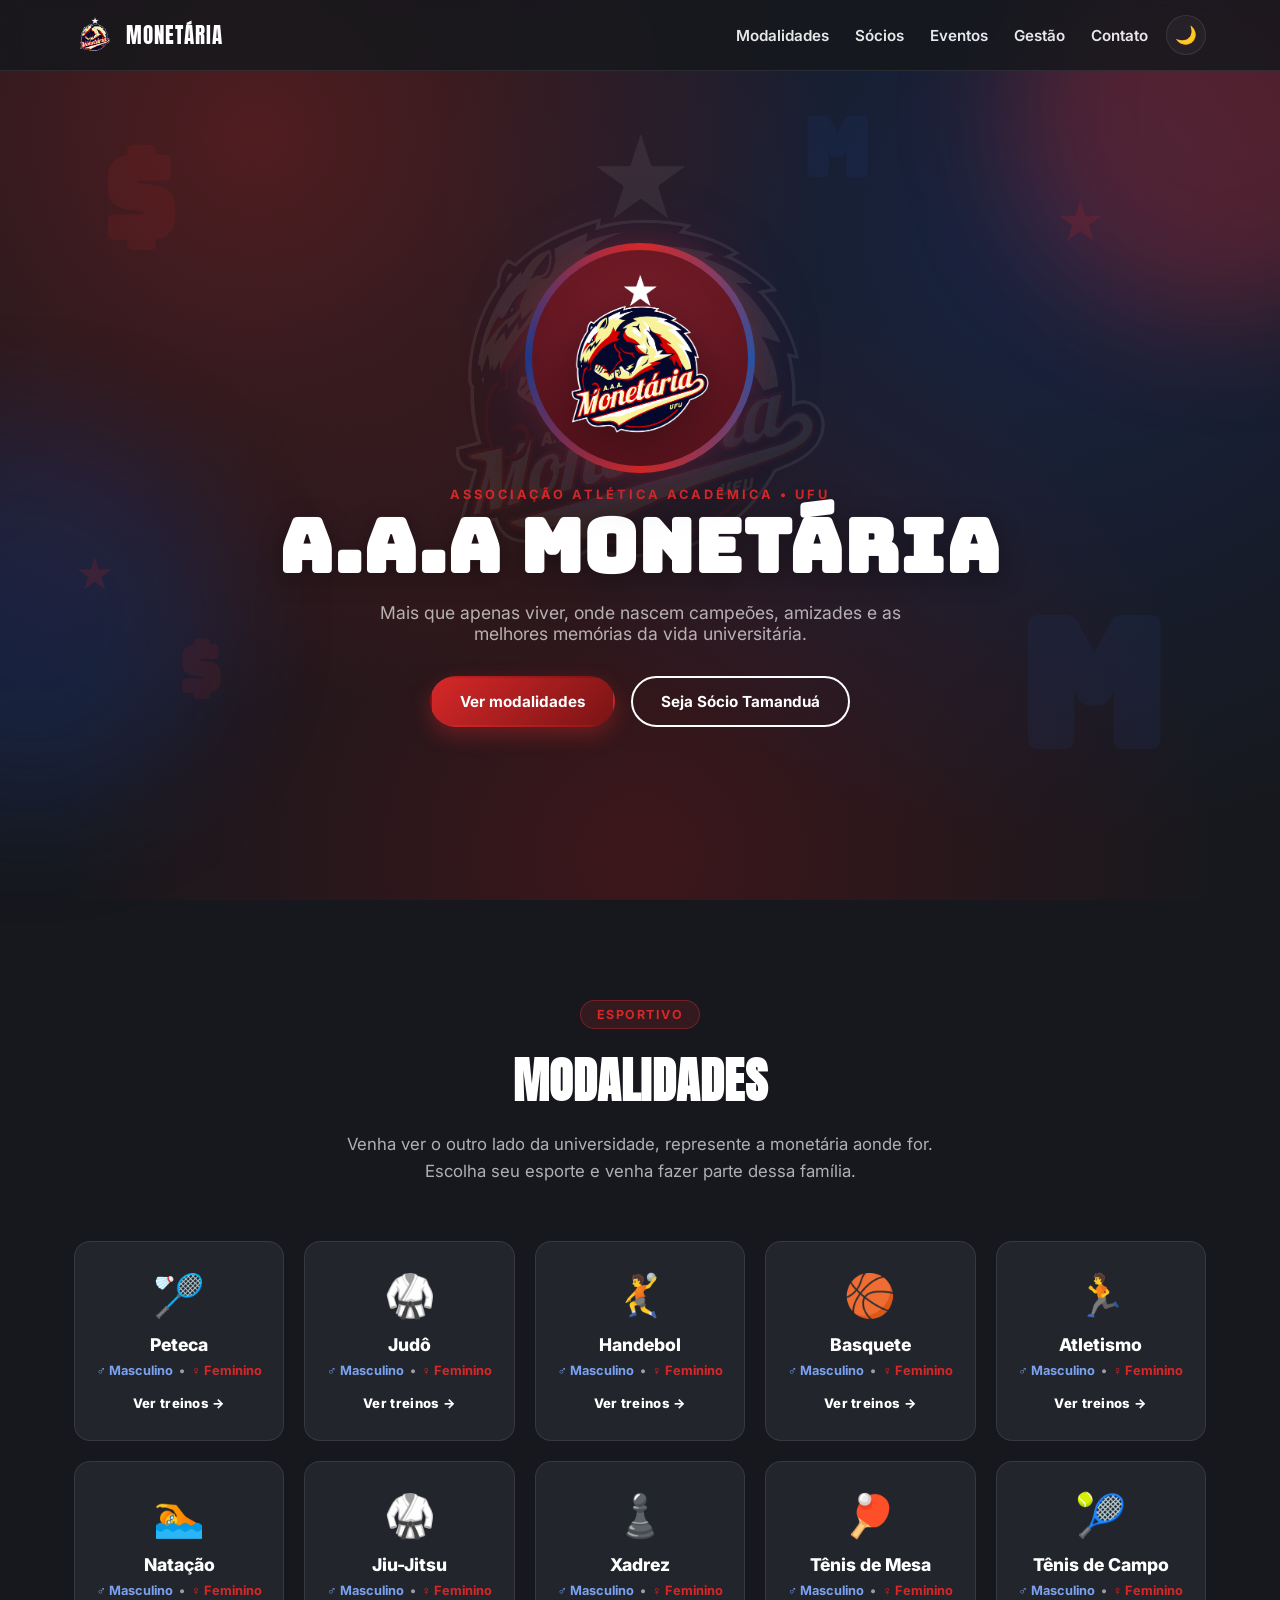
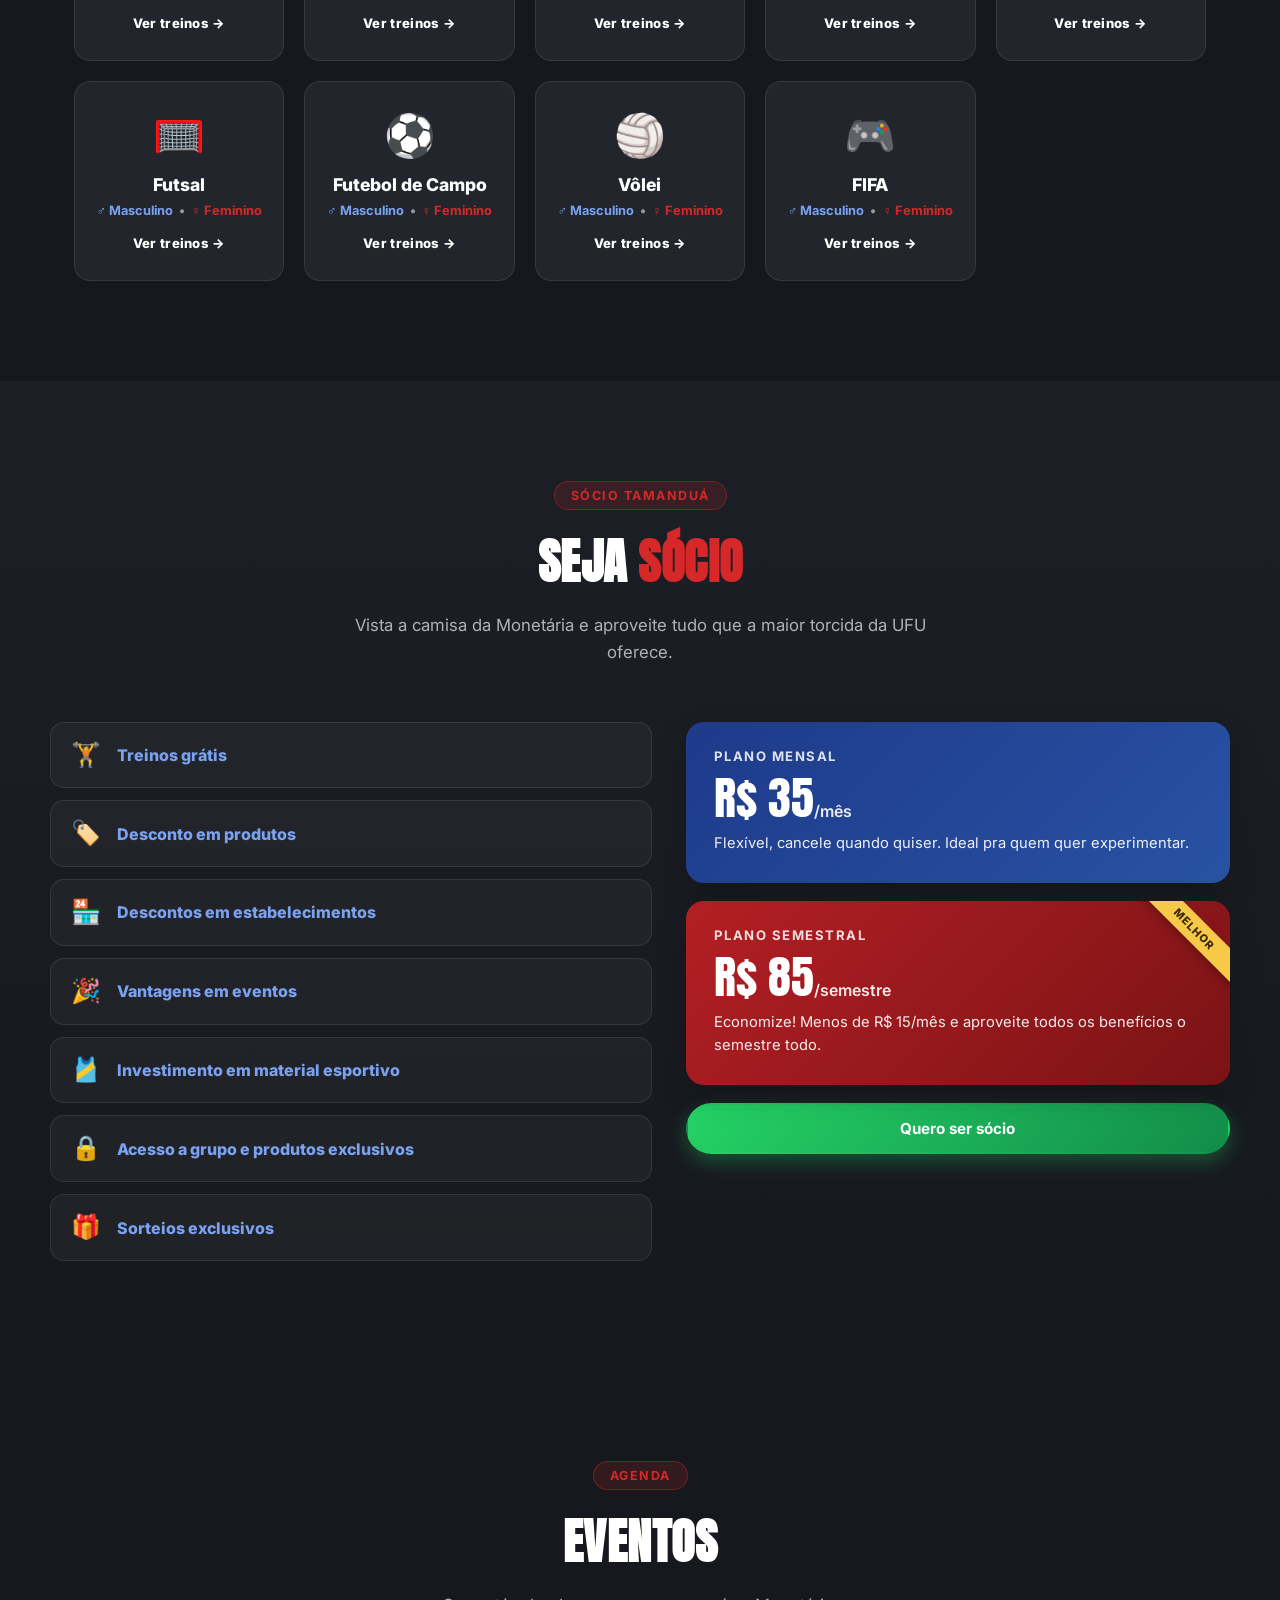
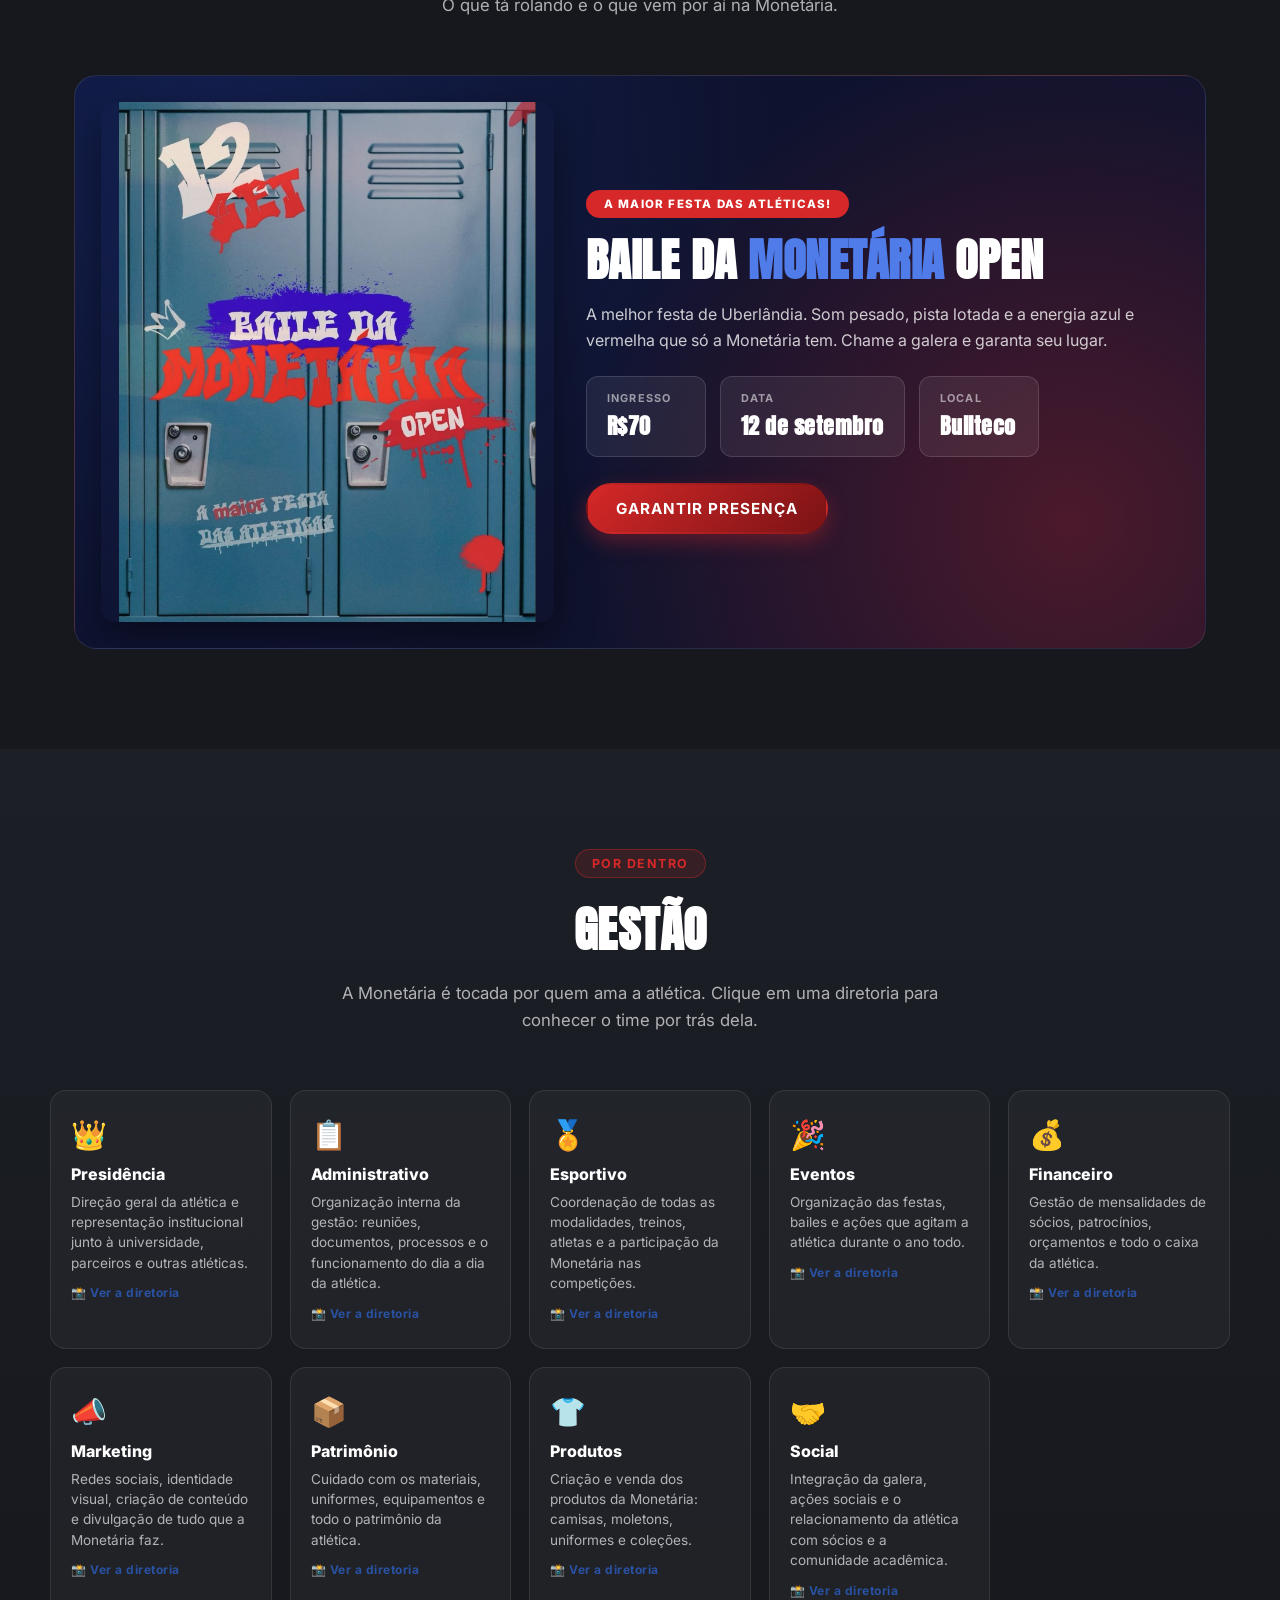
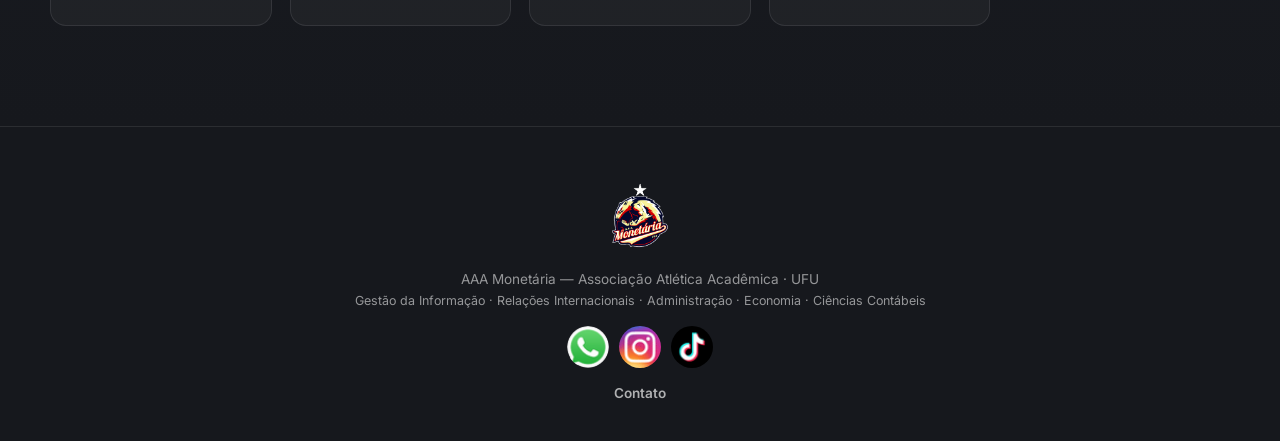
==== index.html @ 7983e1f5 "Baile atualizado, formulário por e-mail, novas modalidades e analytics - Baile: ingresso R$70, local" ====
<!DOCTYPE html>
<html lang="pt-BR">
<head>
<meta charset="UTF-8">
<meta name="viewport" content="width=device-width, initial-scale=1.0">
<title>AAA Monetária UFU</title>
<meta name="description" content="Site oficial da AAA Monetária - Atlética Acadêmica da UFU. Modalidades, sócios, eventos e gestão.">
<link rel="icon" type="image/png" href="imagens/favicon.png">
<link rel="preconnect" href="https://fonts.googleapis.com">
<link rel="preconnect" href="https://fonts.gstatic.com" crossorigin>
<link href="https://fonts.googleapis.com/css2?family=Anton&family=Bebas+Neue&family=Bungee&family=Inter:wght@400;500;600;700;800&display=swap" rel="stylesheet">
<link rel="stylesheet" href="css/style.css">
</head>
<body>

<div class="paint-drip drip-1"></div>
<div class="paint-drip drip-2"></div>

<!-- NAV -->
<header class="navbar" id="navbar">
  <div class="nav-container">
    <a href="#topo" class="nav-brand">
      <img src="imagens/logo.png" alt="Logo AAA Monetária" class="nav-logo">
      <span>MONETÁRIA</span>
    </a>
    <div class="nav-right">
      <nav class="nav-links" id="navLinks">
        <a href="#modalidades">Modalidades</a>
        <a href="#socios">Sócios</a>
        <a href="#eventos">Eventos</a>
        <a href="#gestao">Gestão</a>
        <a href="contato.html">Contato</a>
      </nav>
      <button class="theme-toggle" id="themeToggle" aria-label="Alternar tema claro/escuro" title="Alternar tema">🌙</button>
      <button class="nav-toggle" id="navToggle" aria-label="Abrir menu">
        <span></span><span></span><span></span>
      </button>
    </div>
  </div>
</header>

<!-- HERO -->
<section class="hero" id="topo">
  <div class="hero-bg"></div>
  <div class="hero-marks" aria-hidden="true">
    <span class="mark mark-cifrao mark-1">$</span>
    <span class="mark mark-m mark-2">M</span>
    <span class="mark mark-star mark-3">★</span>
    <span class="mark mark-cifrao mark-4">$</span>
    <span class="mark mark-star mark-5">★</span>
    <span class="mark mark-m mark-6">M</span>
  </div>

  <div class="hero-content">
    <div class="hero-emblem">
      <img src="imagens/logo.png" alt="" aria-hidden="true" class="hero-watermark">
      <div class="emblem-ring">
        <div class="emblem-inner">
          <img src="imagens/logo.png" alt="Logo AAA Monetária" class="hero-logo">
        </div>
      </div>
    </div>

    <span class="hero-kicker">Associação Atlética Acadêmica &bull; UFU</span>
    <h1 class="hero-title">A.A.A <span>MONETÁRIA</span></h1>
    <p class="hero-subtitle">Mais que apenas viver, onde nascem campeões, amizades e as melhores memórias da vida universitária.</p>
    <div class="hero-buttons">
      <a href="#modalidades" class="btn btn-primary">Ver modalidades</a>
      <a href="#socios" class="btn btn-outline">Seja Sócio Tamanduá</a>
    </div>
  </div>

</section>

<!-- MODALIDADES -->
<section class="section" id="modalidades">
  <div class="section-header">
    <span class="section-tag">Esportivo</span>
    <h2>Modalidades</h2>
    <p>Venha ver o outro lado da universidade, represente a monetária aonde for. Escolha seu esporte e venha fazer parte dessa família.</p>
  </div>
  <div class="modalidades-grid" id="modalidadesGrid"></div>
</section>

<!-- MODAL MODALIDADE -->
<div class="modal-overlay" id="modalOverlay">
  <div class="modal-box modal-modalidade">
    <div class="modal-hero">
      <button class="modal-close" data-close aria-label="Fechar">&times;</button>
      <div class="modal-icon" id="modalIcon"></div>
      <h3 id="modalTitle"></h3>
    </div>
    <div class="modal-body">
      <h4>Sobre a modalidade</h4>
      <p id="modalResumo"></p>

      <div id="modalConquistasBloco" hidden>
        <h4>Conquistas</h4>
        <ul class="conquistas" id="modalConquistas"></ul>
      </div>

      <div id="modalEquipeBloco" hidden>
        <h4>Equipe</h4>
        <div class="equipe" id="modalEquipe"></div>
      </div>

      <h4>Horários de treino</h4>
      <div class="horarios" id="modalHorarios"></div>

      <a href="#" target="_blank" rel="noopener" class="btn btn-whatsapp" id="modalWhatsapp">
        Falar com a organização no WhatsApp
      </a>
    </div>
  </div>
</div>

<!-- SOCIOS -->
<section class="section section-dark" id="socios">
  <div class="section-header">
    <span class="section-tag">Sócio Tamanduá</span>
    <h2>Seja <span class="txt-red">Sócio</span></h2>
    <p>Vista a camisa da Monetária e aproveite tudo que a maior torcida da UFU oferece.</p>
  </div>

  <div class="socios-layout">
    <div class="beneficios-list">
      <div class="beneficio-row">
        <span class="beneficio-emoji">🏋️</span>
        <div><h4>Treinos grátis</h4></div>
      </div>
      <div class="beneficio-row">
        <span class="beneficio-emoji">🏷️</span>
        <div><h4>Desconto em produtos</h4></div>
      </div>
      <div class="beneficio-row">
        <span class="beneficio-emoji">🏪</span>
        <div><h4>Descontos em estabelecimentos</h4></div>
      </div>
      <div class="beneficio-row">
        <span class="beneficio-emoji">🎉</span>
        <div><h4>Vantagens em eventos</h4></div>
      </div>
      <div class="beneficio-row">
        <span class="beneficio-emoji">🎽</span>
        <div><h4>Investimento em material esportivo</h4></div>
      </div>
      <div class="beneficio-row">
        <span class="beneficio-emoji">🔒</span>
        <div><h4>Acesso a grupo e produtos exclusivos</h4></div>
      </div>
      <div class="beneficio-row">
        <span class="beneficio-emoji">🎁</span>
        <div><h4>Sorteios exclusivos</h4></div>
      </div>
    </div>

    <div class="planos-col">
      <div class="plano-box plano-mensal">
        <span class="plano-nome">Plano Mensal</span>
        <div class="plano-valor">R$ 35<span>/mês</span></div>
        <p>Flexível, cancele quando quiser. Ideal pra quem quer experimentar.</p>
      </div>

      <div class="plano-box plano-semestral">
        <span class="plano-ribbon">Melhor</span>
        <span class="plano-nome">Plano Semestral</span>
        <div class="plano-valor">R$ 85<span>/semestre</span></div>
        <p>Economize! Menos de R$ 15/mês e aproveite todos os benefícios o semestre todo.</p>
      </div>

      <a href="https://wa.me/5534996980050?text=Ol%C3%A1!%20Quero%20ser%20S%C3%B3cio%20Tamandu%C3%A1%20da%20Monet%C3%A1ria%2C%20pode%20me%20passar%20mais%20informa%C3%A7%C3%B5es%3F" target="_blank" rel="noopener" class="btn btn-whatsapp">Quero ser sócio</a>
    </div>
  </div>
</section>

<!-- EVENTOS -->
<section class="section" id="eventos">
  <div class="section-header">
    <span class="section-tag">Agenda</span>
    <h2>Eventos</h2>
    <p>O que tá rolando e o que vem por aí na Monetária.</p>
  </div>

  <div class="eventos-list">
    <div class="evento-card evento-baile">
      <div class="evento-img-wrap">
        <img src="imagens/baile.png" alt="Baile da Monetária Open - 12 de Setembro" class="evento-img">
      </div>
      <div class="evento-info">
        <span class="evento-pill">A maior festa das atléticas!</span>
        <h3>Baile da <span class="txt-blue">Monetária</span> Open</h3>
        <p>A melhor festa de Uberlândia. Som pesado, pista lotada e a energia azul e vermelha que só a Monetária tem. Chame a galera e garanta seu lugar.</p>
        <div class="evento-boxes">
          <div class="evento-box">
            <span>Ingresso</span>
            <strong>R$70</strong>
          </div>
          <div class="evento-box">
            <span>Data</span>
            <strong>12 de setembro</strong>
          </div>
          <div class="evento-box">
            <span>Local</span>
            <strong>Bullteco</strong>
          </div>
        </div>
        <button type="button" class="btn btn-primary" id="btnComissarios">Garantir presença</button>
      </div>
    </div>
  </div>
</section>

<!-- MODAL COMISSÁRIOS -->
<div class="modal-overlay" id="comissariosOverlay">
  <div class="modal-box comissarios-box">
    <button class="modal-close" data-close aria-label="Fechar">&times;</button>
    <div class="modal-icon">🎟️</div>
    <h3>Comissários</h3>
    <p class="comissarios-sub">Escolha com qual comissário você quer garantir seu ingresso do Baile da Monetária:</p>
    <div class="comissarios-list">
      <a href="https://wa.me/5534996980050?text=Ol%C3%A1!%20Quero%20garantir%20meu%20ingresso%20do%20Baile%20da%20Monet%C3%A1ria!" target="_blank" rel="noopener" class="btn btn-whatsapp comissario-item">
        <img src="imagens/redes%20sociais/whatsapp.png" alt="" class="comissario-icon"> Comissário 1
      </a>
      <a href="https://wa.me/5534996980050?text=Ol%C3%A1!%20Quero%20garantir%20meu%20ingresso%20do%20Baile%20da%20Monet%C3%A1ria!" target="_blank" rel="noopener" class="btn btn-whatsapp comissario-item">
        <img src="imagens/redes%20sociais/whatsapp.png" alt="" class="comissario-icon"> Comissário 2
      </a>
    </div>
  </div>
</div>

<!-- GESTAO -->
<section class="section section-dark" id="gestao">
  <div class="section-header">
    <span class="section-tag">Por dentro</span>
    <h2>Gestão</h2>
    <p>A Monetária é tocada por quem ama a atlética. Clique em uma diretoria para conhecer o time por trás dela.</p>
  </div>
  <div class="diretorias-grid" id="diretoriasGrid"></div>
</section>

<!-- MODAL GESTAO -->
<div class="modal-overlay" id="gestaoOverlay">
  <div class="modal-box">
    <button class="modal-close" data-close aria-label="Fechar">&times;</button>
    <img src="imagens/logo.png" alt="Foto da diretoria" class="modal-photo" id="gestaoFoto">
    <p class="modal-photo-note" id="gestaoFotoNote"></p>
    <h3 id="gestaoTitle"></h3>
  </div>
</div>

<footer class="footer">
  <img src="imagens/logo.png" alt="Logo AAA Monetária" class="footer-logo">
  <p>AAA Monetária — Associação Atlética Acadêmica &middot; UFU</p>
  <p class="footer-cursos">Gestão da Informação &middot; Relações Internacionais &middot; Administração &middot; Economia &middot; Ciências Contábeis</p>

  <div class="social-links footer-social">
    <a href="https://wa.me/5534996980050" target="_blank" rel="noopener" class="social-icon" aria-label="WhatsApp" title="WhatsApp">
      <img src="imagens/redes%20sociais/whatsapp.png" alt="WhatsApp">
    </a>
    <a href="https://www.instagram.com/atleticamonetaria/" target="_blank" rel="noopener" class="social-icon" aria-label="Instagram" title="@atleticamonetaria">
      <img src="imagens/redes%20sociais/instagram.png" alt="Instagram">
    </a>
    <a href="https://www.tiktok.com/@atletica.monetaria" target="_blank" rel="noopener" class="social-icon" aria-label="TikTok" title="@atletica.monetaria">
      <img src="imagens/redes%20sociais/tiktok.png" alt="TikTok">
    </a>
  </div>

  <div class="footer-links">
    <a href="contato.html">Contato</a>
  </div>
</footer>

<script src="js/script.js"></script>

<!-- Cloudflare Web Analytics -->
<script defer src='https://static.cloudflareinsights.com/beacon.min.js' data-cf-beacon='{"token": "5ba59026dac9465b9e5ebf1932fff203"}'></script>
<!-- End Cloudflare Web Analytics -->
</body>
</html>
---- css/style.css ----
:root{
  /* Brand (constante nos dois temas) */
  --red: #d62828;
  --red-dark: #7a1315;
  --blue: #1e3a8a;
  --blue-light: #2952a3;

  /* Tema ESCURO (padrão) */
  --bg: #16181d;
  --bg-soft: #22252c;
  --surface: rgba(255,255,255,0.04);
  --surface-solid: #22252c;
  --text: #ffffff;
  --text-muted: rgba(255,255,255,0.66);
  --text-soft: rgba(255,255,255,0.55);
  --border: rgba(255,255,255,0.09);
  --nav-bg: rgba(22,24,29,0.85);
  --section-grad: linear-gradient(180deg, #1c1f26, #16181d);
  --shadow: 0 20px 50px rgba(0,0,0,0.5);

  --font-display: 'Anton', 'Bebas Neue', sans-serif;
  --font-hero: 'Bungee', 'Anton', sans-serif;
  --font-body: 'Inter', sans-serif;
  --radius: 16px;
  --max-w: 1180px;
}

[data-theme="light"]{
  --bg: #f5f5f7;
  --bg-soft: #ffffff;
  --surface: #ffffff;
  --surface-solid: #ffffff;
  --text: #16181d;
  --text-muted: rgba(20,22,28,0.72);
  --text-soft: rgba(20,22,28,0.55);
  --border: rgba(20,22,28,0.12);
  --nav-bg: rgba(255,255,255,0.88);
  --section-grad: linear-gradient(180deg, #ececf1, #f5f5f7);
  --shadow: 0 20px 50px rgba(0,0,0,0.15);
}

*{margin:0;padding:0;box-sizing:border-box;}

html{scroll-behavior:smooth;}

body{
  font-family: var(--font-body);
  background: var(--bg);
  color: var(--text);
  overflow-x: hidden;
  transition: background 0.3s ease, color 0.3s ease;
}

img{max-width:100%;display:block;}
a{color:inherit;text-decoration:none;}
ul{list-style:none;}

h1,h2,h3,h4{font-family: var(--font-display); letter-spacing: 0.5px; text-transform: uppercase;}

/* ---------- Botões ---------- */
.btn{
  display:inline-flex;
  align-items:center;
  justify-content:center;
  gap:8px;
  padding: 14px 28px;
  border-radius: 999px;
  font-weight: 700;
  font-size: 0.95rem;
  font-family: var(--font-body);
  border: 2px solid transparent;
  cursor: pointer;
  transition: transform 0.2s ease, box-shadow 0.2s ease, background 0.2s ease;
  text-align:center;
}
.btn:hover{transform: translateY(-3px);}

.btn-primary{
  background: linear-gradient(135deg, var(--red) 0%, var(--red-dark) 100%);
  color: #fff;
  box-shadow: 0 8px 20px rgba(214,40,40,0.35);
}
.btn-primary:hover{box-shadow: 0 12px 26px rgba(214,40,40,0.5);}

.btn-outline{
  border-color: currentColor;
  color: var(--text);
  background: transparent;
}
.btn-outline:hover{background: var(--text); color: var(--bg);}

.btn-outline-dark{
  border-color: var(--blue);
  color: var(--text);
  background: rgba(30,58,138,0.18);
}
.btn-outline-dark:hover{background: var(--blue); color:#fff;}

.btn-whatsapp{
  background: linear-gradient(135deg, #25D366 0%, #128C4A 100%);
  color: #fff;
  box-shadow: 0 8px 20px rgba(37,211,102,0.3);
  width: 100%;
}
.btn-whatsapp:hover{box-shadow: 0 12px 26px rgba(37,211,102,0.45);}

/* ---------- Respingos decorativos ---------- */
.paint-drip{
  position: fixed;
  border-radius: 50%;
  filter: blur(60px);
  opacity: 0.30;
  z-index: 0;
  pointer-events: none;
}
.drip-1{ width: 420px; height: 420px; background: var(--red); top: -100px; right: -150px; }
.drip-2{ width: 380px; height: 380px; background: var(--blue); bottom: 10%; left: -160px; }

/* ---------- Navbar ---------- */
.navbar{
  position: fixed;
  top:0; left:0; right:0;
  z-index: 100;
  background: var(--nav-bg);
  backdrop-filter: blur(10px);
  border-bottom: 1px solid var(--border);
  transition: background 0.3s ease;
}
.nav-container{
  max-width: var(--max-w);
  margin: 0 auto;
  padding: 14px 24px;
  display: flex;
  align-items: center;
  justify-content: space-between;
}
.nav-brand{
  display:flex;
  align-items:center;
  gap:10px;
  font-family: var(--font-display);
  font-size: 1.3rem;
  letter-spacing: 1px;
}
.nav-logo{width:42px;height:42px;object-fit:contain;}

.nav-right{display:flex; align-items:center; gap:18px;}

.nav-links{
  display:flex;
  align-items:center;
  gap:26px;
  font-weight:600;
  font-size:0.95rem;
}
.nav-links a{
  position:relative;
  opacity:0.9;
  transition: opacity 0.2s ease, color 0.2s ease;
}
.nav-links a:not(.nav-cta):hover{opacity:1; color: var(--red);}
.nav-cta{
  background: linear-gradient(135deg, #25D366, #128C4A);
  padding: 8px 18px;
  border-radius: 999px;
  color: #fff !important;
}

/* ---------- Ícones de redes sociais ---------- */
.social-links{
  display:inline-flex;
  align-items:center;
  gap:10px;
}
.social-icon{
  display:inline-flex;
  width: 34px;
  height: 34px;
  border-radius: 50%;
  overflow:hidden;
  transition: transform 0.2s ease, box-shadow 0.2s ease;
  opacity:1 !important;
}
.social-icon img{
  width:100%;
  height:100%;
  object-fit: cover;
  display:block;
}
.social-icon:hover{
  transform: translateY(-3px) scale(1.06);
  box-shadow: 0 8px 18px rgba(0,0,0,0.3);
}
.footer-social{
  justify-content:center;
  margin-top: 18px;
}
.footer-social .social-icon{width: 42px; height: 42px; border-radius: 50%;}
.footer-cursos{
  color: var(--text-soft);
  font-size: 0.78rem;
  margin-top: 6px;
}

.theme-toggle{
  width: 40px; height: 40px;
  border-radius: 50%;
  border: 1px solid var(--border);
  background: var(--surface);
  color: var(--text);
  cursor: pointer;
  font-size: 1.1rem;
  display:flex;
  align-items:center;
  justify-content:center;
  transition: transform 0.2s ease, border-color 0.2s ease;
  flex-shrink:0;
}
.theme-toggle:hover{transform: rotate(20deg) scale(1.05); border-color: var(--red);}

.nav-toggle{
  display:none;
  flex-direction:column;
  gap:5px;
  background:none;
  border:none;
  cursor:pointer;
  padding: 6px;
}
.nav-toggle span{
  width:26px; height:3px; background: var(--text); border-radius:2px; transition: 0.3s;
}

/* ---------- Hero ---------- */
.hero{
  position: relative;
  min-height: 100vh;
  display:flex;
  flex-direction:column;
  align-items:center;
  justify-content:center;
  text-align:center;
  padding: 130px 24px 60px;
  overflow:hidden;
}
.hero-bg{
  position:absolute;
  inset:0;
  background:
    radial-gradient(circle at 20% 15%, rgba(214,40,40,0.30), transparent 45%),
    radial-gradient(circle at 82% 25%, rgba(30,58,138,0.34), transparent 50%),
    radial-gradient(circle at 50% 95%, rgba(122,19,21,0.38), transparent 55%),
    var(--bg);
  z-index:-2;
}
.hero-content{position:relative; z-index:2;}

/* Marca d'água: fica DENTRO do emblema, sempre concêntrica com o anel */
.hero-watermark{
  position:absolute;
  top:50%; left:50%;
  width: 185%;
  max-width:none;
  /* centralização separada da rotação: continua concêntrica mesmo sem animação */
  translate: -50% -50%;
  opacity: 0.07;
  filter: grayscale(0.2);
  z-index:-1;
  pointer-events:none;
  animation: wmspin 60s linear infinite;
}
@keyframes wmspin{
  from{ rotate: 0deg; }
  to  { rotate: 360deg; }
}

/* Elementos de grafite flutuando */
.hero-marks{position:absolute; inset:0; z-index:0; pointer-events:none; overflow:hidden;}
.mark{
  position:absolute;
  font-family: var(--font-hero);
  font-weight:700;
  line-height:1;
  opacity:0.10;
  user-select:none;
  animation: floaty 7s ease-in-out infinite;
}
.mark-cifrao{color: var(--red);}
.mark-m{color: var(--blue-light);}
.mark-star{color: var(--red); opacity:0.16;}
.mark-1{top:16%; left:8%; font-size: clamp(3rem,9vw,7rem); animation-delay:0s;}
.mark-2{bottom:14%; right:9%; font-size: clamp(4rem,14vw,11rem); animation-delay:1.2s;}
.mark-3{top:22%; right:14%; font-size: clamp(1.6rem,4vw,3rem); animation-delay:.6s;}
.mark-4{bottom:22%; left:14%; font-size: clamp(2rem,5vw,4rem); animation-delay:2s;}
.mark-5{bottom:34%; left:6%; font-size: clamp(1.4rem,3vw,2.4rem); animation-delay:1.6s;}
.mark-6{top:12%; right:32%; font-size: clamp(2.5rem,7vw,5rem); animation-delay:.9s;}

/* Emblema central (logo circular + anel giratório) */
.hero-emblem{
  position:relative;
  width: 230px;
  max-width: 58vw;
  aspect-ratio: 1 / 1;   /* garante o círculo mesmo com logo retrato */
  margin: 0 auto 10px;
}
.emblem-ring{
  position:absolute;
  inset:0;
  border-radius:50%;
  display:grid;
  place-items:center;
  padding: 7px;
  background: conic-gradient(from 0deg, var(--red), var(--blue-light), var(--red), var(--blue), var(--red));
  animation: spin 9s linear infinite;
  box-shadow: 0 0 40px rgba(214,40,40,0.30), 0 0 70px rgba(30,58,138,0.22);
}
@keyframes spin{ to{ transform: rotate(360deg);} }
.emblem-inner{
  position:absolute;
  inset: 7px;            /* dimensão definida: mantém a logo dentro do círculo */
  border-radius:50%;
  /* vermelho vinho nos dois temas */
  background: radial-gradient(circle at 50% 32%, #7d1f2c 0%, #4e1019 100%);
  animation: spin 9s linear infinite reverse;
}
/* Medidas explícitas: a logo (retrato) nunca vaza do círculo */
.hero-logo{
  position:absolute;
  inset: 9px;
  width: calc(100% - 18px);
  height: calc(100% - 18px);
  object-fit: contain;
  filter: drop-shadow(0 10px 24px rgba(0,0,0,0.4));
  animation: pulse 4s ease-in-out infinite;
}
@keyframes floaty{
  0%,100%{transform: translateY(0);}
  50%{transform: translateY(-12px);}
}
@keyframes pulse{
  0%,100%{transform: scale(1);}
  50%{transform: scale(1.05);}
}
.hero-kicker{
  display:inline-block;
  font-family: var(--font-body);
  font-weight:700;
  font-size:0.8rem;
  letter-spacing:3px;
  text-transform:uppercase;
  color: var(--red);
  margin-bottom:6px;
}
.hero-title{
  font-family: var(--font-hero);
  font-size: clamp(2.1rem, 7vw, 4.6rem);
  line-height: 1.05;
  letter-spacing: 1px;
  color: var(--text);
  text-shadow: 0 6px 24px rgba(0,0,0,0.35);
}
.hero-title span{color: var(--text);}
.hero-subtitle{
  max-width: 560px;
  margin: 16px auto 32px;
  font-size: 1.1rem;
  color: var(--text-muted);
}

@media (prefers-reduced-motion: reduce){
  .hero-watermark, .emblem-ring, .emblem-inner, .hero-logo, .mark{animation:none;}
}
.hero-buttons{
  display:flex;
  gap:16px;
  flex-wrap:wrap;
  justify-content:center;
}

/* ---------- Seções ---------- */
.section{
  position:relative;
  z-index:1;
  max-width: var(--max-w);
  margin: 0 auto;
  padding: 100px 24px;
}
.section-dark{
  max-width:none;
  background: var(--section-grad);
}
.section-dark > *{max-width: var(--max-w); margin-left:auto; margin-right:auto;}

.section-header{
  text-align:center;
  max-width: 640px;
  margin: 0 auto 56px;
}
.section-tag{
  display:inline-block;
  padding: 6px 16px;
  border-radius: 999px;
  background: rgba(214,40,40,0.15);
  border: 1px solid rgba(214,40,40,0.4);
  color: var(--red);
  font-weight:700;
  font-size:0.78rem;
  letter-spacing: 1.5px;
  text-transform:uppercase;
  margin-bottom:16px;
}
.section-header h2{
  font-size: clamp(2rem, 5vw, 3rem);
  margin-bottom:14px;
  color: var(--text);
}
.section-header p{
  color: var(--text-muted);
  font-size: 1.05rem;
  line-height:1.6;
}

/* ---------- Modalidades ---------- */
.modalidades-grid{
  display:grid;
  grid-template-columns: repeat(auto-fill, minmax(200px, 1fr));
  gap:20px;
}
.modalidade-card{
  background: var(--surface-solid);
  border: 1px solid var(--border);
  border-radius: var(--radius);
  padding: 28px 20px;
  text-align:center;
  cursor:pointer;
  transition: transform 0.25s ease, border-color 0.25s ease, background 0.25s ease;
}
.modalidade-card:hover{
  transform: translateY(-6px);
  border-color: var(--red);
  background: linear-gradient(160deg, rgba(214,40,40,0.10), rgba(30,58,138,0.10));
}
.modalidade-icon{font-size: 2.6rem; margin-bottom:14px;}
.modalidade-card h3{
  font-size:1.1rem;
  margin-bottom:8px;
  font-family:var(--font-body);
  font-weight:800;
  text-transform:none;
  letter-spacing:0;
  color: var(--text);
}
.modalidade-genero{
  display:flex;
  gap:6px;
  justify-content:center;
  align-items:center;
  flex-wrap:wrap;
  font-size:0.8rem;
  font-weight:700;
  margin-bottom:14px;
}
.g-m{color: #7aa2f0;}
[data-theme="light"] .g-m{color: var(--blue);}
.g-f{color: var(--red);}
.g-sep{color: var(--text-soft);}
.ver-treinos{
  display:inline-block;
  color: var(--text);
  font-size:0.82rem;
  font-weight:800;
  letter-spacing:0.3px;
}

/* ---------- Modal de modalidade (cabeçalho colorido) ---------- */
.modal-modalidade{
  padding: 0;
  text-align: left;
  overflow: hidden;
  max-width: 470px;
}

/* Modal de comissários (baile) */
.comissarios-box{max-width: 420px;}
.comissarios-box .modal-icon{font-size:2.6rem; margin-bottom:6px;}
.comissarios-box h3{font-size:1.6rem; margin-bottom:8px; color:var(--text);}
.comissarios-sub{color: var(--text-muted); font-size:0.95rem; line-height:1.5; margin-bottom:22px;}
.comissarios-list{display:flex; flex-direction:column; gap:12px;}
.comissario-item{
  display:flex;
  align-items:center;
  justify-content:center;
  gap:10px;
}
.comissario-icon{
  width:22px;
  height:22px;
  border-radius:50%;
  object-fit:cover;
  flex-shrink:0;
}
.modal-hero{
  position:relative;
  background: linear-gradient(120deg, var(--blue) 0%, #5b2a6b 55%, var(--red) 100%);
  padding: 34px 32px 26px;
  color:#fff;
}
.modal-hero .modal-icon{font-size:2.6rem; margin-bottom:10px;}
.modal-hero h3{
  font-size: 1.7rem;
  color:#fff;
  margin:0;
  letter-spacing:1px;
}
.modal-hero .modal-close{
  top: 16px; right: 16px;
  width: 34px; height:34px;
  border-radius:50%;
  background: rgba(255,255,255,0.18);
  color:#fff;
  font-size:1.3rem;
  display:flex;
  align-items:center;
  justify-content:center;
}
.modal-hero .modal-close:hover{background: rgba(255,255,255,0.32); color:#fff;}
.modal-body{padding: 26px 32px 30px;}
.modal-body h4{
  font-family: var(--font-body);
  font-size:0.8rem;
  text-transform:uppercase;
  letter-spacing:1.2px;
  color: #7aa2f0;
  margin-bottom:8px;
}
[data-theme="light"] .modal-body h4{color: var(--blue);}
.modal-body > p{
  color: var(--text-muted);
  font-size:0.95rem;
  line-height:1.6;
  margin-bottom:22px;
}
/* Conquistas */
.conquistas{
  display:flex;
  flex-direction:column;
  gap:8px;
  margin-bottom:22px;
}
.conquistas li{
  display:flex;
  align-items:flex-start;
  gap:10px;
  background: var(--surface);
  border: 1px solid var(--border);
  border-left: 4px solid #f7c948;
  border-radius: 10px;
  padding: 10px 14px;
  font-size:0.88rem;
  font-weight:600;
  color: var(--text);
  line-height:1.45;
}
.conquistas .medalha{font-size:1.1rem; line-height:1.2; flex-shrink:0;}

/* Equipe (treinador / coordenador) */
.equipe{
  display:flex;
  flex-wrap:wrap;
  gap:10px;
  margin-bottom:22px;
}
.equipe-item{
  flex:1 1 auto;
  min-width:130px;
  background: var(--surface);
  border: 1px solid var(--border);
  border-radius: 10px;
  padding: 10px 14px;
}
.equipe-item span{
  display:block;
  font-size:0.7rem;
  font-weight:800;
  text-transform:uppercase;
  letter-spacing:1px;
  color: var(--text-soft);
  margin-bottom:3px;
}
.equipe-item strong{
  font-size:0.95rem;
  font-weight:700;
  color: var(--text);
}

/* Horários */
.horarios{
  display:flex;
  flex-wrap:wrap;
  gap:8px;
  margin-bottom:24px;
}
.horario-chip{
  background: var(--surface);
  border: 1px solid var(--border);
  color: var(--text);
  border-radius: 999px;
  padding: 8px 16px;
  font-size:0.85rem;
  font-weight:700;
}
/* Horários coloridos por gênero */
.horario-chip.horario-m{
  background: rgba(30,58,138,0.16);
  border-color: rgba(30,58,138,0.45);
  color: #7aa2f0;
}
[data-theme="light"] .horario-chip.horario-m{color: var(--blue);}
.horario-chip.horario-f{
  background: rgba(214,40,40,0.16);
  border-color: rgba(214,40,40,0.45);
  color: #f0a0a0;
}
[data-theme="light"] .horario-chip.horario-f{color: var(--red);}
.horario-obs{
  flex-basis:100%;
  font-size:0.8rem;
  color: var(--text-soft);
  font-style: italic;
  margin-top:2px;
}

/* ---------- Modal genérico ---------- */
.modal-overlay{
  position: fixed;
  inset:0;
  background: rgba(0,0,0,0.75);
  backdrop-filter: blur(4px);
  display:flex;
  align-items:center;
  justify-content:center;
  z-index: 1000;
  opacity:0;
  pointer-events:none;
  transition: opacity 0.25s ease;
  padding: 20px;
}
.modal-overlay.active{opacity:1; pointer-events:auto;}
.modal-box{
  background: var(--surface-solid);
  border: 1px solid var(--border);
  border-radius: var(--radius);
  max-width: 440px;
  width:100%;
  padding: 40px 32px 32px;
  position:relative;
  text-align:center;
  transform: scale(0.9) translateY(20px);
  transition: transform 0.25s ease;
  max-height: 88vh;
  overflow-y:auto;
  box-shadow: var(--shadow);
}
.modal-overlay.active .modal-box{transform: scale(1) translateY(0);}
.modal-close{
  position:absolute;
  top:14px; right:18px;
  background:none;
  border:none;
  color: var(--text-soft);
  font-size: 1.8rem;
  cursor:pointer;
  line-height:1;
  z-index:2;
}
.modal-close:hover{color: var(--text);}
.modal-icon{font-size:3rem; margin-bottom:10px;}
.modal-box h3{font-size:1.5rem; margin-bottom:12px; color: var(--text);}
.modal-badges{display:flex; gap:8px; justify-content:center; margin-bottom:24px;}
.modal-block{text-align:left; margin-bottom:18px;}
.modal-block h4{
  font-family: var(--font-body);
  font-size:0.8rem;
  text-transform:uppercase;
  letter-spacing:1px;
  color: var(--red);
  margin-bottom:6px;
}
.modal-block p{color: var(--text-muted); font-size:0.95rem; line-height:1.55;}

/* Foto dentro do modal de gestão */
.modal-photo{
  width: 100%;
  aspect-ratio: 4/5;
  object-fit: cover;
  border-radius: 12px;
  margin-bottom: 18px;
  background: linear-gradient(135deg, rgba(30,58,138,0.25), rgba(214,40,40,0.25));
  border: 1px solid var(--border);
}
.modal-photo.is-placeholder{
  object-fit: contain;
  padding: 22px;
}
.modal-photo-note{
  font-size: 0.75rem;
  color: var(--text-soft);
  margin: -10px 0 18px;
  font-style: italic;
}
.modal-photo-note:empty{display:none;}
/* Pop-up de diretoria: só a foto e o nome */
#gestaoOverlay h3{margin-bottom:0;}

/* ---------- Helpers de cor ---------- */
.txt-red{color: var(--red);}
.txt-blue{color: #4f7ce8;}

/* ---------- Sócios ---------- */
.socios-layout{
  display:grid;
  grid-template-columns: 1.05fr 0.95fr;
  gap: 34px;
  align-items:start;
}

.beneficios-list{
  display:flex;
  flex-direction:column;
  gap:12px;
}
.beneficio-row{
  display:flex;
  align-items:center;
  gap:16px;
  background: var(--surface);
  border: 1px solid var(--border);
  border-radius: 14px;
  padding: 18px 20px;
  transition: transform 0.2s ease, border-color 0.2s ease;
}
.beneficio-row:hover{transform: translateX(4px); border-color: var(--red);}
.beneficio-emoji{font-size:1.5rem; line-height:1.2; flex-shrink:0;}
.beneficio-row h4{
  font-family:var(--font-body);
  font-weight:800;
  text-transform:none;
  letter-spacing:0;
  font-size:1rem;
  margin-bottom:0;
  color: var(--blue);
}
[data-theme="light"] .beneficio-row h4{color: var(--blue);}
:root:not([data-theme="light"]) .beneficio-row h4{color: #7aa2f0;}
.beneficio-row p{color: var(--text-muted); font-size:0.9rem; line-height:1.5;}

.planos-col{
  display:flex;
  flex-direction:column;
  gap:18px;
}
.plano-box{
  position:relative;
  border-radius: 18px;
  padding: 26px 28px 28px;
  color:#fff;
  overflow:hidden;
  box-shadow: 0 12px 30px rgba(0,0,0,0.18);
}
.plano-mensal{background: linear-gradient(135deg, #1e3a8a 0%, #2952a3 100%);}
.plano-semestral{background: linear-gradient(135deg, #b31f24 0%, #7a1315 100%);}
.plano-nome{
  display:block;
  font-weight:700;
  text-transform:uppercase;
  letter-spacing:1.5px;
  font-size:0.82rem;
  opacity:0.85;
  margin-bottom:10px;
}
.plano-valor{
  font-family: var(--font-display);
  font-size: 2.9rem;
  line-height:1;
  margin-bottom:12px;
  color:#fff;
}
.plano-valor span{
  font-family: var(--font-body);
  font-size: 1rem;
  font-weight:600;
  opacity:0.9;
}
.plano-box p{
  font-size:0.92rem;
  line-height:1.55;
  opacity:0.92;
  margin:0;
}
/* Faixa diagonal "Melhor" */
.plano-ribbon{
  position:absolute;
  top: 16px; right: -34px;
  transform: rotate(45deg);
  background: #f7c948;
  color:#3a2a00;
  font-size:0.68rem;
  font-weight:800;
  text-transform:uppercase;
  letter-spacing:1px;
  padding: 5px 44px;
  box-shadow: 0 3px 10px rgba(0,0,0,0.25);
}

/* ---------- Eventos ---------- */
.eventos-list{
  display:flex;
  flex-direction:column;
  gap:28px;
}
.evento-card{
  border-radius: 22px;
  overflow:hidden;
  display:flex;
  flex-direction:row;
  gap: 8px;
  padding: 26px;
  align-items:center;
}
/* Card do baile: sempre escuro (clima de festa), nos dois temas */
.evento-baile{
  background:
    radial-gradient(circle at 88% 78%, rgba(214,40,40,0.30), transparent 45%),
    radial-gradient(circle at 12% 12%, rgba(30,58,138,0.35), transparent 50%),
    linear-gradient(135deg, #0d1230 0%, #10132c 100%);
  border: 1px solid rgba(255,255,255,0.10);
  color:#fff;
}
.evento-img-wrap{
  flex: 0 0 42%;
  display:flex;
  align-items:center;
  justify-content:center;
}
.evento-img{
  width:100%;
  max-height: 520px;
  object-fit: contain;
  border-radius: 14px;
  box-shadow: 0 14px 40px rgba(0,0,0,0.45);
}
.evento-info{
  padding: 20px 24px;
  display:flex;
  flex-direction:column;
  justify-content:center;
  flex:1;
}
.evento-pill{
  align-self:flex-start;
  background: var(--red);
  color:#fff;
  border-radius:999px;
  padding: 7px 18px;
  font-size:0.72rem;
  font-weight:800;
  text-transform:uppercase;
  letter-spacing:1.2px;
  margin-bottom:18px;
}
.evento-baile h3{
  font-size: clamp(1.8rem, 3.6vw, 3rem);
  line-height:1.05;
  margin-bottom:16px;
  color:#fff;
}
.evento-baile p{color: rgba(255,255,255,0.78); font-size:1rem; line-height:1.65; margin-bottom:22px;}

.evento-boxes{
  display:flex;
  flex-wrap:wrap;
  gap:14px;
  margin-bottom:26px;
}
.evento-box{
  background: rgba(255,255,255,0.07);
  border: 1px solid rgba(255,255,255,0.13);
  border-radius: 12px;
  padding: 14px 20px;
  min-width: 120px;
}
.evento-box span{
  display:block;
  font-size:0.68rem;
  font-weight:700;
  text-transform:uppercase;
  letter-spacing:1.2px;
  color: rgba(255,255,255,0.55);
  margin-bottom:5px;
}
.evento-box strong{
  font-family: var(--font-display);
  font-size:1.35rem;
  color:#fff;
  letter-spacing:0.5px;
}
.evento-info .btn{align-self:flex-start; text-transform:uppercase; letter-spacing:1px;}

.evento-data{
  display:inline-block;
  color: var(--red);
  font-weight:800;
  letter-spacing:1.5px;
  font-size:0.8rem;
  margin-bottom:10px;
}

/* ---------- Gestão ---------- */
.diretorias-grid{
  display:grid;
  grid-template-columns: repeat(auto-fill, minmax(220px,1fr));
  gap:18px;
}
.diretoria-card{
  background: var(--surface);
  border: 1px solid var(--border);
  border-radius: var(--radius);
  padding: 26px 20px;
  cursor:pointer;
  transition: border-color 0.2s ease, transform 0.2s ease, background 0.2s ease;
}
.diretoria-card:hover{border-color: var(--blue-light); transform: translateY(-4px); background: linear-gradient(160deg, rgba(30,58,138,0.10), transparent);}
.diretoria-icon{font-size:1.8rem; margin-bottom:12px;}
.diretoria-card h4{font-family:var(--font-body); font-weight:800; text-transform:none; letter-spacing:0; font-size:1rem; margin-bottom:8px; color:var(--text);}
.diretoria-card p{color: var(--text-muted); font-size:0.85rem; line-height:1.5;}
.diretoria-card .ver-foto{
  display:inline-block;
  margin-top:12px;
  font-size:0.75rem;
  font-weight:700;
  color: var(--blue-light);
  letter-spacing:0.5px;
}

/* ---------- Contato ---------- */
.contato-wrapper{
  display:grid;
  grid-template-columns: 1.4fr 1fr;
  gap: 36px;
  align-items:start;
}
.contato-form{
  background: var(--surface-solid);
  border: 1px solid var(--border);
  border-radius: var(--radius);
  padding: 32px;
  display:flex;
  flex-direction:column;
  gap:6px;
}
.contato-form label{
  font-size:0.85rem;
  font-weight:700;
  color: var(--text-muted);
  margin-top:14px;
  margin-bottom:6px;
}
.contato-form input, .contato-form textarea{
  background: var(--surface);
  border: 1px solid var(--border);
  border-radius: 10px;
  padding: 12px 14px;
  color: var(--text);
  font-family: var(--font-body);
  font-size: 0.95rem;
  resize: vertical;
}
.contato-form input::placeholder, .contato-form textarea::placeholder{color: var(--text-soft);}
.contato-form input:focus, .contato-form textarea:focus{
  outline:none;
  border-color: var(--red);
}
.contato-form .btn{margin-top:22px;}
.form-note{
  text-align:center;
  font-size:0.85rem;
  color: var(--text-muted);
  min-height: 1.2em;
  margin-top:10px;
}
.form-note.form-ok{color:#25D366; font-weight:700;}
.form-note.form-erro{color: var(--red); font-weight:700;}
.contato-form button[disabled]{opacity:0.6; cursor:not-allowed; transform:none;}

.contato-info{
  display:flex;
  flex-direction:column;
  gap:16px;
}
.contato-info-card{
  display:flex;
  align-items:center;
  gap:16px;
  background: var(--surface);
  border: 1px solid var(--border);
  border-radius: var(--radius);
  padding: 20px;
  transition: border-color 0.2s ease, transform 0.2s ease;
}
.contato-info-card:hover{border-color: var(--red); transform: translateY(-3px);}
.contato-info-icon{
  width: 42px;
  height: 42px;
  flex-shrink: 0;
  object-fit: cover;
  border-radius: 50%;
}
.contato-info-logo{
  object-fit: contain;
  border-radius: 0;
}
.contato-info-card strong{display:block; font-size:0.95rem; color:var(--text);}
.contato-info-card span{color: var(--text-muted); font-size:0.85rem;}

/* Cabeçalho de página interna */
.page-header{
  padding: 150px 24px 40px;
  text-align:center;
  position:relative;
  overflow:hidden;
}
.page-header .hero-bg{position:absolute;}

/* ---------- Footer ---------- */
.footer{
  text-align:center;
  padding: 50px 24px 40px;
  border-top: 1px solid var(--border);
  color: var(--text-soft);
  font-size:0.85rem;
}
.footer-logo{width:64px; height:auto; margin: 0 auto 14px; object-fit:contain;}
.footer-links{display:flex; gap:20px; justify-content:center; margin-top:14px;}
.footer-links a{color: var(--text-muted); font-weight:600;}
.footer-links a:hover{color: var(--red);}

/* ---------- Responsivo ---------- */
@media (max-width: 940px){
  .socios-layout{grid-template-columns: 1fr;}
}

@media (max-width: 860px){
  .contato-wrapper{grid-template-columns: 1fr;}
  .equipe-item{flex:1 1 100%;}
  .evento-card{flex-direction:column; padding:18px;}
  .evento-img-wrap{flex:none; width:100%;}
  .evento-img{max-height: 460px;}
  .evento-info{padding: 18px 6px 6px;}
  .evento-info .btn, .evento-info .btn-whatsapp{align-self:stretch; width:100%;}
  .evento-boxes{gap:10px;}
  .evento-box{flex:1 1 100px; min-width:0; padding:12px 14px;}
  .evento-box strong{font-size:1.15rem;}
}

@media (max-width: 720px){
  .nav-toggle{display:flex;}
  .nav-links{
    position: fixed;
    top: 66px; left:0; right:0;
    background: var(--nav-bg);
    flex-direction:column;
    align-items:flex-start;
    padding: 24px;
    gap: 18px;
    transform: translateY(-140%);
    transition: transform 0.3s ease;
    border-bottom: 1px solid var(--border);
  }
  .nav-links.open{transform: translateY(0);}
  .nav-cta{align-self:flex-start;}
  .section{padding: 70px 20px;}
}
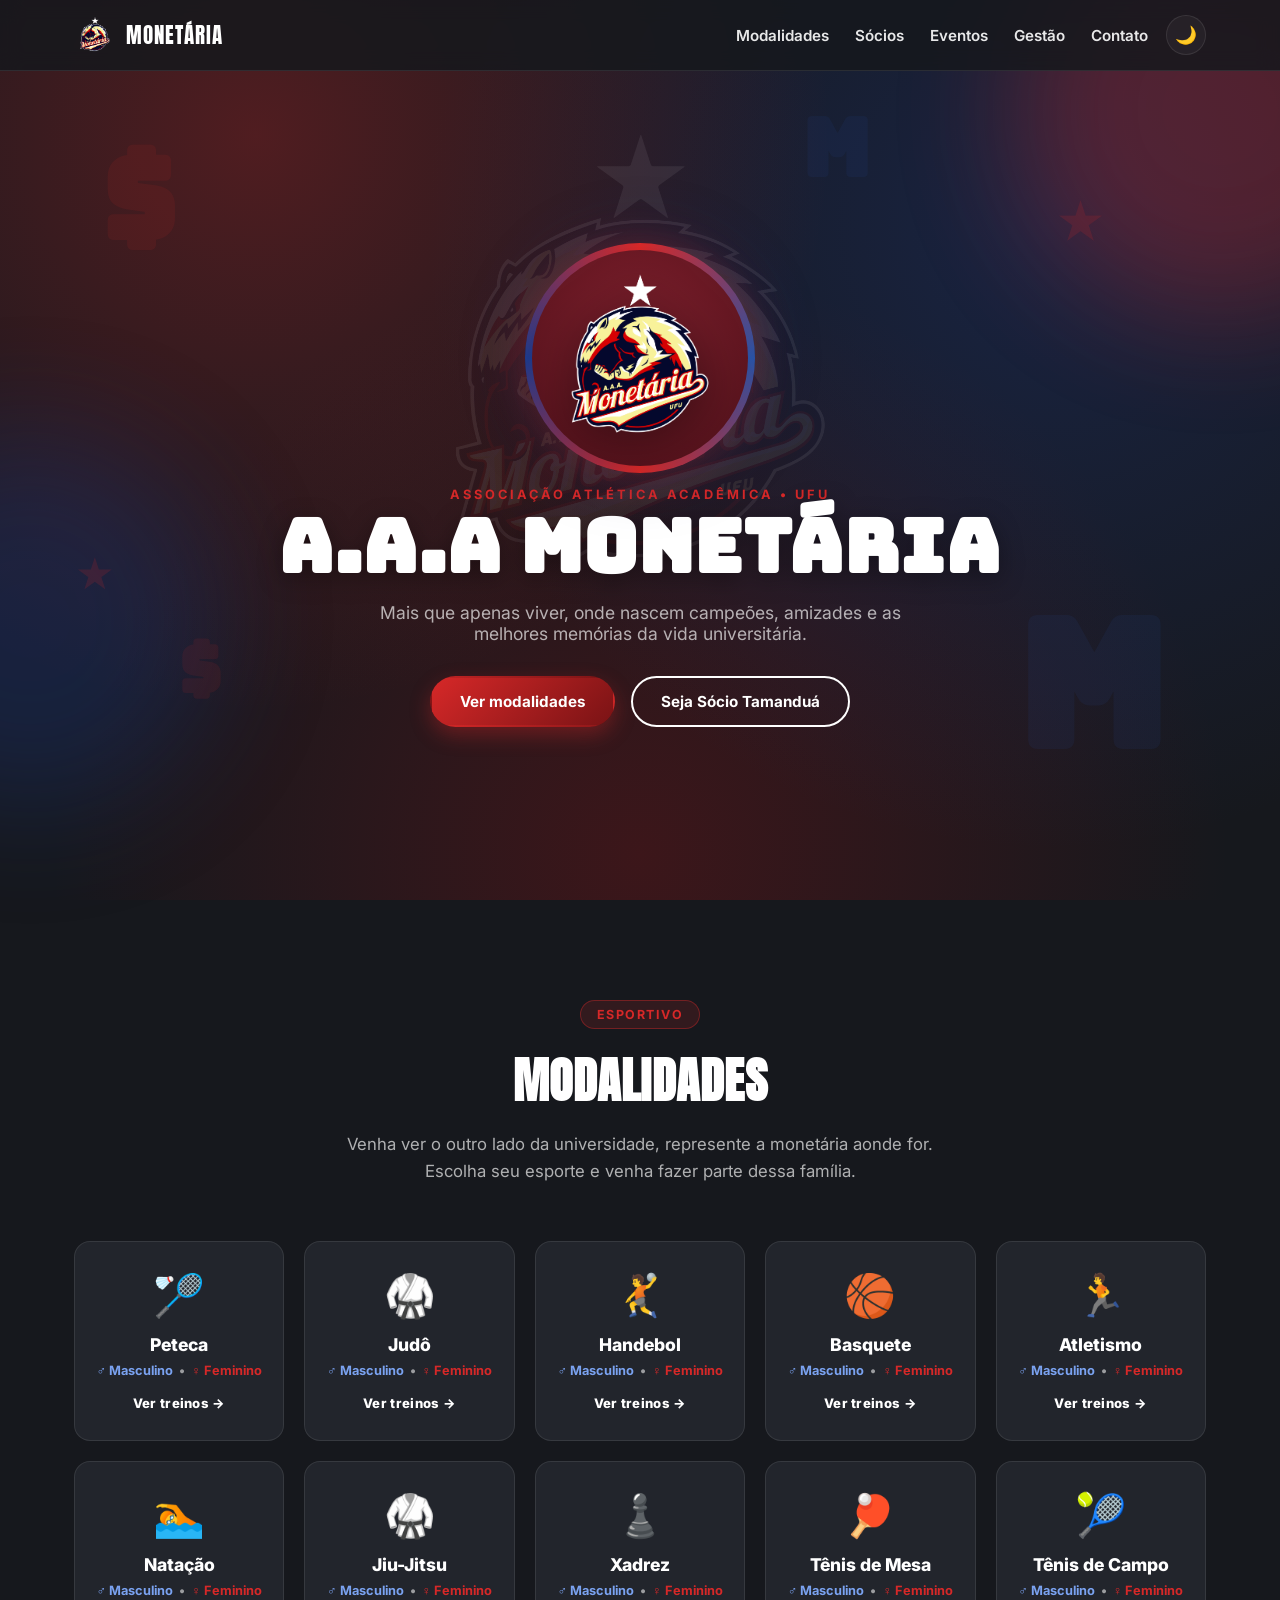
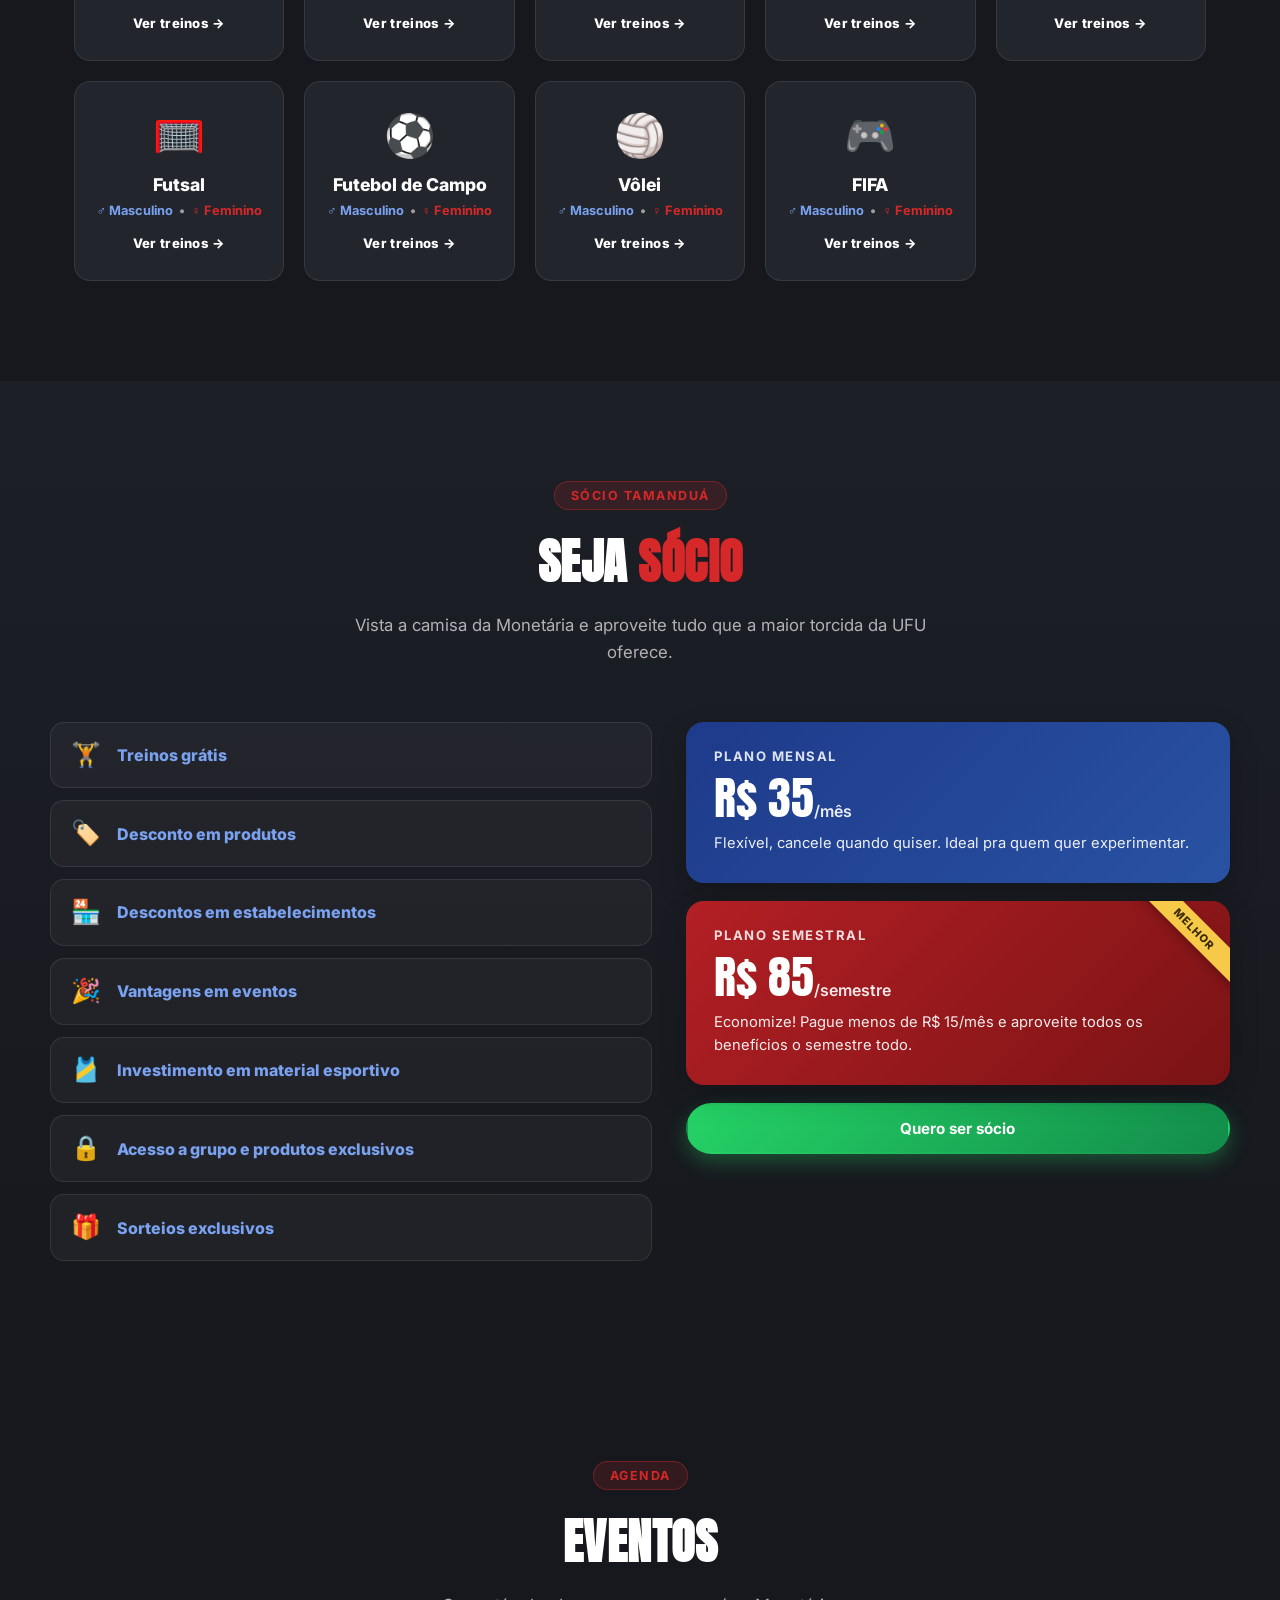
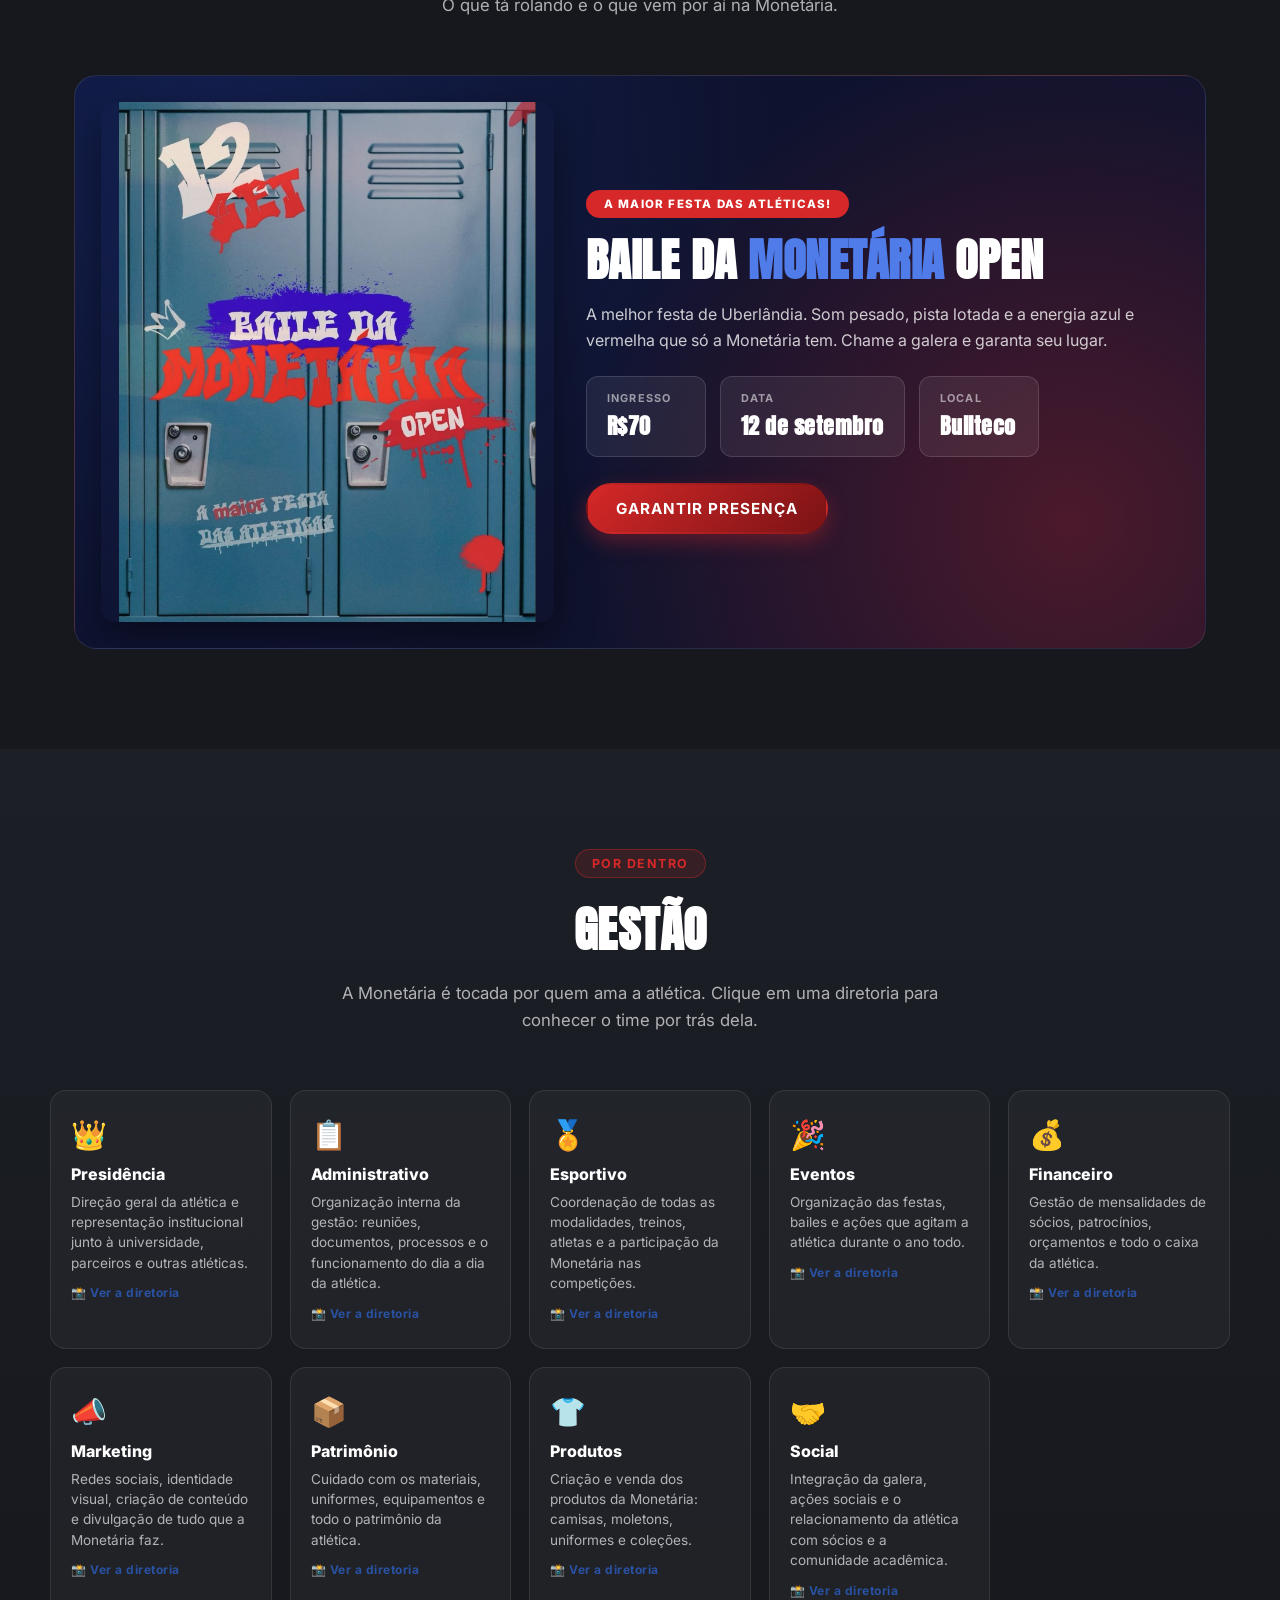
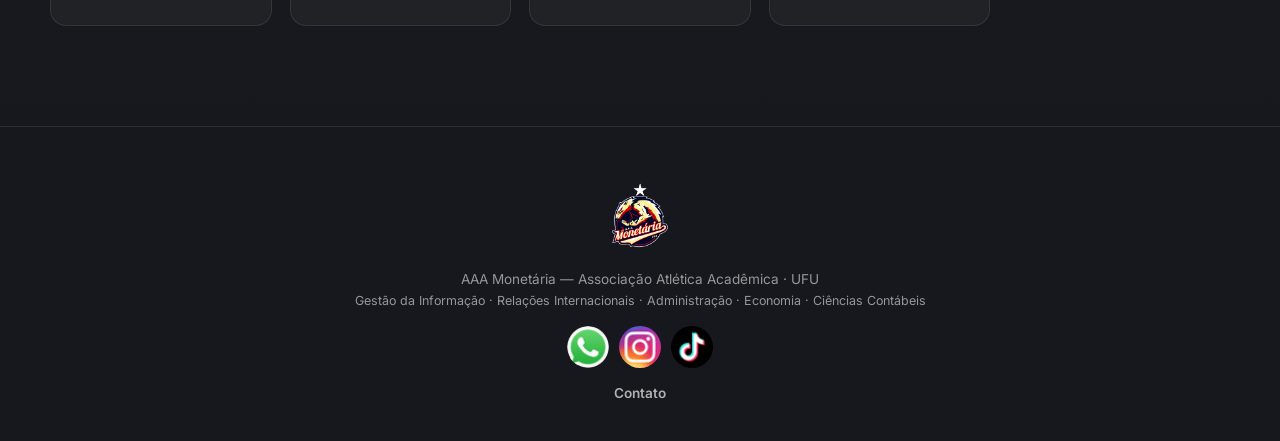
==== commit 281ce0ff: "Ajustes nas conquistas, equipes das modalidades e texto do sócio - Atletismo e Judô: conquistas com " ====
--- a/index.html
+++ b/index.html
@@ -165,7 +165,7 @@
         <span class="plano-ribbon">Melhor</span>
         <span class="plano-nome">Plano Semestral</span>
         <div class="plano-valor">R$ 85<span>/semestre</span></div>
-        <p>Economize! Menos de R$ 15/mês e aproveite todos os benefícios o semestre todo.</p>
+        <p>Economize! Pague menos de R$ 15/mês e aproveite todos os benefícios o semestre todo.</p>
       </div>
 
       <a href="https://wa.me/5534996980050?text=Ol%C3%A1!%20Quero%20ser%20S%C3%B3cio%20Tamandu%C3%A1%20da%20Monet%C3%A1ria%2C%20pode%20me%20passar%20mais%20informa%C3%A7%C3%B5es%3F" target="_blank" rel="noopener" class="btn btn-whatsapp">Quero ser sócio</a>
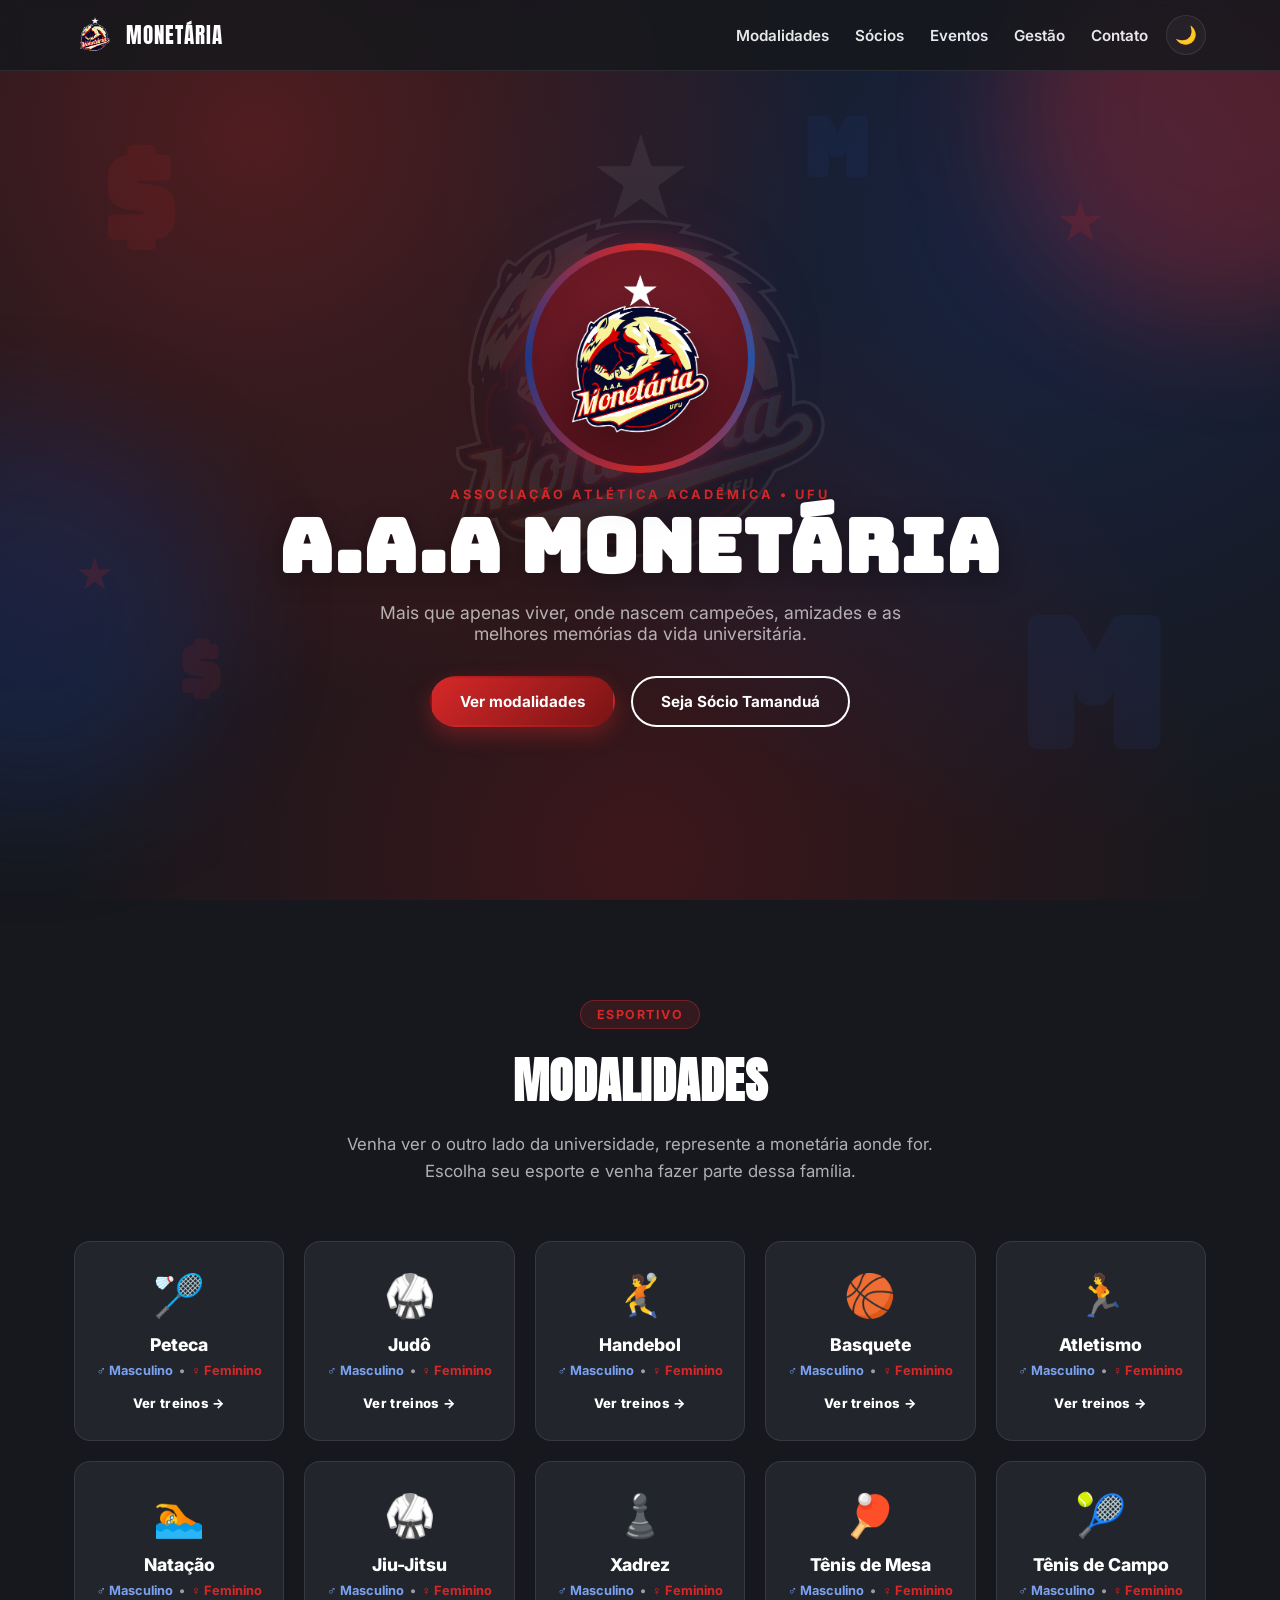
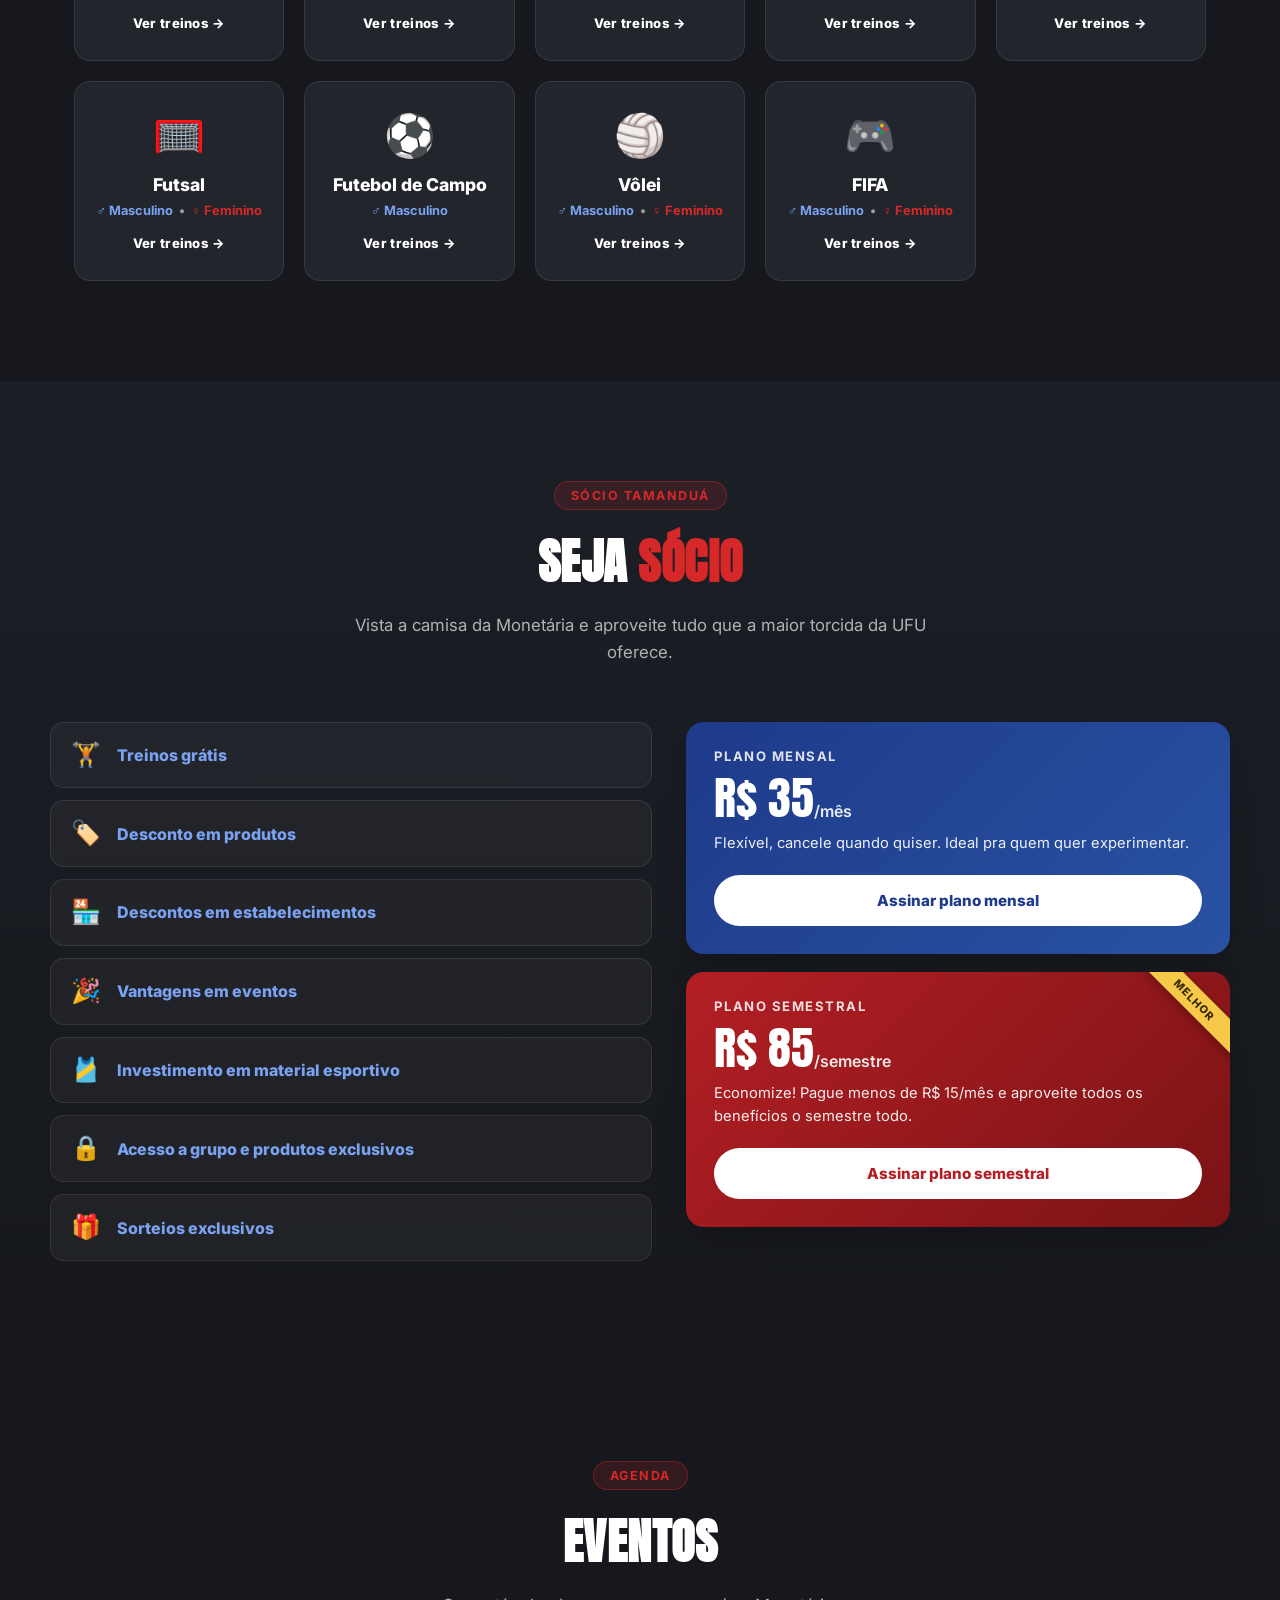
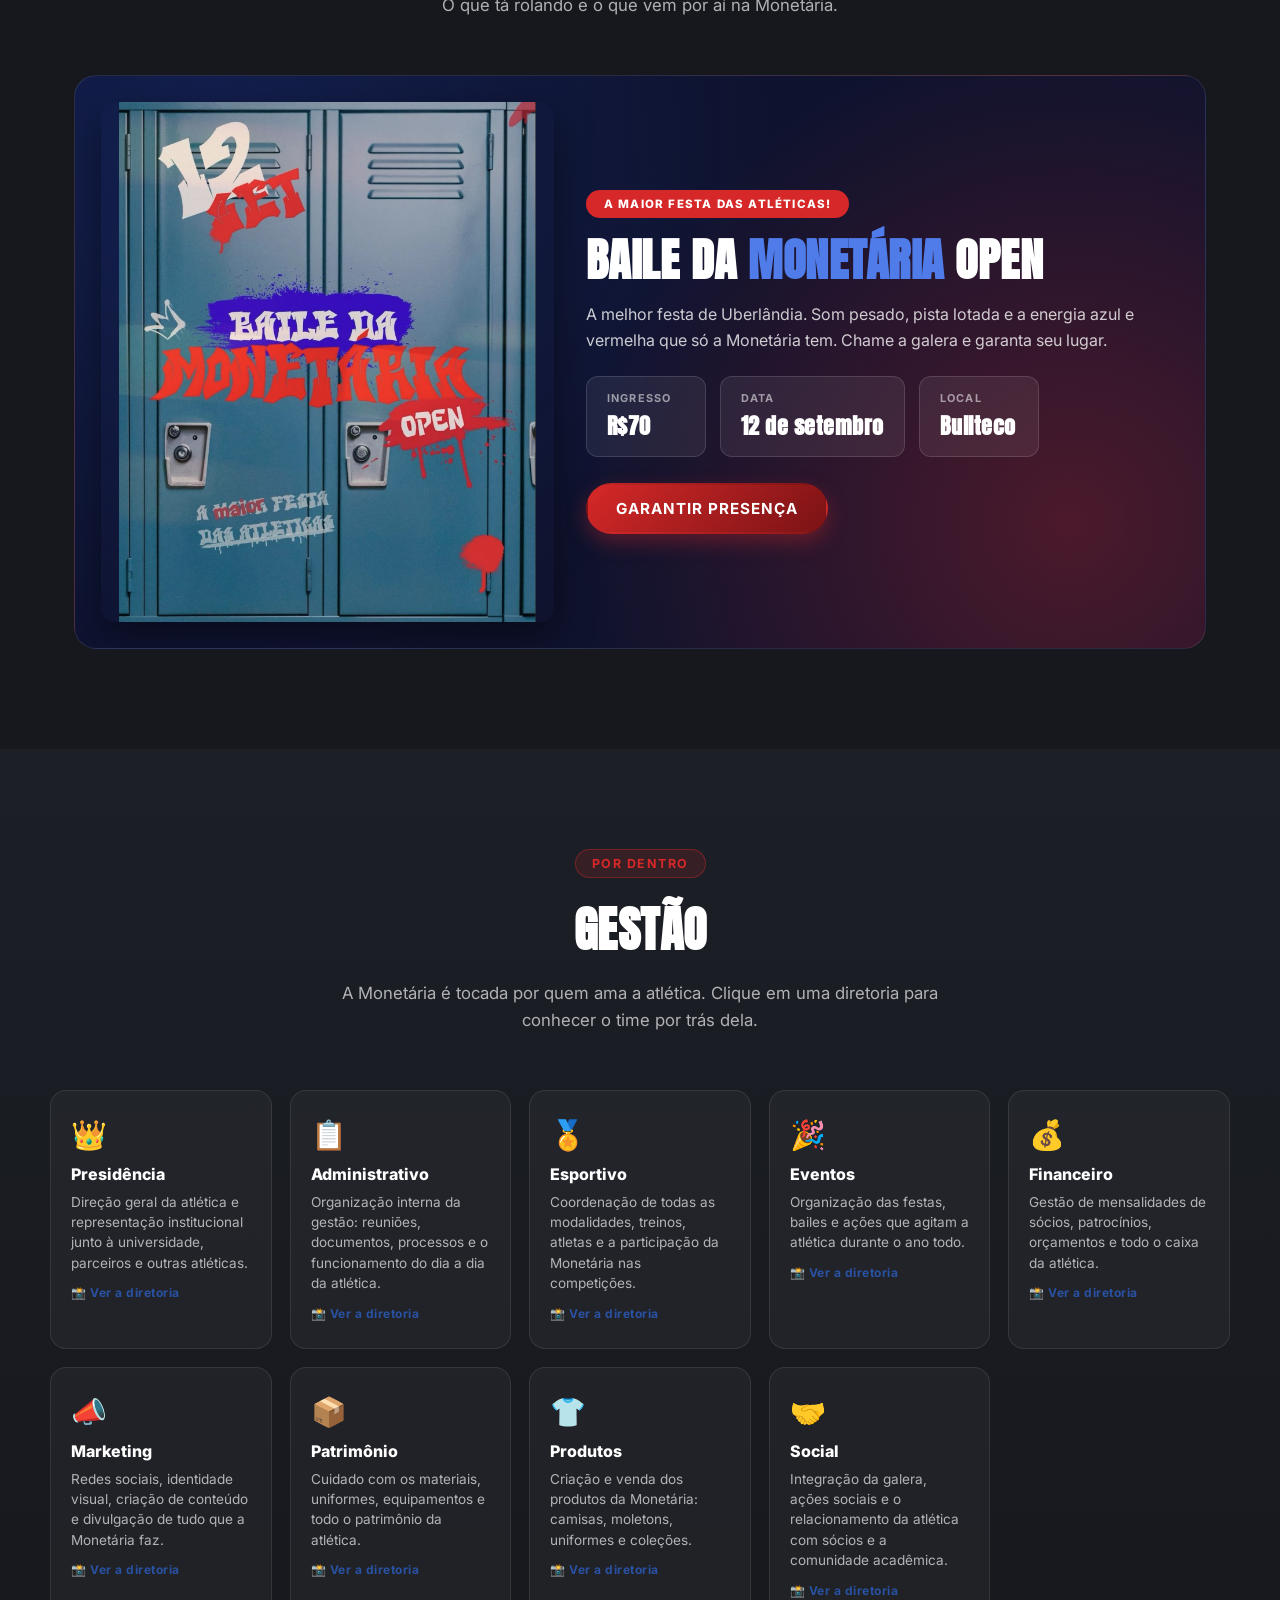
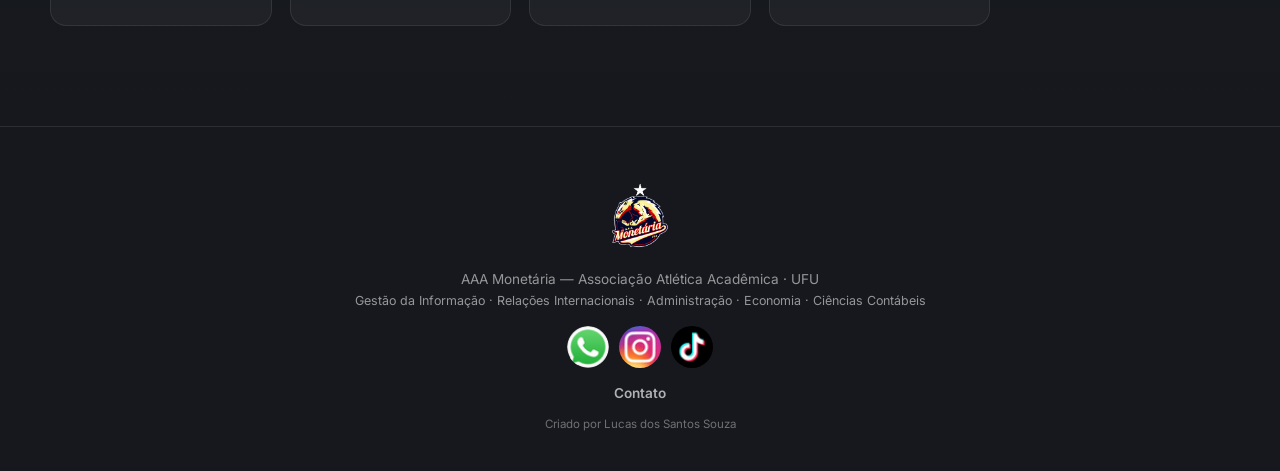
==== commit f660b7d2: "Ingressos e sócios via Cheers, ajuste de modalidade e crédito no rodapé - Baile: botão Garantir pres" ====
--- a/index.html
+++ b/index.html
@@ -159,6 +159,7 @@
         <span class="plano-nome">Plano Mensal</span>
         <div class="plano-valor">R$ 35<span>/mês</span></div>
         <p>Flexível, cancele quando quiser. Ideal pra quem quer experimentar.</p>
+        <a href="https://cheers.com.br/socio/atletica-monetaria-ufu?plano=21722" target="_blank" rel="noopener" class="btn btn-plano">Assinar plano mensal</a>
       </div>
 
       <div class="plano-box plano-semestral">
@@ -166,9 +167,8 @@
         <span class="plano-nome">Plano Semestral</span>
         <div class="plano-valor">R$ 85<span>/semestre</span></div>
         <p>Economize! Pague menos de R$ 15/mês e aproveite todos os benefícios o semestre todo.</p>
-      </div>
-
-      <a href="https://wa.me/5534996980050?text=Ol%C3%A1!%20Quero%20ser%20S%C3%B3cio%20Tamandu%C3%A1%20da%20Monet%C3%A1ria%2C%20pode%20me%20passar%20mais%20informa%C3%A7%C3%B5es%3F" target="_blank" rel="noopener" class="btn btn-whatsapp">Quero ser sócio</a>
+        <a href="https://cheers.com.br/socio/atletica-monetaria-ufu?plano=21723" target="_blank" rel="noopener" class="btn btn-plano">Assinar plano semestral</a>
+      </div>
     </div>
   </div>
 </section>
@@ -204,29 +204,11 @@
             <strong>Bullteco</strong>
           </div>
         </div>
-        <button type="button" class="btn btn-primary" id="btnComissarios">Garantir presença</button>
-      </div>
-    </div>
-  </div>
-</section>
-
-<!-- MODAL COMISSÁRIOS -->
-<div class="modal-overlay" id="comissariosOverlay">
-  <div class="modal-box comissarios-box">
-    <button class="modal-close" data-close aria-label="Fechar">&times;</button>
-    <div class="modal-icon">🎟️</div>
-    <h3>Comissários</h3>
-    <p class="comissarios-sub">Escolha com qual comissário você quer garantir seu ingresso do Baile da Monetária:</p>
-    <div class="comissarios-list">
-      <a href="https://wa.me/5534996980050?text=Ol%C3%A1!%20Quero%20garantir%20meu%20ingresso%20do%20Baile%20da%20Monet%C3%A1ria!" target="_blank" rel="noopener" class="btn btn-whatsapp comissario-item">
-        <img src="imagens/redes%20sociais/whatsapp.png" alt="" class="comissario-icon"> Comissário 1
-      </a>
-      <a href="https://wa.me/5534996980050?text=Ol%C3%A1!%20Quero%20garantir%20meu%20ingresso%20do%20Baile%20da%20Monet%C3%A1ria!" target="_blank" rel="noopener" class="btn btn-whatsapp comissario-item">
-        <img src="imagens/redes%20sociais/whatsapp.png" alt="" class="comissario-icon"> Comissário 2
-      </a>
-    </div>
-  </div>
-</div>
+        <a href="https://cheers.com.br/evento/baile-da-monetaria-32167" target="_blank" rel="noopener" class="btn btn-primary">Garantir presença</a>
+      </div>
+    </div>
+  </div>
+</section>
 
 <!-- GESTAO -->
 <section class="section section-dark" id="gestao">
@@ -268,6 +250,7 @@
   <div class="footer-links">
     <a href="contato.html">Contato</a>
   </div>
+  <p class="footer-credit">Criado por Lucas dos Santos Souza</p>
 </footer>
 
 <script src="js/script.js"></script>
--- a/css/style.css
+++ b/css/style.css
@@ -200,6 +200,12 @@
   color: var(--text-soft);
   font-size: 0.78rem;
   margin-top: 6px;
+}
+.footer-credit{
+  color: var(--text-soft);
+  font-size: 0.72rem;
+  opacity: 0.7;
+  margin-top: 16px;
 }
 
 .theme-toggle{
@@ -480,25 +486,17 @@
   max-width: 470px;
 }
 
-/* Modal de comissários (baile) */
-.comissarios-box{max-width: 420px;}
-.comissarios-box .modal-icon{font-size:2.6rem; margin-bottom:6px;}
-.comissarios-box h3{font-size:1.6rem; margin-bottom:8px; color:var(--text);}
-.comissarios-sub{color: var(--text-muted); font-size:0.95rem; line-height:1.5; margin-bottom:22px;}
-.comissarios-list{display:flex; flex-direction:column; gap:12px;}
-.comissario-item{
-  display:flex;
-  align-items:center;
-  justify-content:center;
-  gap:10px;
-}
-.comissario-icon{
-  width:22px;
-  height:22px;
-  border-radius:50%;
-  object-fit:cover;
-  flex-shrink:0;
-}
+/* Botão de assinatura dentro dos planos de sócio */
+.btn-plano{
+  width:100%;
+  margin-top:20px;
+  background:#fff;
+  color:#16181d;
+  font-weight:800;
+}
+.plano-mensal .btn-plano{color:#1e3a8a;}
+.plano-semestral .btn-plano{color:#b31f24;}
+.btn-plano:hover{box-shadow:0 10px 24px rgba(0,0,0,0.25);}
 .modal-hero{
   position:relative;
   background: linear-gradient(120deg, var(--blue) 0%, #5b2a6b 55%, var(--red) 100%);
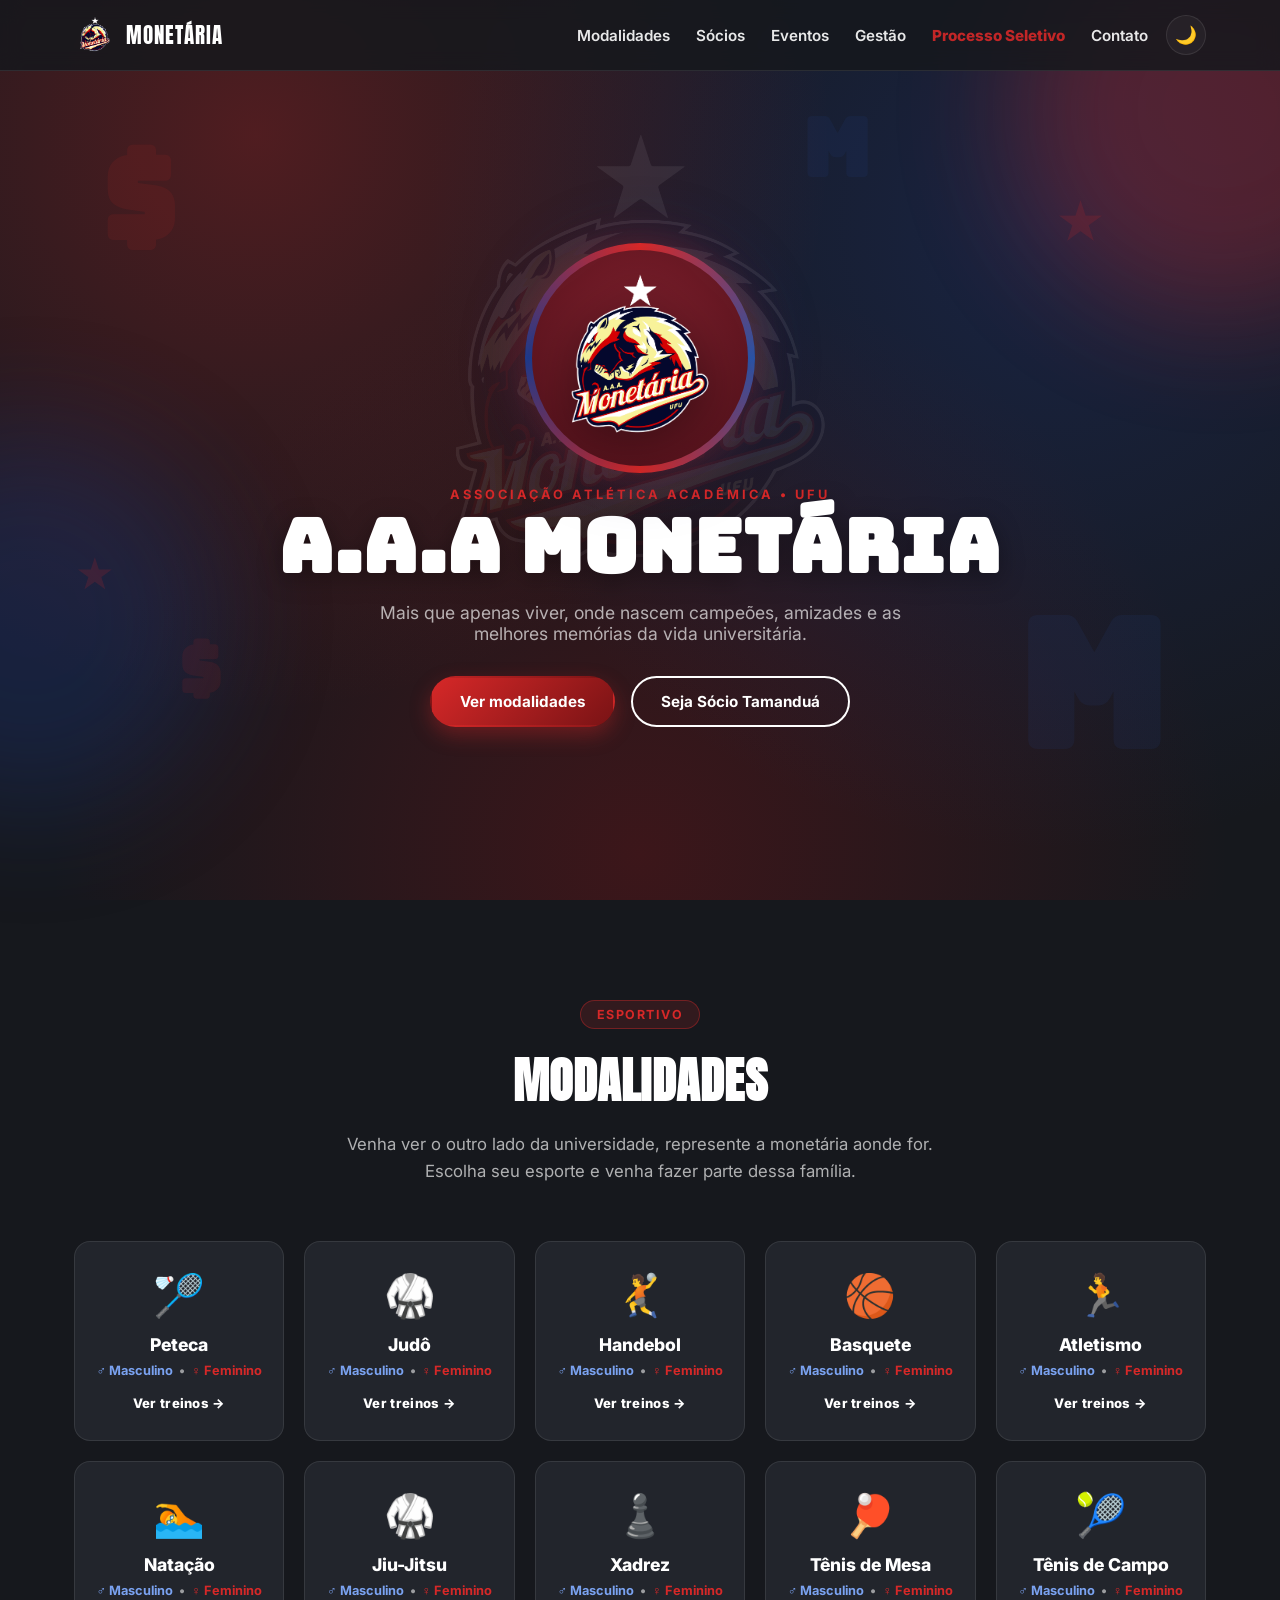
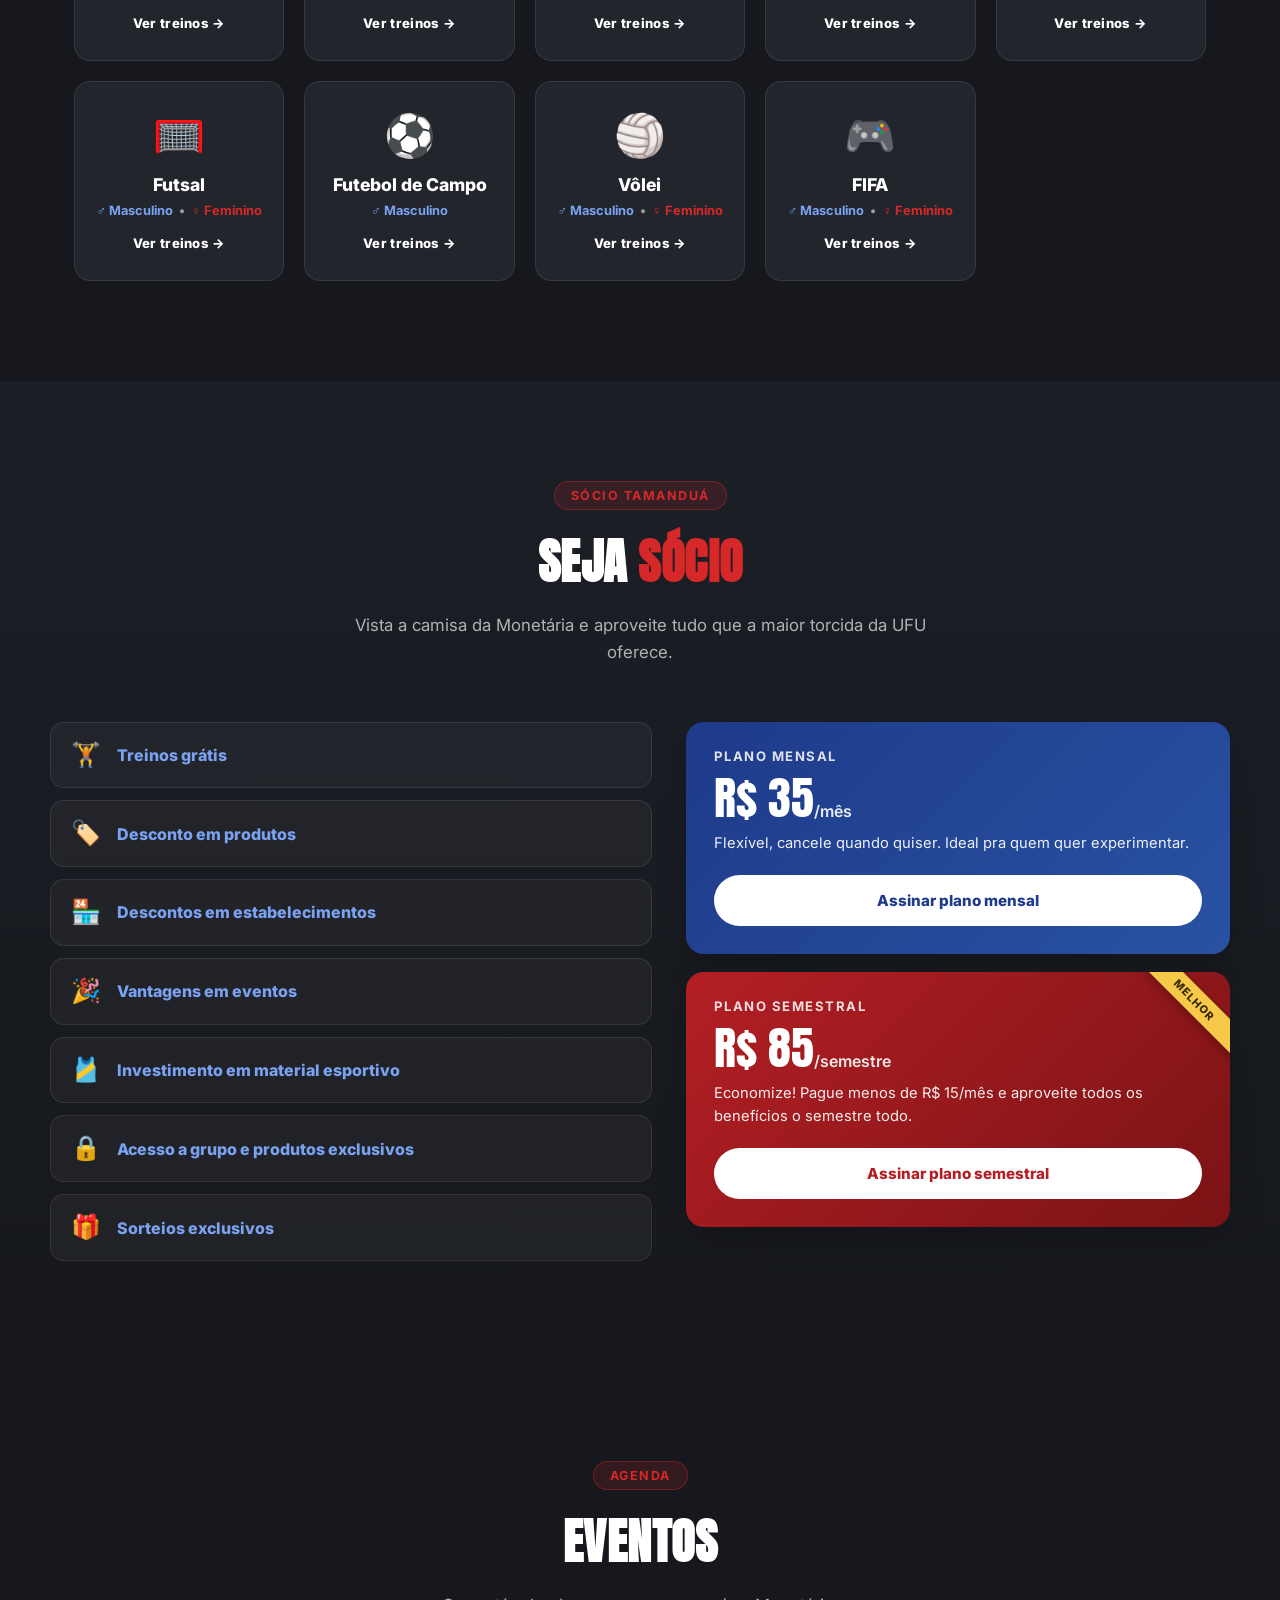
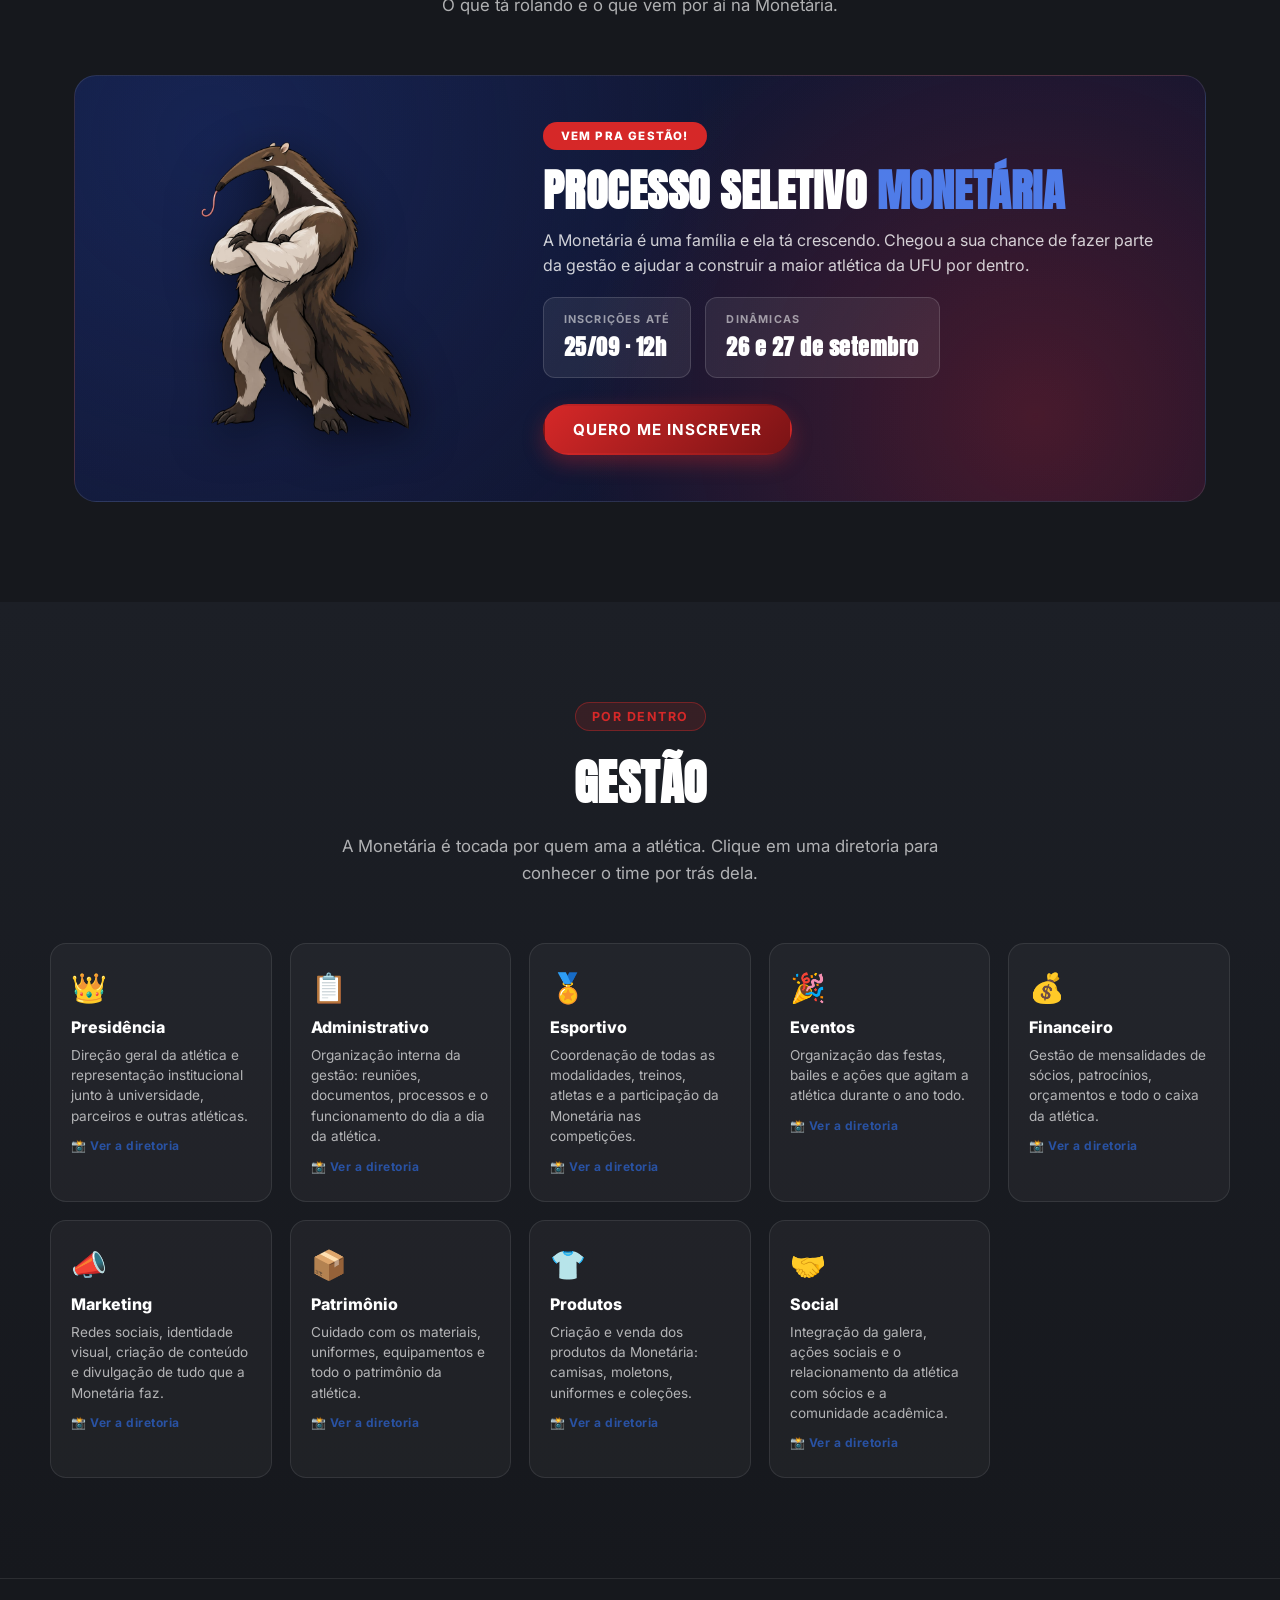
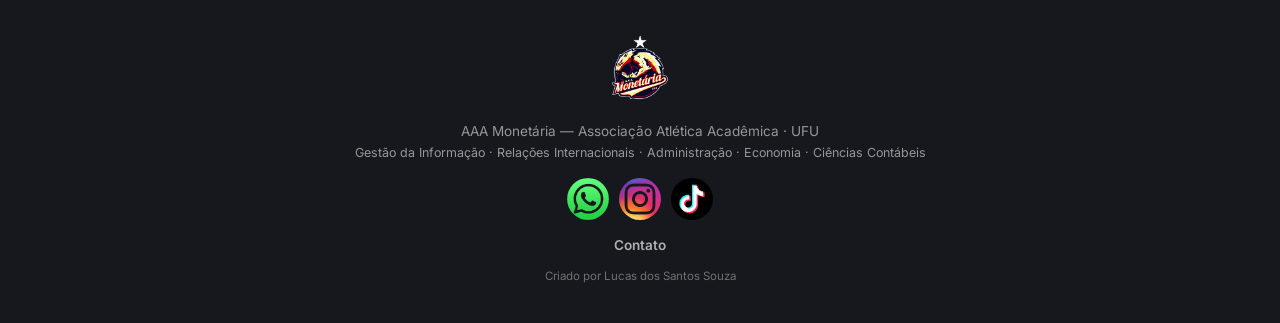
==== commit 501e131d: "Página do Processo Seletivo e mascote tamanduá nas artes - Nova página processo-seletivo.html (datas" ====
--- a/index.html
+++ b/index.html
@@ -29,6 +29,7 @@
         <a href="#socios">Sócios</a>
         <a href="#eventos">Eventos</a>
         <a href="#gestao">Gestão</a>
+        <a href="processo-seletivo.html" class="nav-ps">Processo Seletivo</a>
         <a href="contato.html">Contato</a>
       </nav>
       <button class="theme-toggle" id="themeToggle" aria-label="Alternar tema claro/escuro" title="Alternar tema">🌙</button>
@@ -182,29 +183,25 @@
   </div>
 
   <div class="eventos-list">
-    <div class="evento-card evento-baile">
-      <div class="evento-img-wrap">
-        <img src="imagens/baile.png" alt="Baile da Monetária Open - 12 de Setembro" class="evento-img">
+    <div class="evento-card evento-ps">
+      <div class="evento-ps-icon">
+        <img src="imagens/tamandua.png" alt="Tamanduá da Monetária" class="icone-tamandua">
       </div>
       <div class="evento-info">
-        <span class="evento-pill">A maior festa das atléticas!</span>
-        <h3>Baile da <span class="txt-blue">Monetária</span> Open</h3>
-        <p>A melhor festa de Uberlândia. Som pesado, pista lotada e a energia azul e vermelha que só a Monetária tem. Chame a galera e garanta seu lugar.</p>
+        <span class="evento-pill">Vem pra gestão!</span>
+        <h3>Processo Seletivo <span class="txt-blue">Monetária</span></h3>
+        <p>A Monetária é uma família e ela tá crescendo. Chegou a sua chance de fazer parte da gestão e ajudar a construir a maior atlética da UFU por dentro.</p>
         <div class="evento-boxes">
           <div class="evento-box">
-            <span>Ingresso</span>
-            <strong>R$70</strong>
+            <span>Inscrições até</span>
+            <strong>25/09 · 12h</strong>
           </div>
           <div class="evento-box">
-            <span>Data</span>
-            <strong>12 de setembro</strong>
-          </div>
-          <div class="evento-box">
-            <span>Local</span>
-            <strong>Bullteco</strong>
+            <span>Dinâmicas</span>
+            <strong>26 e 27 de setembro</strong>
           </div>
         </div>
-        <a href="https://cheers.com.br/evento/baile-da-monetaria-32167" target="_blank" rel="noopener" class="btn btn-primary">Garantir presença</a>
+        <a href="processo-seletivo.html" class="btn btn-primary">Quero me inscrever</a>
       </div>
     </div>
   </div>
--- a/css/style.css
+++ b/css/style.css
@@ -1078,3 +1078,270 @@
   .nav-cta{align-self:flex-start;}
   .section{padding: 70px 20px;}
 }
+
+/* ================= PROCESSO SELETIVO ================= */
+/* Link em destaque no menu */
+.nav-ps{color: var(--red) !important; font-weight: 800;}
+.nav-ps:hover{opacity: 0.85;}
+
+/* Card do processo seletivo na aba Eventos */
+.evento-ps{
+  background:
+    radial-gradient(circle at 85% 80%, rgba(214,40,40,0.28), transparent 45%),
+    radial-gradient(circle at 12% 15%, rgba(30,58,138,0.32), transparent 50%),
+    linear-gradient(135deg, #131a3a 0%, #10132c 100%);
+  border: 1px solid rgba(255,255,255,0.10);
+  color:#fff;
+}
+.evento-ps-icon{
+  flex: 0 0 38%;
+  font-size: 5.5rem;
+  display:flex; align-items:center; justify-content:center;
+}
+.evento-ps h3{font-size: clamp(1.7rem, 3.4vw, 2.8rem); line-height:1.05; margin-bottom:14px; color:#fff;}
+.evento-ps p{color: rgba(255,255,255,0.8); font-size:1rem; line-height:1.6; margin-bottom:18px;}
+.evento-ps .evento-box{background: rgba(255,255,255,0.07); border-color: rgba(255,255,255,0.14);}
+.evento-ps .evento-box span{color: rgba(255,255,255,0.55);}
+.evento-ps .evento-box strong{color:#fff;}
+.evento-ps .btn{align-self:flex-start; text-transform:uppercase; letter-spacing:1px;}
+
+/* Hero da página do PS */
+.ps-hero{
+  position:relative;
+  overflow:hidden;
+  padding: 150px 24px 70px;
+  text-align:center;
+}
+.ps-hero-content{position:relative; z-index:2; max-width: 720px; margin:0 auto;}
+.ps-title{
+  font-family: var(--font-hero);
+  font-size: clamp(2.4rem, 8vw, 5rem);
+  line-height:1.02;
+  letter-spacing:1px;
+  color: var(--text);
+  margin: 8px 0 0;
+  text-shadow: 0 6px 24px rgba(0,0,0,0.35);
+}
+.ps-title span{color: var(--red);}
+.ps-sub{
+  max-width: 600px;
+  margin: 18px auto 34px;
+  font-size: 1.12rem;
+  line-height:1.6;
+  color: var(--text-muted);
+}
+
+/* Contagem regressiva */
+.ps-countdown{
+  display:flex;
+  justify-content:center;
+  gap: 14px;
+  flex-wrap:wrap;
+  margin-bottom: 12px;
+}
+.cd-item{
+  background: var(--surface-solid);
+  border: 1px solid var(--border);
+  border-radius: 14px;
+  padding: 16px 10px;
+  min-width: 82px;
+  box-shadow: var(--shadow);
+}
+.cd-item strong{
+  display:block;
+  font-family: var(--font-display);
+  font-size: 2.6rem;
+  line-height:1;
+  color: var(--text);
+}
+.cd-item span{
+  display:block;
+  margin-top:6px;
+  font-size:0.72rem;
+  font-weight:700;
+  text-transform:uppercase;
+  letter-spacing:1.5px;
+  color: var(--text-soft);
+}
+.ps-countdown.encerrado .cd-item strong{color: var(--red);}
+.ps-prazo{
+  font-size:0.9rem;
+  color: var(--text-soft);
+  margin-bottom: 30px;
+}
+.ps-cta{text-transform:uppercase; letter-spacing:1px;}
+
+/* Cards de datas */
+.ps-datas{
+  display:grid;
+  grid-template-columns: repeat(auto-fit, minmax(230px, 1fr));
+  gap:22px;
+  max-width: 720px;
+  margin: 0 auto;
+}
+.ps-data-card{
+  background: var(--surface-solid);
+  border: 1px solid var(--border);
+  border-radius: var(--radius);
+  padding: 30px 26px;
+  text-align:center;
+}
+.ps-data-destaque{
+  border-color: var(--red);
+  background: linear-gradient(160deg, rgba(214,40,40,0.14), rgba(30,58,138,0.10));
+}
+.ps-data-icone{font-size: 2.4rem; display:block; margin-bottom:12px;}
+.ps-data-label{
+  display:block;
+  font-size:0.78rem;
+  font-weight:800;
+  text-transform:uppercase;
+  letter-spacing:1.5px;
+  color: var(--red);
+  margin-bottom:8px;
+}
+.ps-data-valor{
+  display:block;
+  font-family: var(--font-display);
+  font-size: 1.9rem;
+  color: var(--text);
+  letter-spacing:0.5px;
+}
+.ps-data-extra{display:block; margin-top:6px; font-size:0.9rem; color: var(--text-muted);}
+
+/* Tamanduá (imagens/tamandua.png, fundo transparente) — card de eventos e bloco do PS */
+.icone-tamandua{display:block; height:auto;}
+.evento-ps-icon .icone-tamandua{
+  width: min(210px, 60%);
+  filter: drop-shadow(0 10px 22px rgba(0,0,0,0.5));
+}
+/* imagem em pé (retrato): limita pela altura pra caber no círculo de 74px */
+.ps-beneficio-icone .icone-tamandua{width:auto; height: 60px;}
+
+/* Tamanduá deitado (imagens/tamandua2.png) no lugar do emoji 📝 das inscrições */
+.icone-tamandua-deitado{display:block; height:auto; margin: 0 auto;}
+.ps-data-icone .icone-tamandua-deitado{width: 96px;}
+.ps-inscricao-icone .icone-tamandua-deitado{width: 120px;}
+
+/* Blocos "por que fazer parte" (dois, lado a lado) */
+.ps-beneficios{
+  display:grid;
+  grid-template-columns: repeat(auto-fit, minmax(280px, 1fr));
+  gap: 26px;
+  max-width: 860px;
+  margin: 0 auto;
+}
+.ps-beneficio{
+  position:relative;
+  overflow:hidden;
+  background: var(--surface-solid);
+  border: 1px solid var(--border);
+  border-radius: 20px;
+  padding: 38px 30px 34px;
+  text-align:center;
+  transition: transform 0.25s ease, border-color 0.25s ease, box-shadow 0.25s ease;
+}
+.ps-beneficio::before{
+  content:"";
+  position:absolute;
+  top:0; left:0; right:0;
+  height:4px;
+  background: linear-gradient(90deg, var(--blue), var(--red));
+}
+.ps-beneficio:hover{
+  transform: translateY(-6px);
+  border-color: var(--red);
+  box-shadow: 0 18px 40px rgba(0,0,0,0.25);
+}
+.ps-beneficio-icone{
+  display:inline-flex;
+  align-items:center;
+  justify-content:center;
+  width: 74px; height: 74px;
+  border-radius: 50%;
+  font-size: 2.3rem;
+  background: linear-gradient(150deg, rgba(30,58,138,0.20), rgba(214,40,40,0.20));
+  border: 1px solid var(--border);
+  margin-bottom: 20px;
+}
+.ps-beneficio h4{
+  font-family: var(--font-body);
+  font-weight: 800;
+  text-transform:none;
+  letter-spacing:0;
+  font-size: 1.22rem;
+  margin-bottom: 12px;
+  color: var(--text);
+}
+.ps-beneficio p{
+  color: var(--text-muted);
+  font-size: 0.98rem;
+  line-height: 1.6;
+}
+
+/* Chips de diretorias */
+.ps-diretorias{
+  display:flex;
+  flex-wrap:wrap;
+  gap:12px;
+  justify-content:center;
+  max-width: 760px;
+  margin: 0 auto;
+}
+.ps-dir{
+  background: var(--surface);
+  border: 1px solid var(--border);
+  border-radius: 999px;
+  padding: 10px 20px;
+  font-weight:700;
+  font-size:0.92rem;
+  color: var(--text);
+  transition: transform 0.2s ease, border-color 0.2s ease;
+}
+.ps-dir:hover{transform: translateY(-3px); border-color: var(--red);}
+
+/* Card de inscrição (botão do formulário) */
+.ps-inscricao-card{
+  max-width: 560px;
+  margin: 0 auto;
+  text-align:center;
+  padding: 44px 32px 38px;
+  border-radius: 22px;
+  border: 1px solid var(--border);
+  background:
+    radial-gradient(circle at 20% 0%, rgba(30,58,138,0.18), transparent 55%),
+    radial-gradient(circle at 85% 100%, rgba(214,40,40,0.18), transparent 55%),
+    var(--surface-solid);
+  box-shadow: var(--shadow);
+}
+.ps-inscricao-icone{font-size: 2.8rem; display:block; margin-bottom: 14px;}
+.ps-inscricao-card h3{
+  font-size: 1.6rem;
+  margin-bottom: 10px;
+  color: var(--text);
+}
+.ps-inscricao-card p{
+  color: var(--text-muted);
+  font-size: 1rem;
+  line-height:1.6;
+  margin-bottom: 26px;
+}
+.ps-inscricao-btn{
+  font-size: 1.05rem;
+  padding: 17px 42px;
+  text-transform:uppercase;
+  letter-spacing:1px;
+}
+.ps-inscricao-aviso{
+  display:block;
+  margin-top: 18px;
+  font-size: 0.85rem;
+  font-weight:700;
+  color: var(--text-soft);
+}
+
+@media (max-width: 720px){
+  .evento-ps-icon{flex:none; font-size:4rem; padding: 20px 0 0;}
+  .cd-item{min-width: 68px; padding: 12px 8px;}
+  .cd-item strong{font-size: 2rem;}
+}
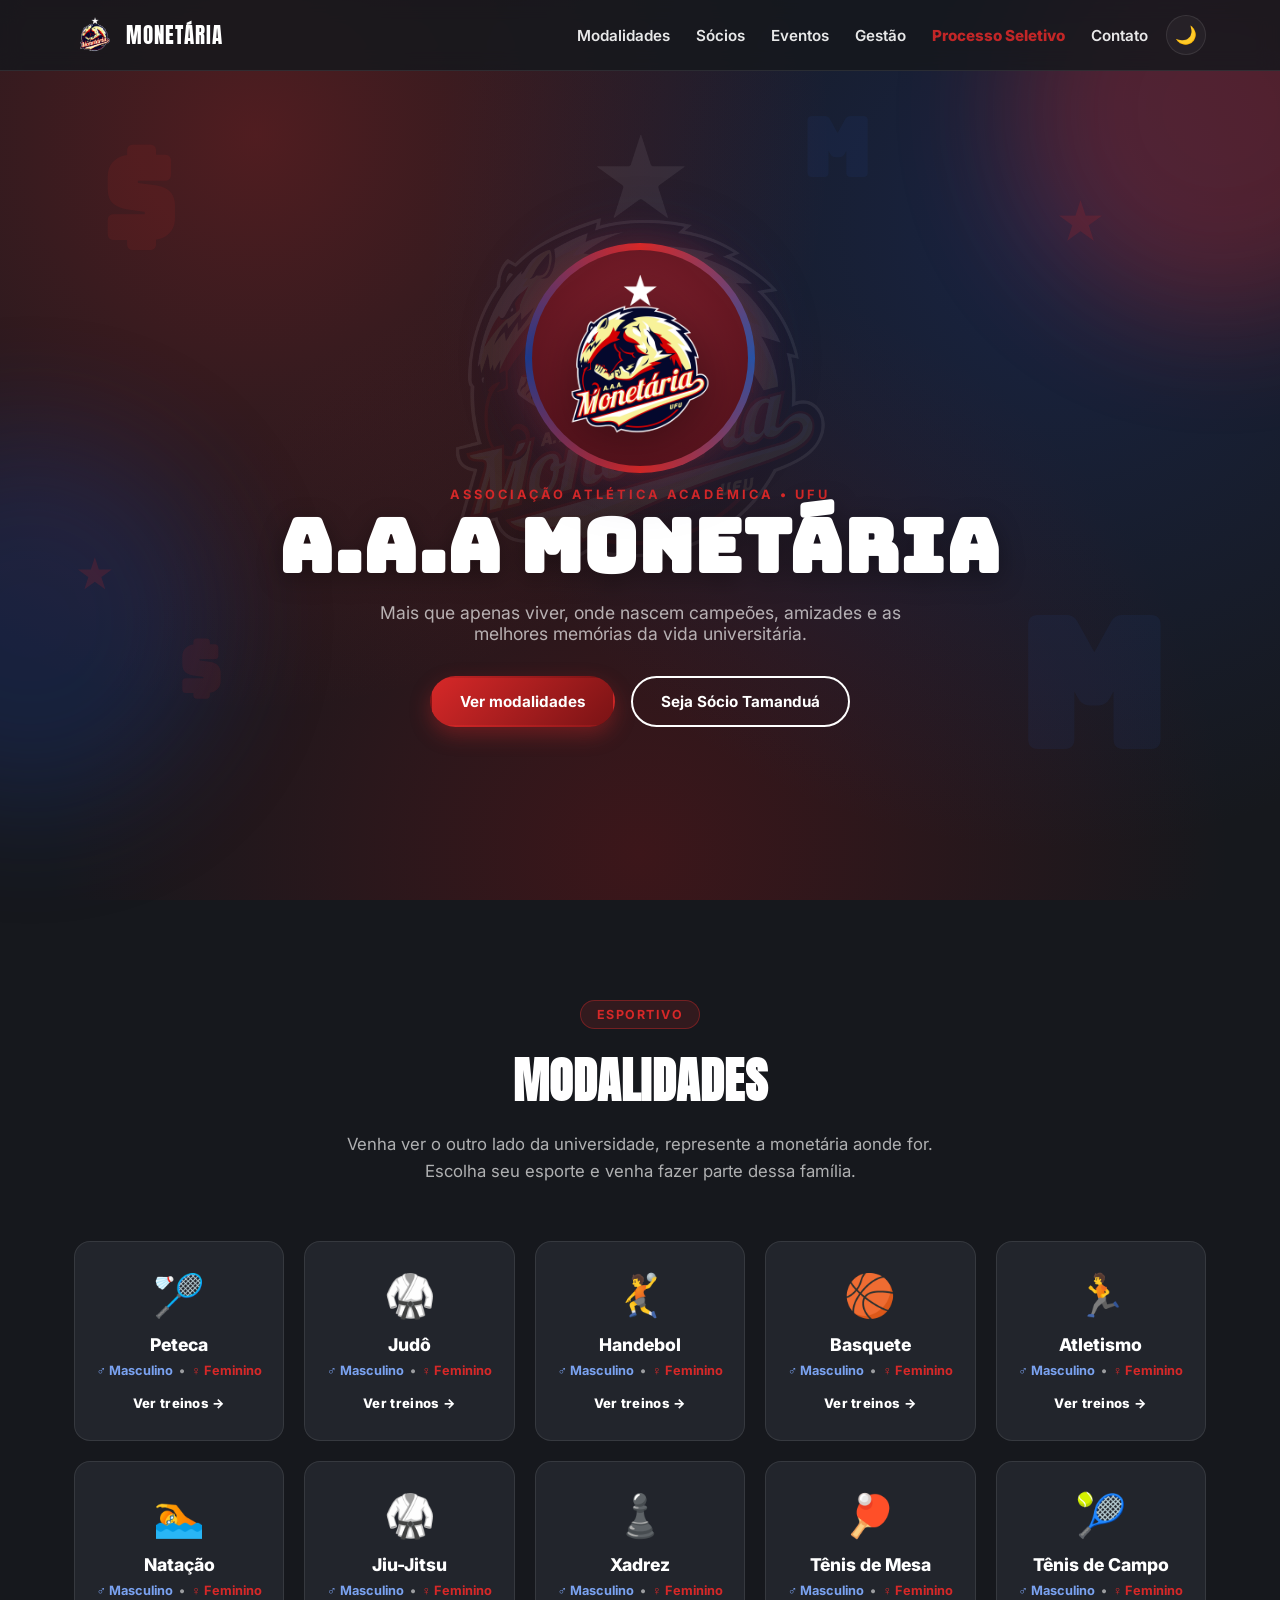
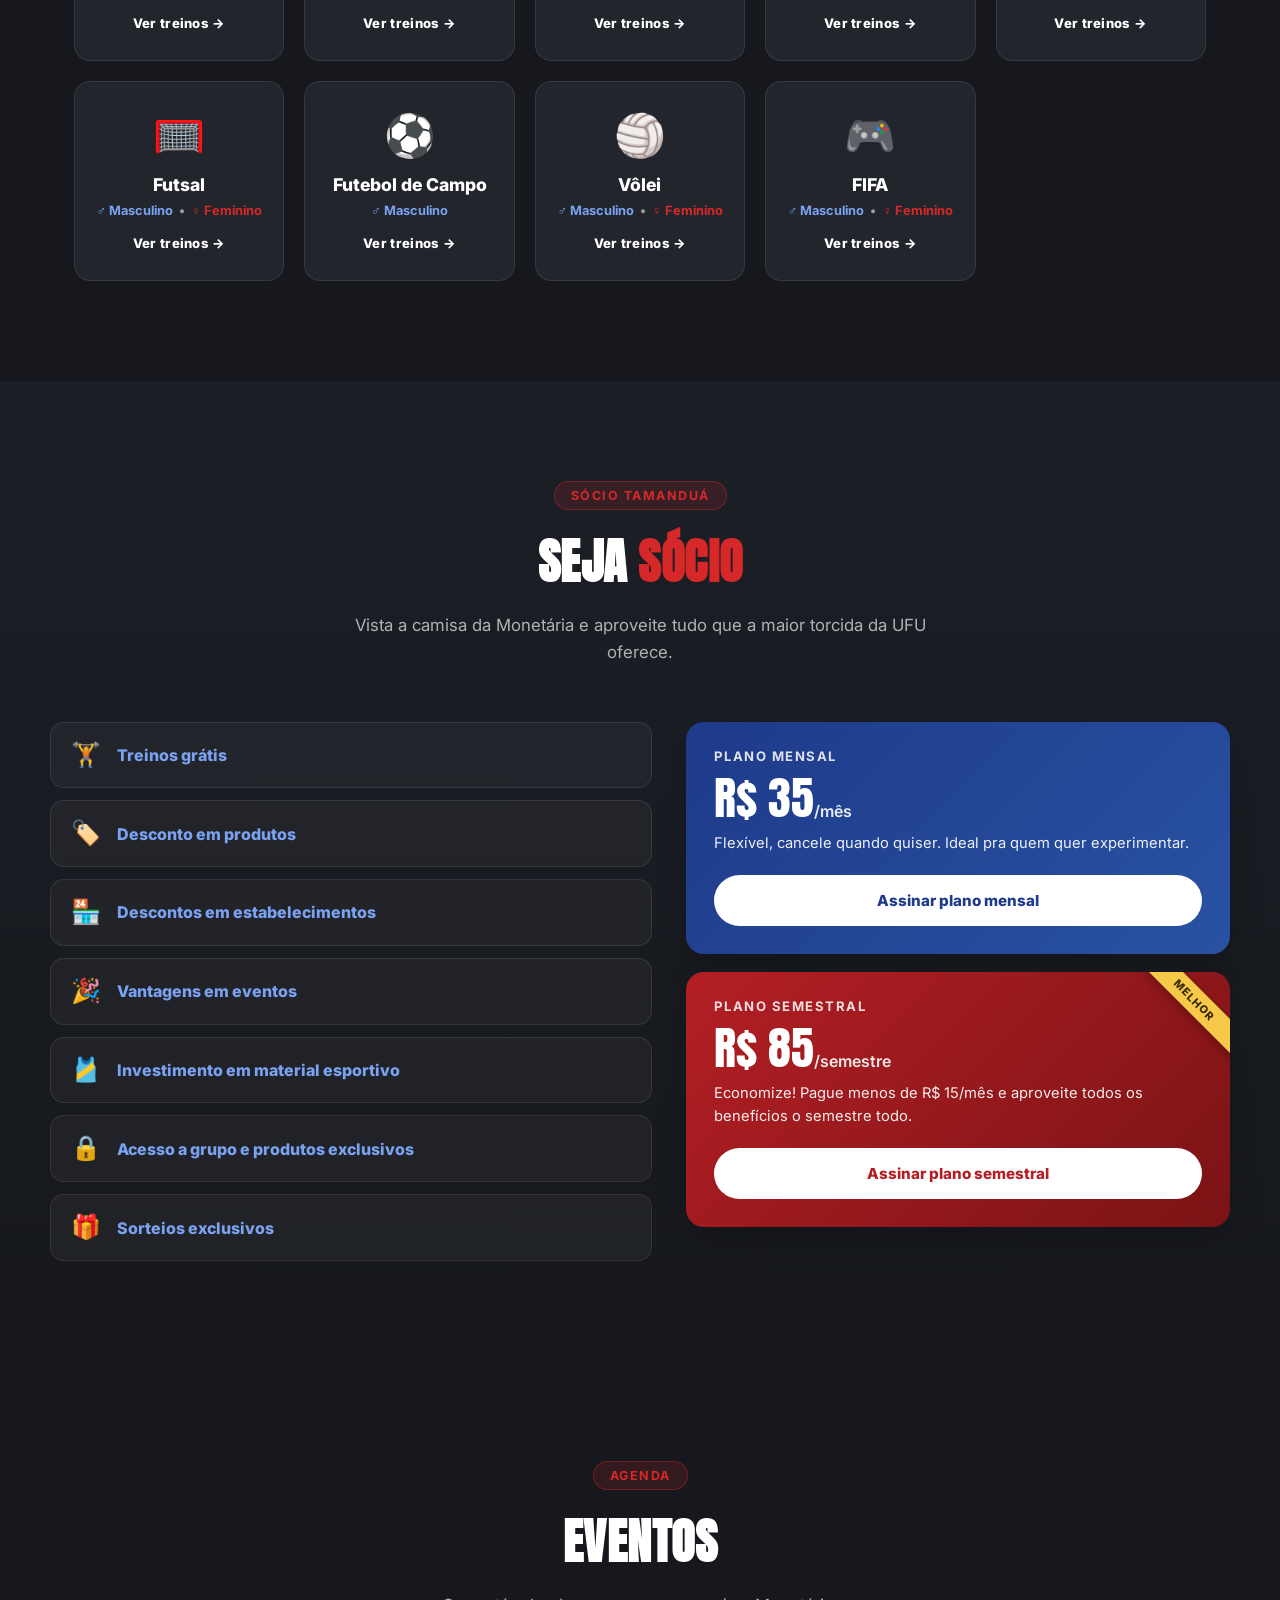
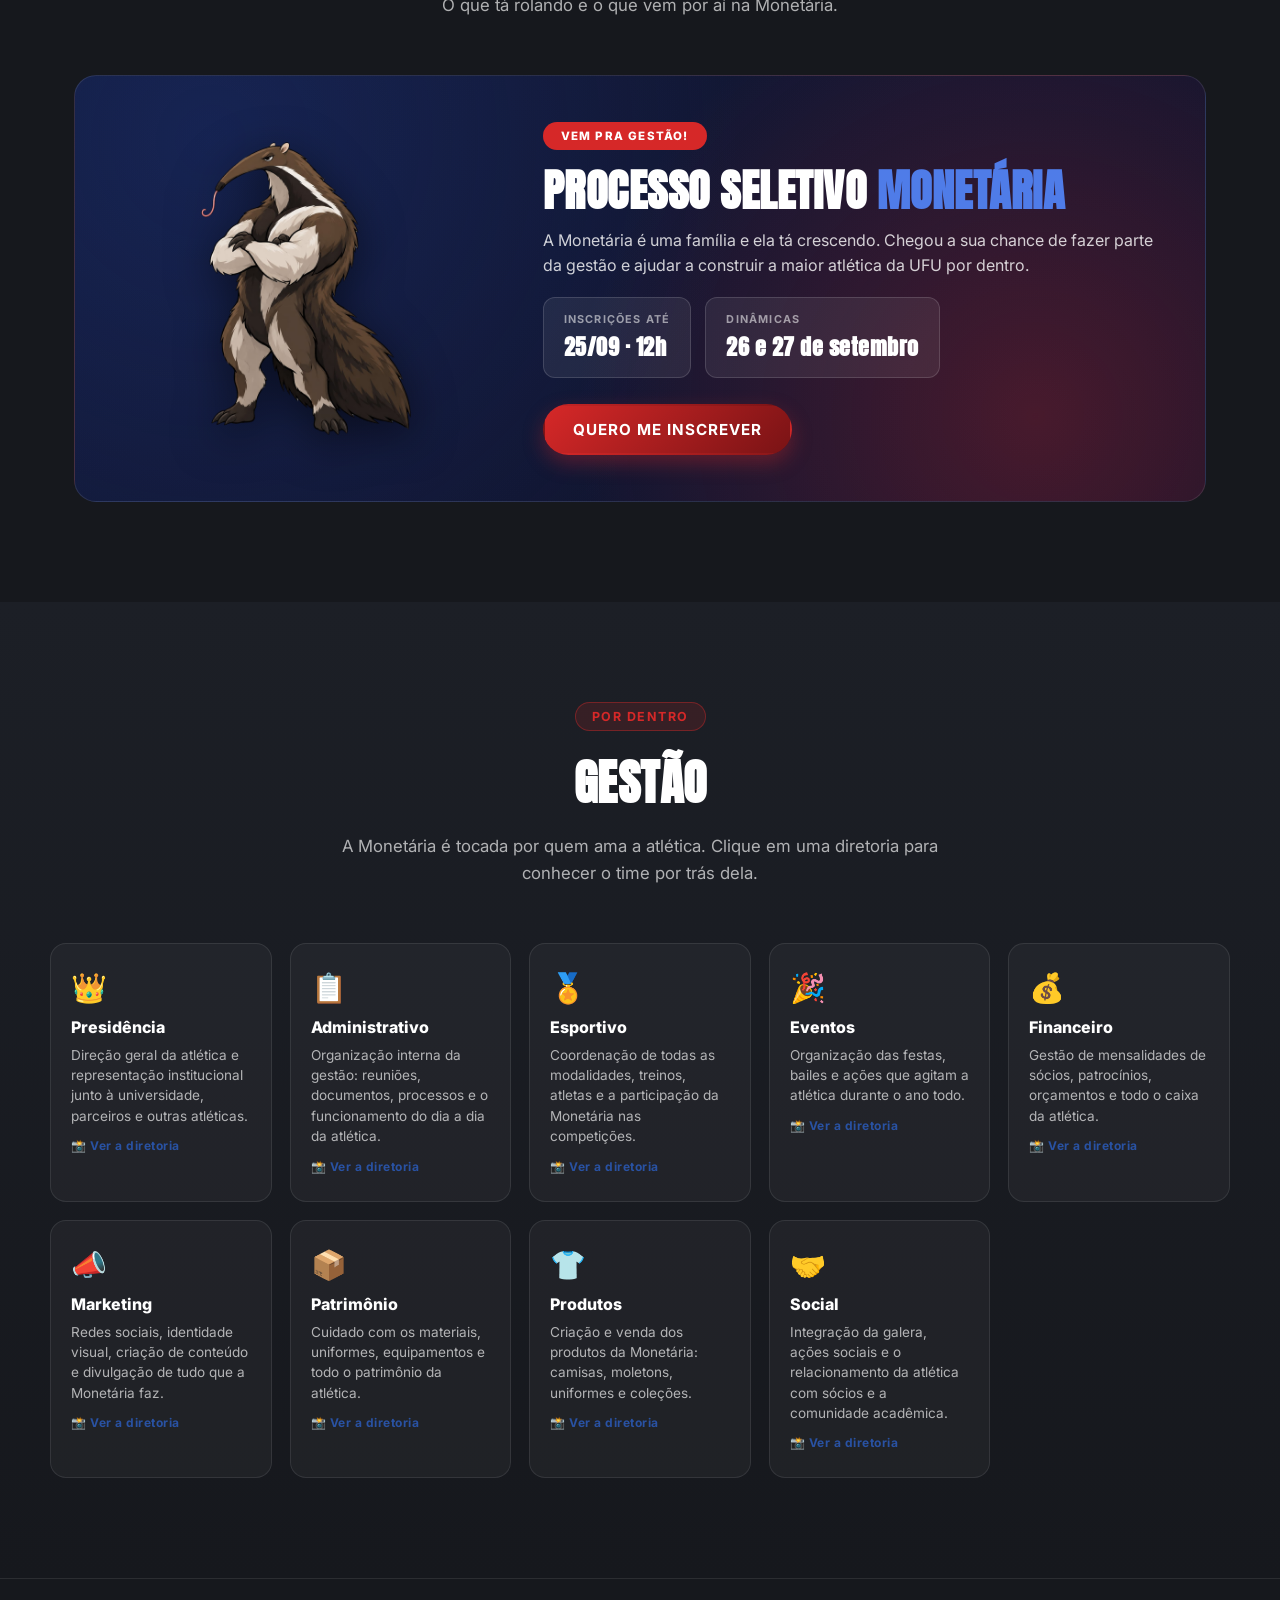
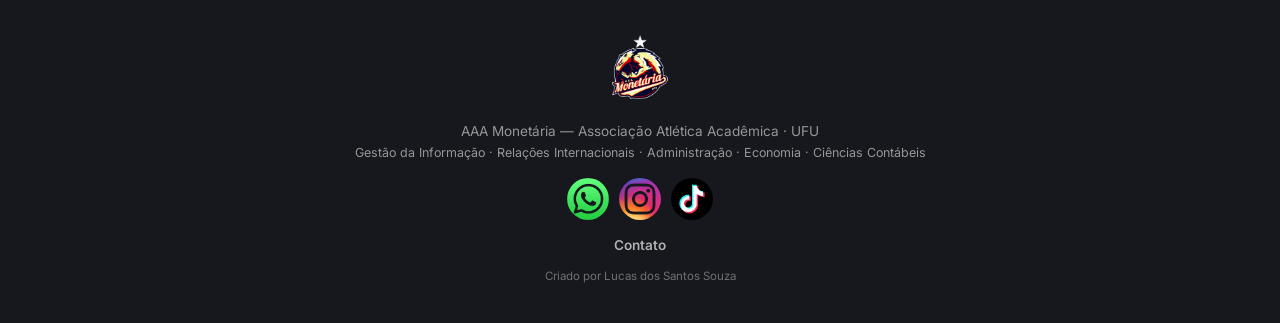
==== commit 4043c8cf: "Corrige carregamento no celular e deixa a contagem regressiva à prova de falha - Versão (?v=20260918" ====
--- a/index.html
+++ b/index.html
@@ -9,7 +9,7 @@
 <link rel="preconnect" href="https://fonts.googleapis.com">
 <link rel="preconnect" href="https://fonts.gstatic.com" crossorigin>
 <link href="https://fonts.googleapis.com/css2?family=Anton&family=Bebas+Neue&family=Bungee&family=Inter:wght@400;500;600;700;800&display=swap" rel="stylesheet">
-<link rel="stylesheet" href="css/style.css">
+<link rel="stylesheet" href="css/style.css?v=20260918">
 </head>
 <body>
 
@@ -20,7 +20,7 @@
 <header class="navbar" id="navbar">
   <div class="nav-container">
     <a href="#topo" class="nav-brand">
-      <img src="imagens/logo.png" alt="Logo AAA Monetária" class="nav-logo">
+      <img src="imagens/logo-web.png" alt="Logo AAA Monetária" class="nav-logo">
       <span>MONETÁRIA</span>
     </a>
     <div class="nav-right">
@@ -54,10 +54,10 @@
 
   <div class="hero-content">
     <div class="hero-emblem">
-      <img src="imagens/logo.png" alt="" aria-hidden="true" class="hero-watermark">
+      <img src="imagens/logo-web.png" alt="" aria-hidden="true" class="hero-watermark">
       <div class="emblem-ring">
         <div class="emblem-inner">
-          <img src="imagens/logo.png" alt="Logo AAA Monetária" class="hero-logo">
+          <img src="imagens/logo-web.png" alt="Logo AAA Monetária" class="hero-logo">
         </div>
       </div>
     </div>
@@ -185,7 +185,7 @@
   <div class="eventos-list">
     <div class="evento-card evento-ps">
       <div class="evento-ps-icon">
-        <img src="imagens/tamandua.png" alt="Tamanduá da Monetária" class="icone-tamandua">
+        <img src="imagens/tamandua.png" alt="Tamanduá da Monetária" class="icone-tamandua" width="210" height="293">
       </div>
       <div class="evento-info">
         <span class="evento-pill">Vem pra gestão!</span>
@@ -221,14 +221,14 @@
 <div class="modal-overlay" id="gestaoOverlay">
   <div class="modal-box">
     <button class="modal-close" data-close aria-label="Fechar">&times;</button>
-    <img src="imagens/logo.png" alt="Foto da diretoria" class="modal-photo" id="gestaoFoto">
+    <img src="imagens/logo-web.png" alt="Foto da diretoria" class="modal-photo" id="gestaoFoto">
     <p class="modal-photo-note" id="gestaoFotoNote"></p>
     <h3 id="gestaoTitle"></h3>
   </div>
 </div>
 
 <footer class="footer">
-  <img src="imagens/logo.png" alt="Logo AAA Monetária" class="footer-logo">
+  <img src="imagens/logo-web.png" alt="Logo AAA Monetária" class="footer-logo">
   <p>AAA Monetária — Associação Atlética Acadêmica &middot; UFU</p>
   <p class="footer-cursos">Gestão da Informação &middot; Relações Internacionais &middot; Administração &middot; Economia &middot; Ciências Contábeis</p>
 
@@ -250,7 +250,7 @@
   <p class="footer-credit">Criado por Lucas dos Santos Souza</p>
 </footer>
 
-<script src="js/script.js"></script>
+<script src="js/script.js?v=20260918"></script>
 
 <!-- Cloudflare Web Analytics -->
 <script defer src='https://static.cloudflareinsights.com/beacon.min.js' data-cf-beacon='{"token": "5ba59026dac9465b9e5ebf1932fff203"}'></script>
--- a/css/style.css
+++ b/css/style.css
@@ -1132,19 +1132,22 @@
 }
 
 /* Contagem regressiva */
+/* 4 colunas iguais: cabe numa linha em qualquer celular */
 .ps-countdown{
-  display:flex;
-  justify-content:center;
+  display:grid;
+  grid-template-columns: repeat(4, minmax(0, 1fr));
   gap: 14px;
-  flex-wrap:wrap;
-  margin-bottom: 12px;
-}
+  max-width: 400px;
+  margin: 0 auto 12px;
+}
+/* escondida até o JS calcular os números (evita "00" falso) */
+.ps-countdown[hidden]{display:none;}
 .cd-item{
   background: var(--surface-solid);
   border: 1px solid var(--border);
   border-radius: 14px;
-  padding: 16px 10px;
-  min-width: 82px;
+  padding: 16px 6px;
+  min-width: 0;
   box-shadow: var(--shadow);
 }
 .cd-item strong{
@@ -1342,6 +1345,8 @@
 
 @media (max-width: 720px){
   .evento-ps-icon{flex:none; font-size:4rem; padding: 20px 0 0;}
-  .cd-item{min-width: 68px; padding: 12px 8px;}
+  .ps-countdown{gap: 8px;}
+  .cd-item{padding: 12px 4px; border-radius: 12px;}
   .cd-item strong{font-size: 2rem;}
-}
+  .cd-item span{font-size: 0.64rem; letter-spacing: 1px;}
+}
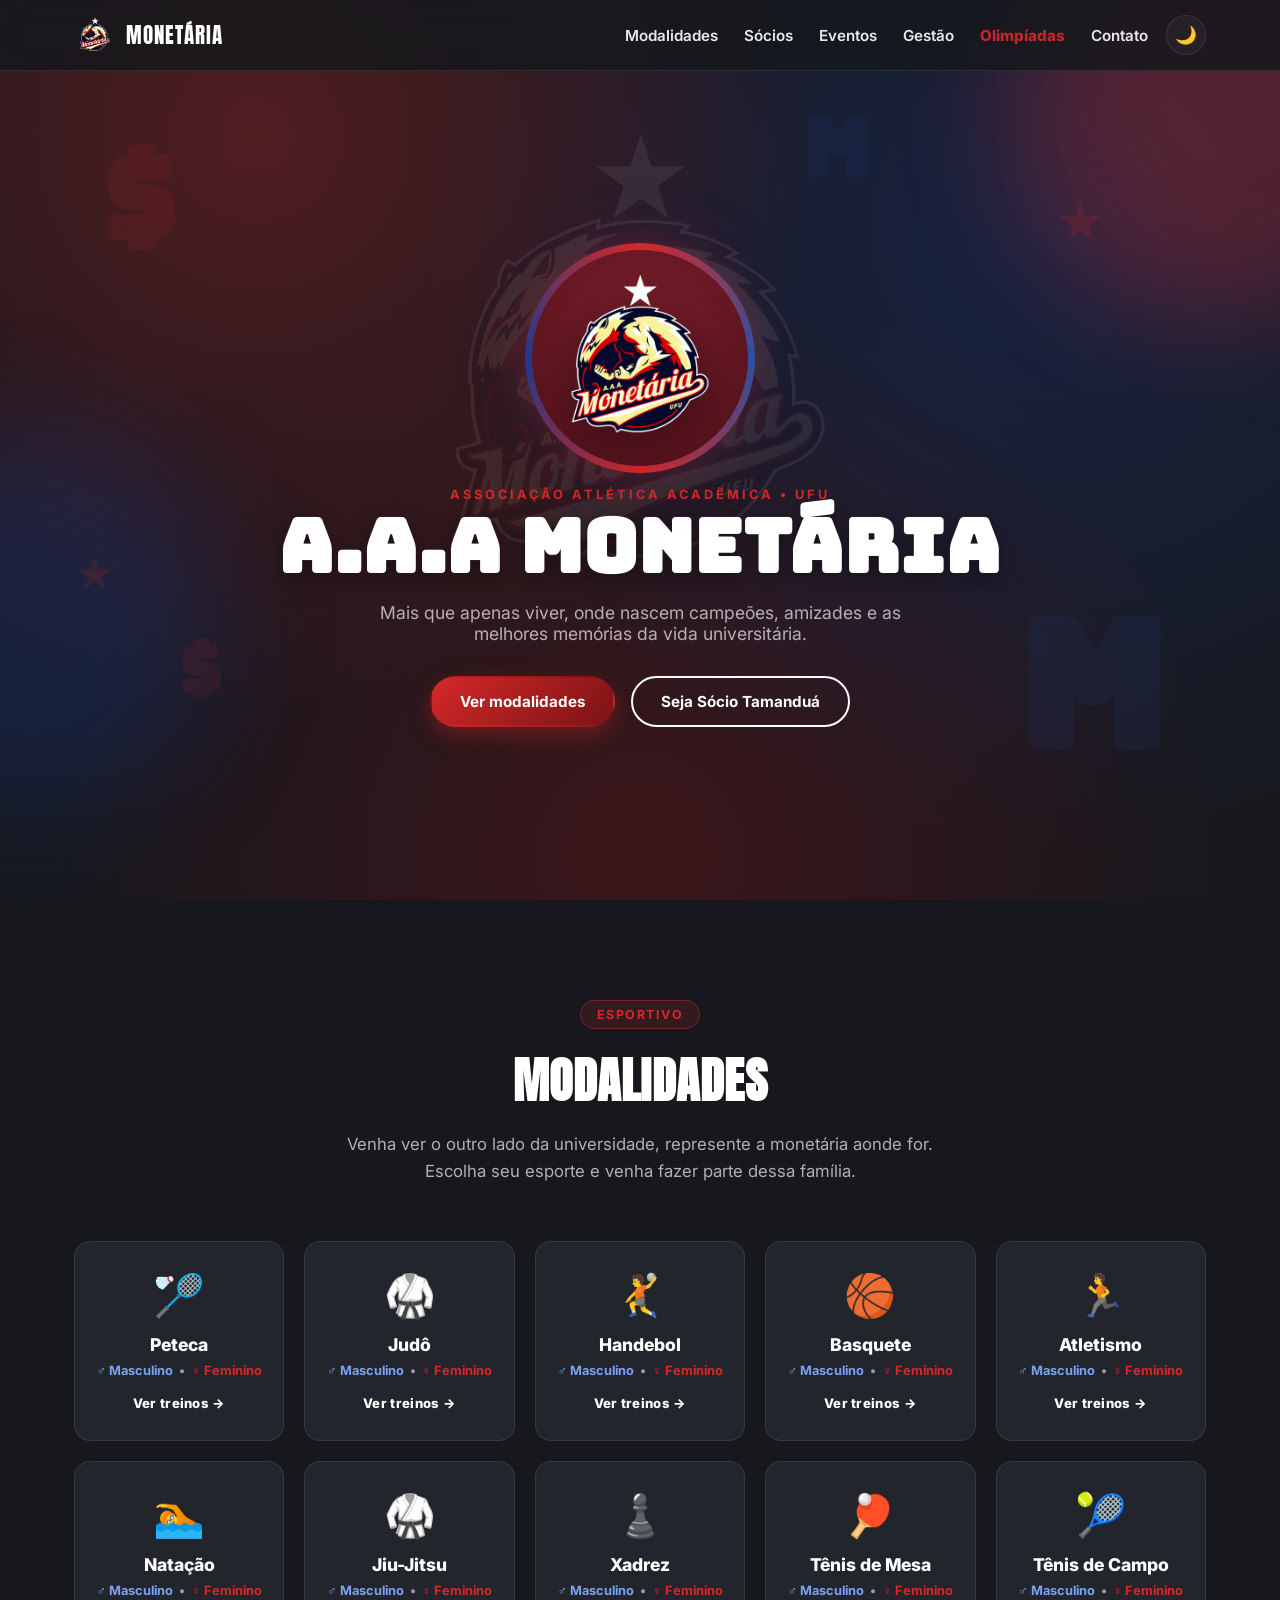
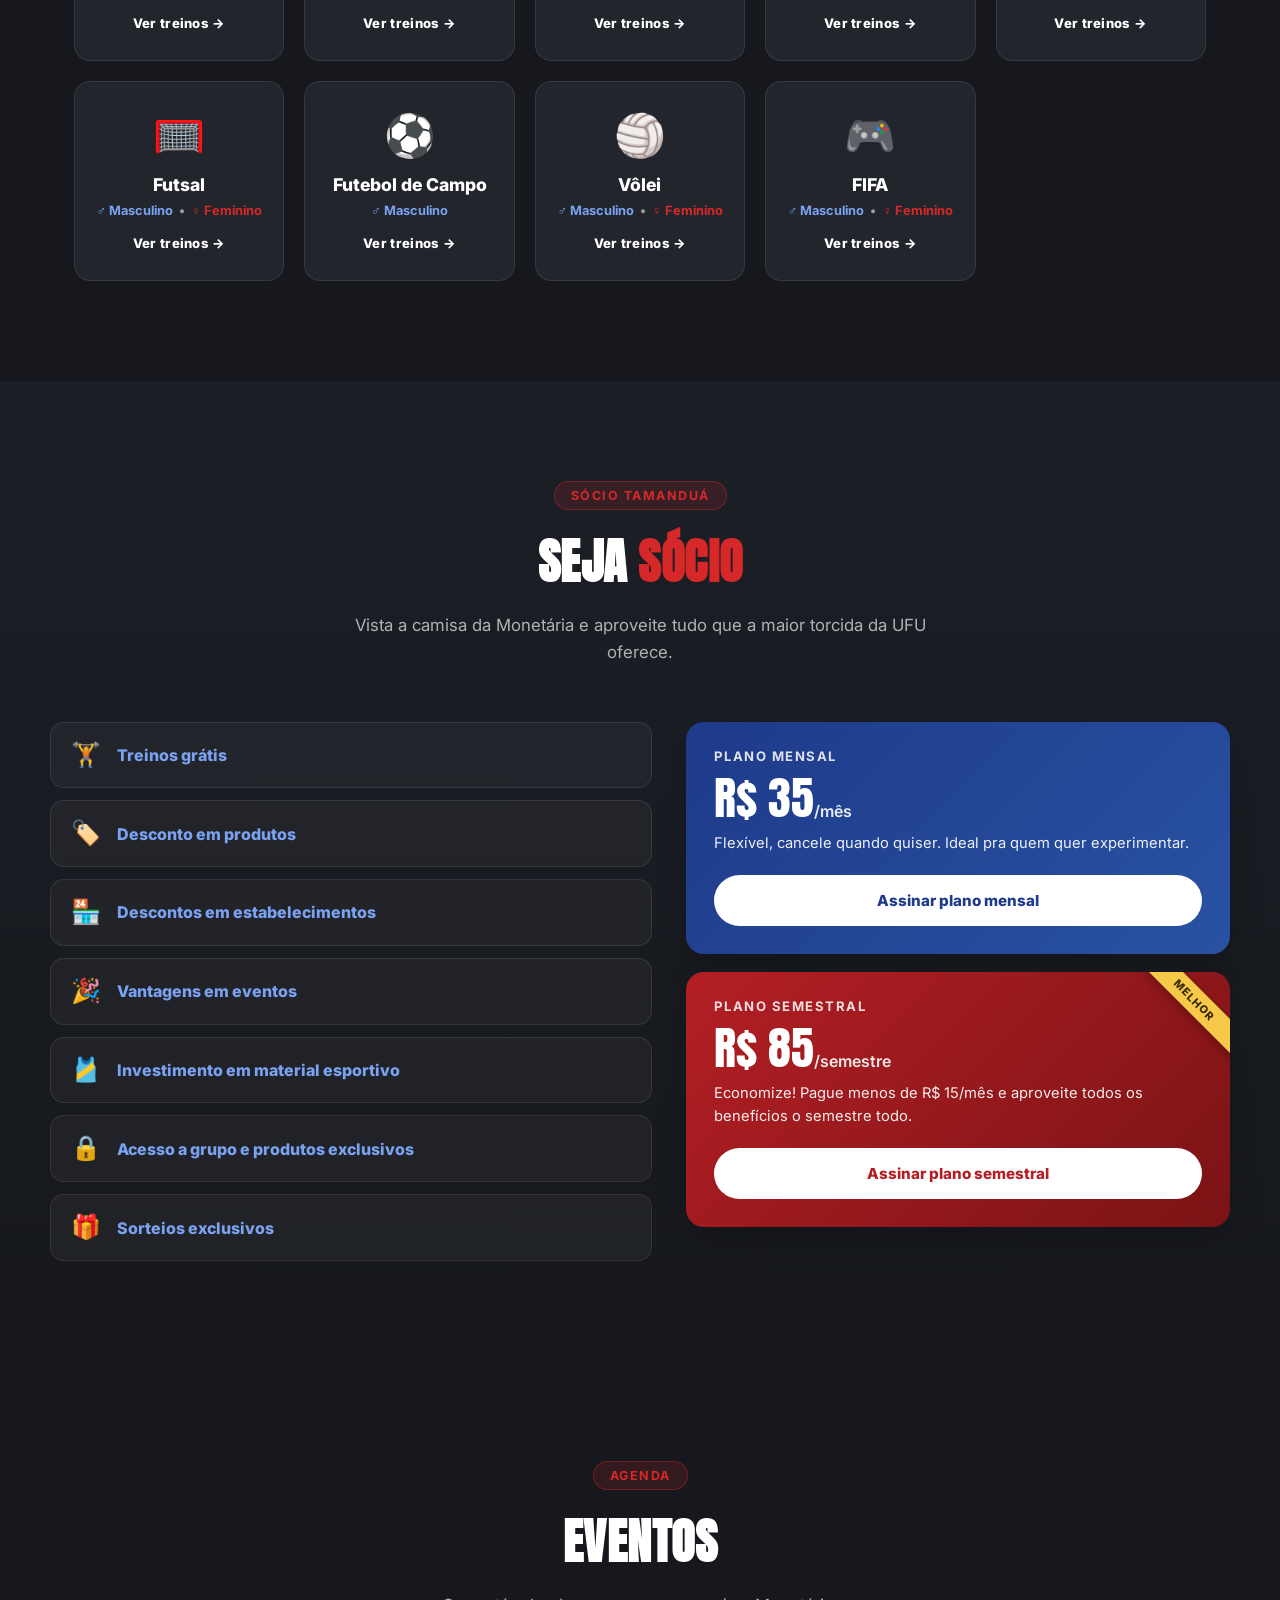
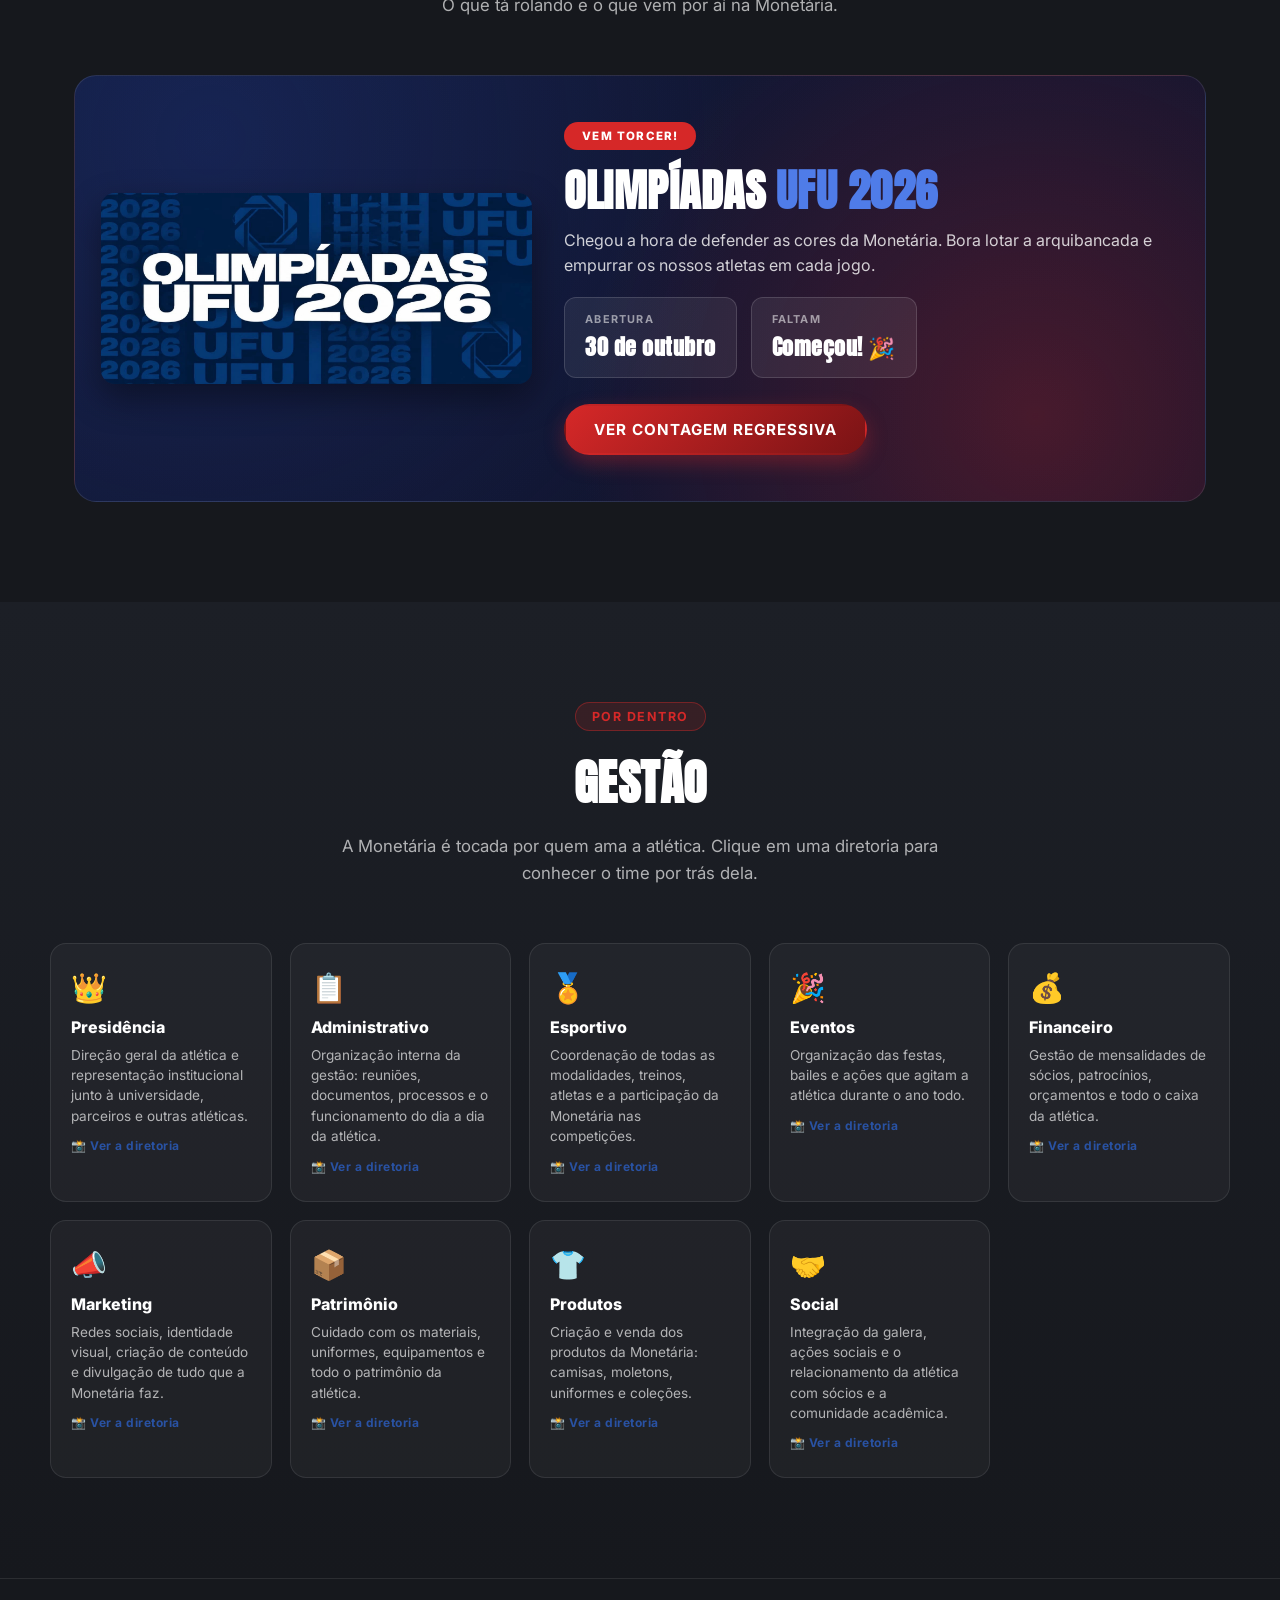
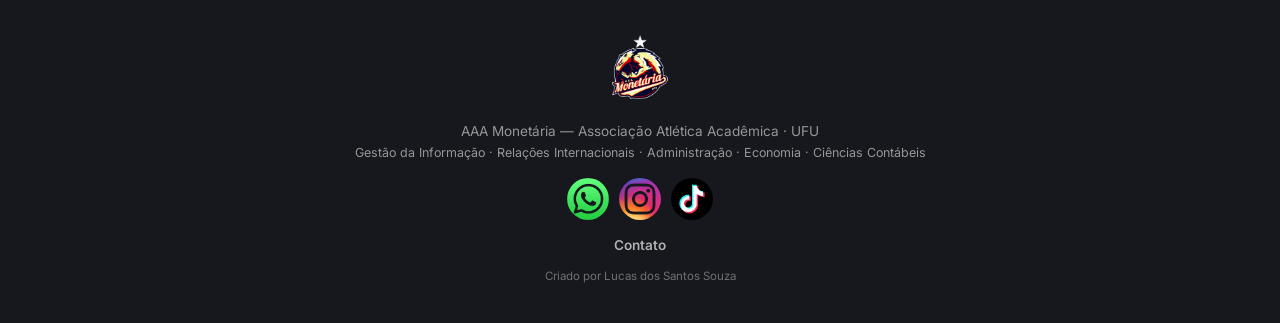
==== commit d23920c7: "Troca o Processo Seletivo pelas Olimpíadas UFU 2026 - Nova página olimpiadas.html: arte das Olimpíad" ====
--- a/index.html
+++ b/index.html
@@ -9,7 +9,7 @@
 <link rel="preconnect" href="https://fonts.googleapis.com">
 <link rel="preconnect" href="https://fonts.gstatic.com" crossorigin>
 <link href="https://fonts.googleapis.com/css2?family=Anton&family=Bebas+Neue&family=Bungee&family=Inter:wght@400;500;600;700;800&display=swap" rel="stylesheet">
-<link rel="stylesheet" href="css/style.css?v=20260918">
+<link rel="stylesheet" href="css/style.css?v=20261005">
 </head>
 <body>
 
@@ -29,7 +29,7 @@
         <a href="#socios">Sócios</a>
         <a href="#eventos">Eventos</a>
         <a href="#gestao">Gestão</a>
-        <a href="processo-seletivo.html" class="nav-ps">Processo Seletivo</a>
+        <a href="olimpiadas.html" class="nav-ps">Olimpíadas</a>
         <a href="contato.html">Contato</a>
       </nav>
       <button class="theme-toggle" id="themeToggle" aria-label="Alternar tema claro/escuro" title="Alternar tema">🌙</button>
@@ -183,25 +183,25 @@
   </div>
 
   <div class="eventos-list">
-    <div class="evento-card evento-ps">
-      <div class="evento-ps-icon">
-        <img src="imagens/tamandua.png" alt="Tamanduá da Monetária" class="icone-tamandua" width="210" height="293">
-      </div>
+    <div class="evento-card evento-ps evento-olimp">
+      <a href="olimpiadas.html" class="ol-card-banner">
+        <img src="imagens/olimpiadas-ufu.jpg" alt="Olimpíadas UFU 2026" width="1600" height="710">
+      </a>
       <div class="evento-info">
-        <span class="evento-pill">Vem pra gestão!</span>
-        <h3>Processo Seletivo <span class="txt-blue">Monetária</span></h3>
-        <p>A Monetária é uma família e ela tá crescendo. Chegou a sua chance de fazer parte da gestão e ajudar a construir a maior atlética da UFU por dentro.</p>
+        <span class="evento-pill">Vem torcer!</span>
+        <h3>Olimpíadas <span class="txt-blue">UFU 2026</span></h3>
+        <p>Chegou a hora de defender as cores da Monetária. Bora lotar a arquibancada e empurrar os nossos atletas em cada jogo.</p>
         <div class="evento-boxes">
           <div class="evento-box">
-            <span>Inscrições até</span>
-            <strong>25/09 · 12h</strong>
+            <span>Abertura</span>
+            <strong>30 de outubro</strong>
           </div>
           <div class="evento-box">
-            <span>Dinâmicas</span>
-            <strong>26 e 27 de setembro</strong>
+            <span>Faltam</span>
+            <strong data-dias-ate="2026-10-30T00:00:00-03:00" data-fim="Começou! 🎉">poucos dias</strong>
           </div>
         </div>
-        <a href="processo-seletivo.html" class="btn btn-primary">Quero me inscrever</a>
+        <a href="olimpiadas.html" class="btn btn-primary">Ver contagem regressiva</a>
       </div>
     </div>
   </div>
@@ -250,7 +250,7 @@
   <p class="footer-credit">Criado por Lucas dos Santos Souza</p>
 </footer>
 
-<script src="js/script.js?v=20260918"></script>
+<script src="js/script.js?v=20261005"></script>
 
 <!-- Cloudflare Web Analytics -->
 <script defer src='https://static.cloudflareinsights.com/beacon.min.js' data-cf-beacon='{"token": "5ba59026dac9465b9e5ebf1932fff203"}'></script>
--- a/css/style.css
+++ b/css/style.css
@@ -1350,3 +1350,97 @@
   .cd-item strong{font-size: 2rem;}
   .cd-item span{font-size: 0.64rem; letter-spacing: 1px;}
 }
+
+/* ---------- Olimpíadas UFU ---------- */
+/* texto só para leitores de tela (a arte já mostra o título) */
+.sr-only{
+  position:absolute; width:1px; height:1px; padding:0; margin:-1px;
+  overflow:hidden; clip:rect(0,0,0,0); white-space:nowrap; border:0;
+}
+
+/* Card na aba Eventos: arte pequena à esquerda, texto à direita
+   (no celular a arte vai pra cima, numa faixa baixa) */
+.ol-card-banner{
+  flex: 0 0 40%;
+  display:block;
+  border-radius: 14px;
+  overflow:hidden;
+  box-shadow: 0 14px 34px rgba(0,0,0,0.4);
+  transition: transform 0.25s ease;
+}
+.ol-card-banner:hover{transform: translateY(-3px);}
+.ol-card-banner img{display:block; width:100%; height:auto;}
+/* mesmo ponto em que o card vira coluna (.evento-card a 860px) */
+@media (max-width: 860px){
+  .ol-card-banner{flex:none; width:100%;}
+}
+
+/* Arte no topo da página */
+.ol-banner{
+  display:block;
+  width:100%;
+  max-width: 640px;
+  height:auto;
+  margin: 6px auto 0;
+  border-radius: 16px;
+  box-shadow: 0 20px 50px rgba(0,0,0,0.45);
+}
+.ol-data-link{display:block; color:inherit; transition: transform 0.25s ease, border-color 0.25s ease;}
+.ol-data-link:hover{transform: translateY(-4px);}
+
+/* Títulos que a Monetária defende */
+.ol-titulos{
+  display:grid;
+  grid-template-columns: repeat(auto-fill, minmax(240px, 1fr));
+  gap: 18px;
+  max-width: 980px;
+  margin: 0 auto;
+}
+.ol-titulo{
+  background: var(--surface-solid);
+  border: 1px solid var(--border);
+  border-radius: var(--radius);
+  padding: 22px 20px;
+  transition: transform 0.25s ease, border-color 0.25s ease;
+}
+.ol-titulo:hover{transform: translateY(-4px); border-color:#f7c948;}
+.ol-titulo-topo{display:flex; align-items:center; gap:10px; margin-bottom:14px;}
+.ol-titulo-icone{font-size:1.8rem; line-height:1;}
+.ol-titulo h4{
+  font-family: var(--font-body);
+  font-weight:800;
+  text-transform:none;
+  letter-spacing:0;
+  font-size:1.1rem;
+  color: var(--text);
+}
+.ol-titulo ul{display:flex; flex-direction:column; gap:8px;}
+.ol-titulo li{
+  display:flex;
+  align-items:flex-start;
+  gap:8px;
+  font-size:0.9rem;
+  font-weight:600;
+  line-height:1.4;
+  color: var(--text-muted);
+}
+.ol-titulo .medalha{font-size:1.1rem; line-height:1.2; flex-shrink:0;}
+
+/* Bloco da torcida com o tamanduá */
+.ol-torcida{display:flex; align-items:center; gap:40px; max-width:900px; margin:0 auto;}
+.ol-torcida-tamandua{
+  flex: 0 0 auto;
+  width: min(230px, 34%);
+  height:auto;
+  filter: drop-shadow(0 14px 30px rgba(0,0,0,0.45));
+}
+.ol-torcida-texto h2{font-size: clamp(1.9rem, 4.6vw, 2.8rem); line-height:1.05; margin-bottom:12px; color: var(--text);}
+.ol-torcida-texto p{color: var(--text-muted); font-size:1.02rem; line-height:1.6; margin-bottom:22px;}
+.ol-torcida-botoes{display:flex; flex-wrap:wrap; gap:12px;}
+
+@media (max-width: 720px){
+  .ol-torcida{flex-direction:column; text-align:center; gap:20px;}
+  .ol-torcida-tamandua{width: min(180px, 55%);}
+  .ol-torcida-botoes{justify-content:center;}
+  .ol-torcida-botoes .btn{flex: 1 1 100%;}
+}
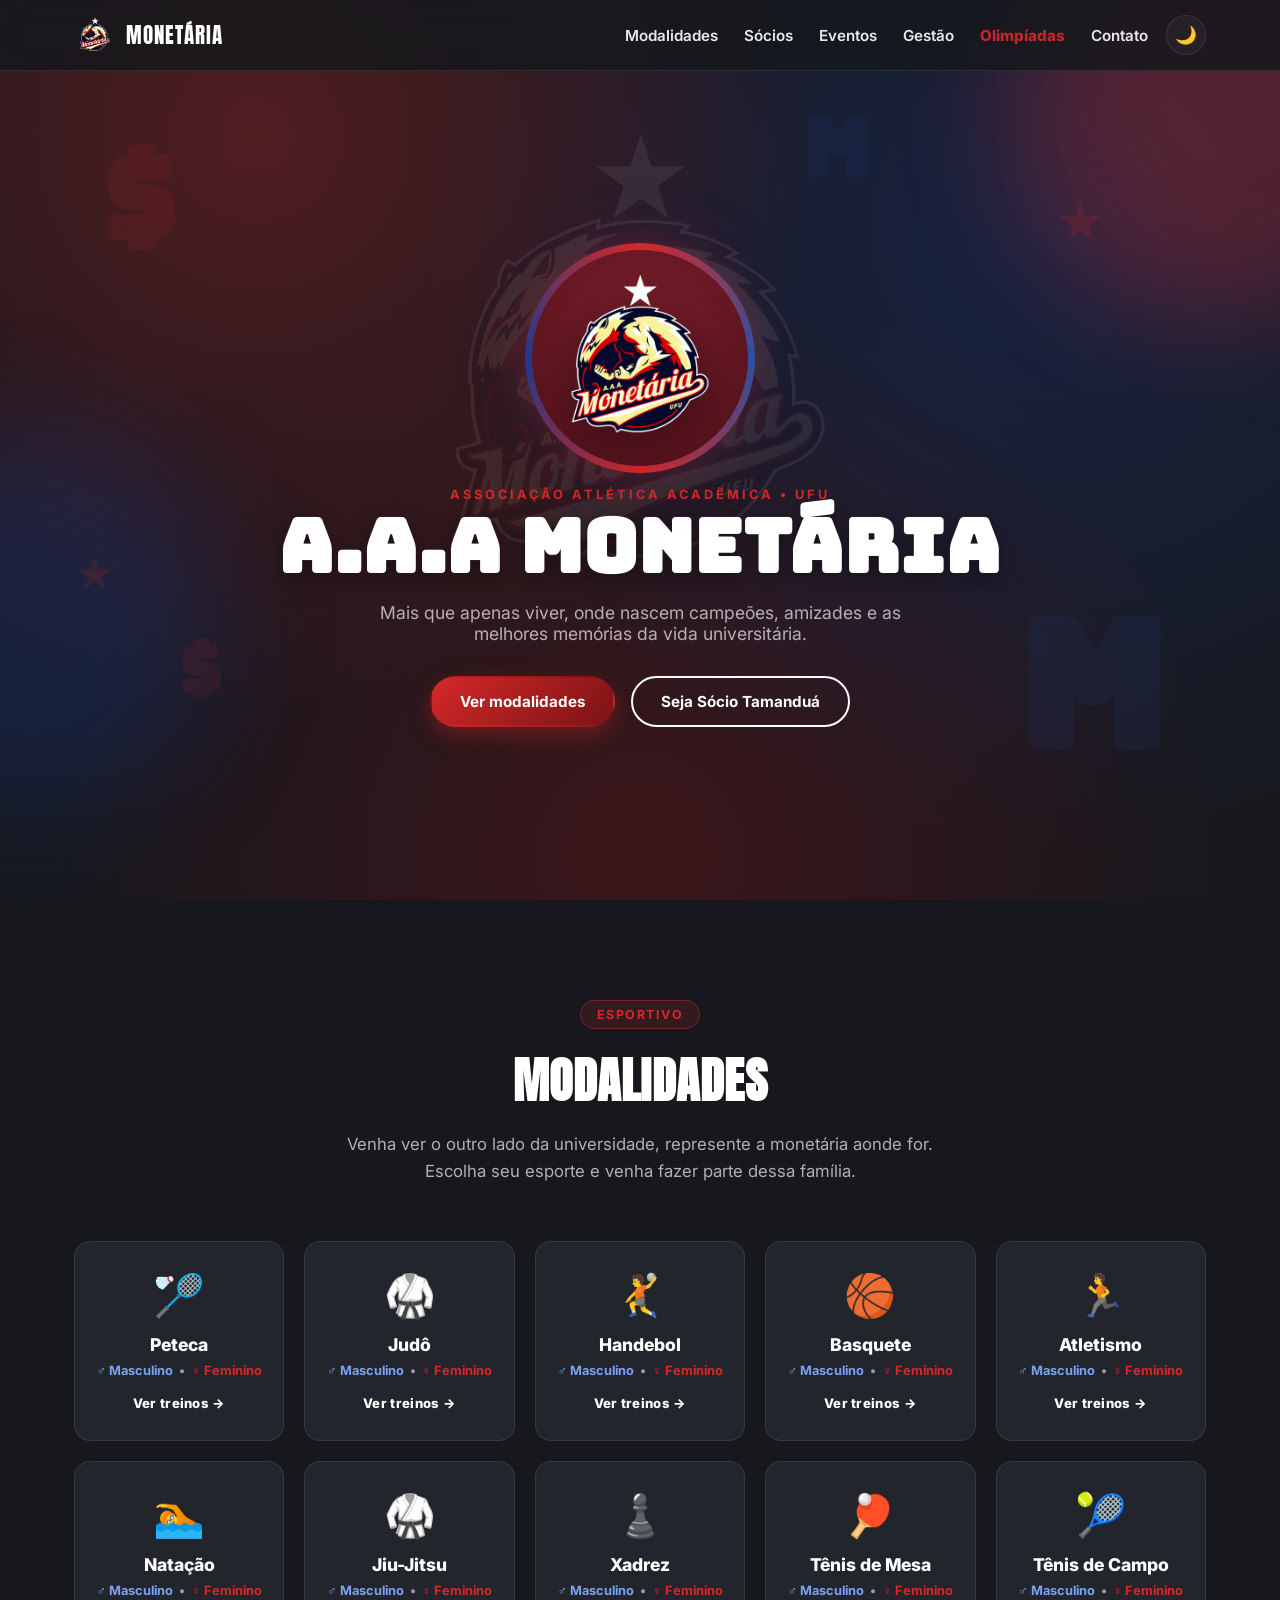
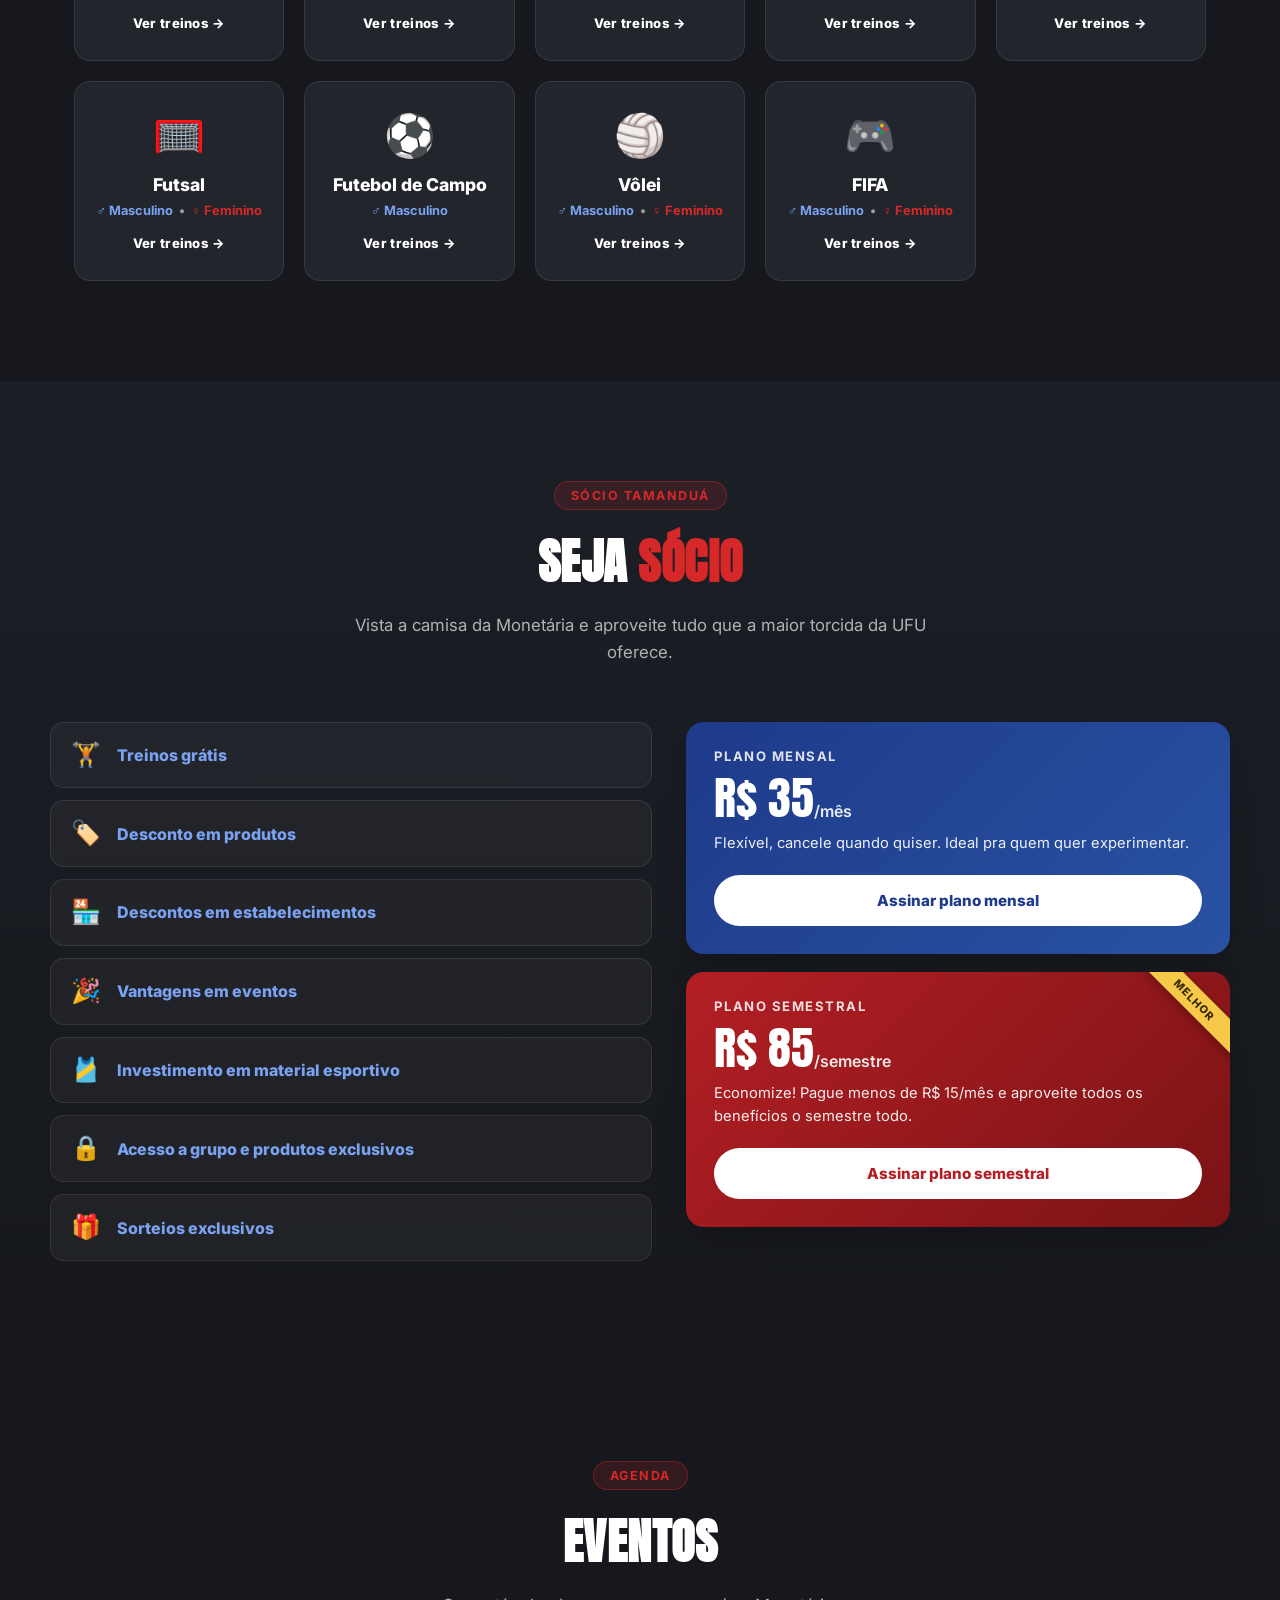
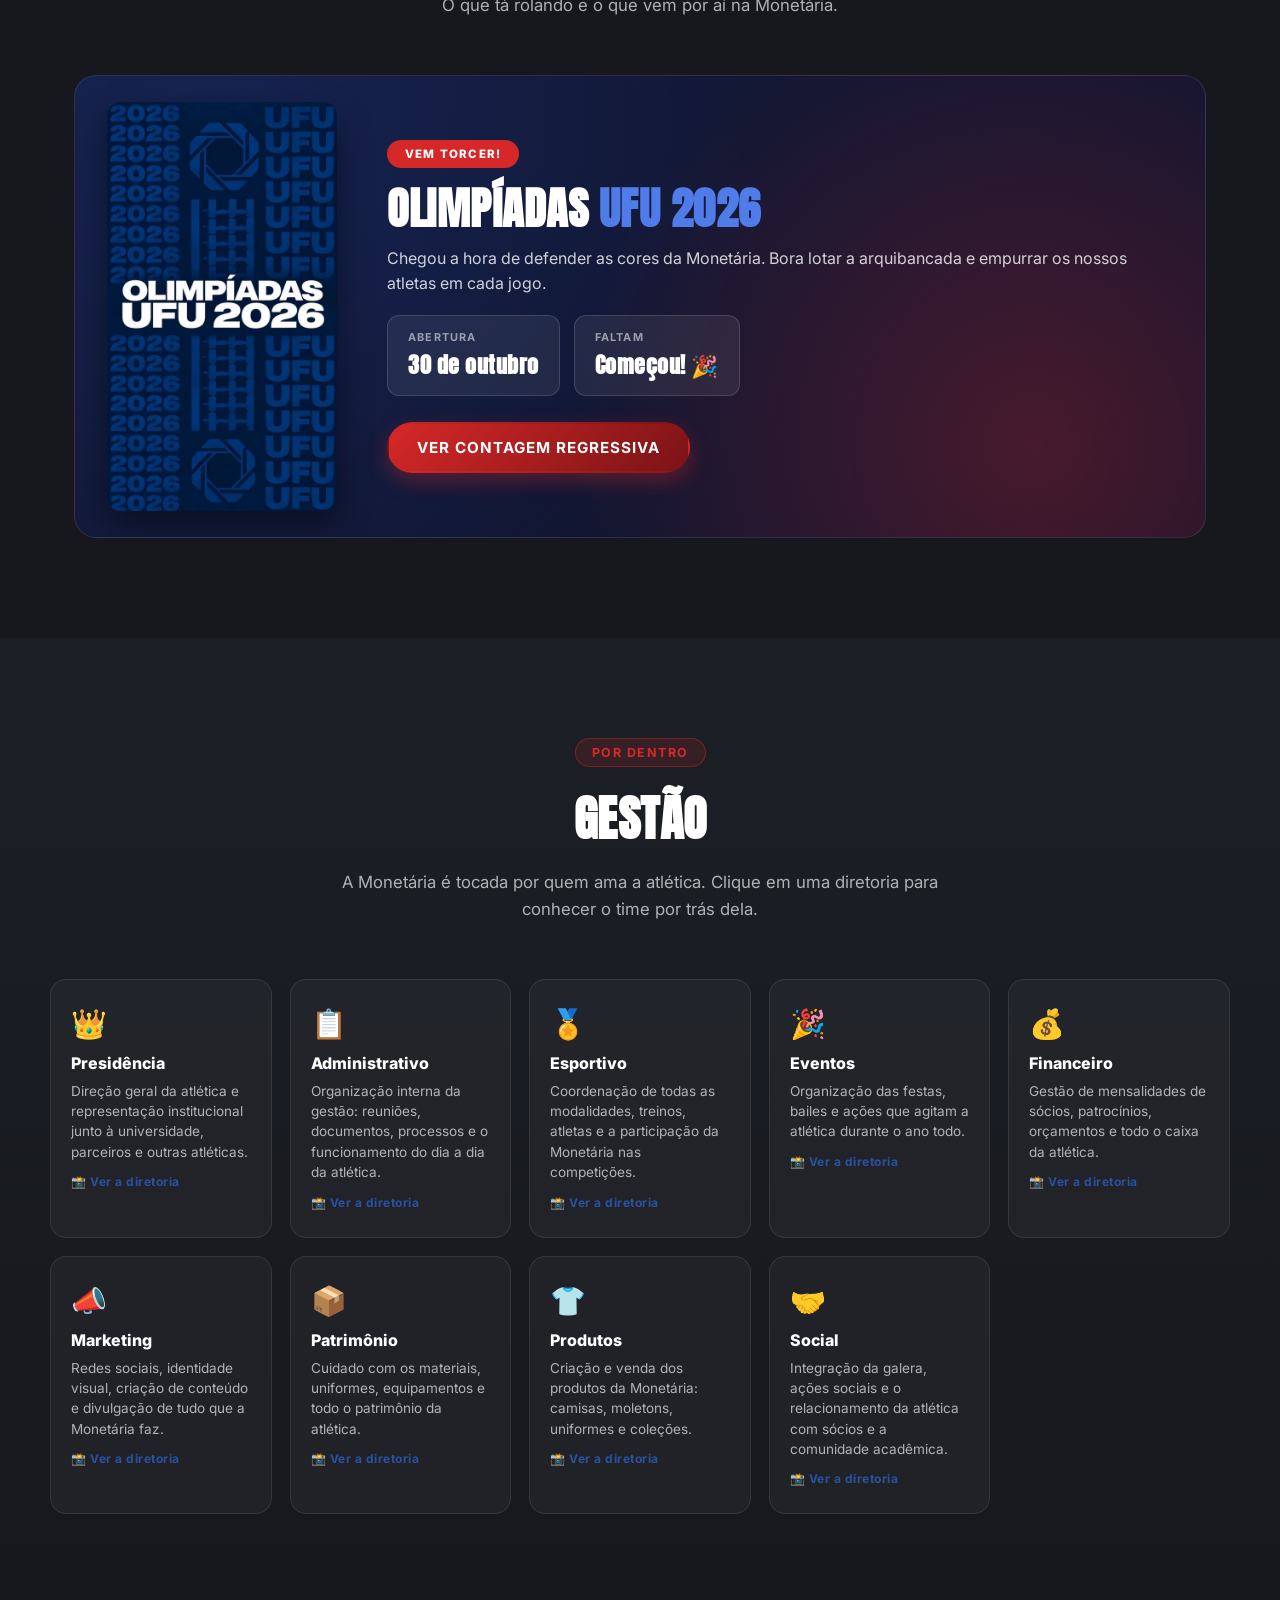
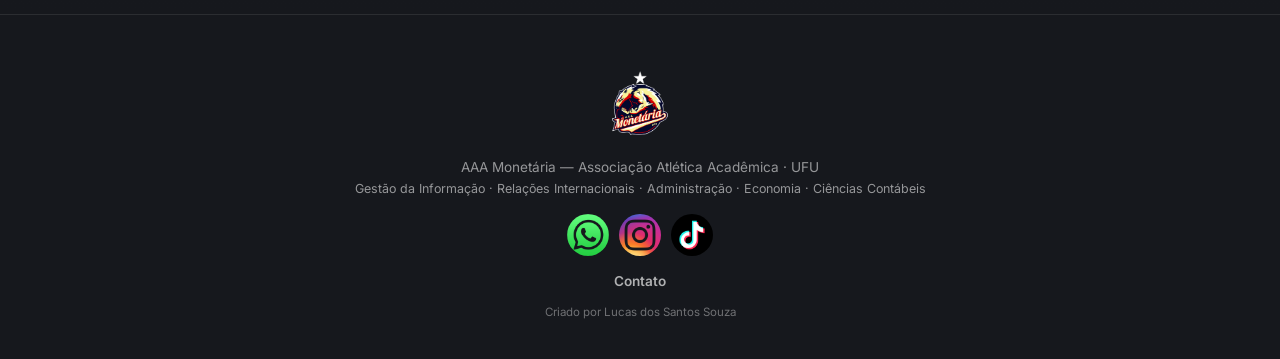
==== commit 4c76d042: "Card das Olimpíadas na página principal com o cartaz vertical - Troca a arte horizontal pelo cartaz " ====
--- a/index.html
+++ b/index.html
@@ -9,7 +9,7 @@
 <link rel="preconnect" href="https://fonts.googleapis.com">
 <link rel="preconnect" href="https://fonts.gstatic.com" crossorigin>
 <link href="https://fonts.googleapis.com/css2?family=Anton&family=Bebas+Neue&family=Bungee&family=Inter:wght@400;500;600;700;800&display=swap" rel="stylesheet">
-<link rel="stylesheet" href="css/style.css?v=20261005">
+<link rel="stylesheet" href="css/style.css?v=20261005b">
 </head>
 <body>
 
@@ -185,7 +185,7 @@
   <div class="eventos-list">
     <div class="evento-card evento-ps evento-olimp">
       <a href="olimpiadas.html" class="ol-card-banner">
-        <img src="imagens/olimpiadas-ufu.jpg" alt="Olimpíadas UFU 2026" width="1600" height="710">
+        <img src="imagens/olimpiadas-ufu-vertical.jpg" alt="Olimpíadas UFU 2026" width="540" height="960">
       </a>
       <div class="evento-info">
         <span class="evento-pill">Vem torcer!</span>
@@ -250,7 +250,7 @@
   <p class="footer-credit">Criado por Lucas dos Santos Souza</p>
 </footer>
 
-<script src="js/script.js?v=20261005"></script>
+<script src="js/script.js?v=20261005b"></script>
 
 <!-- Cloudflare Web Analytics -->
 <script defer src='https://static.cloudflareinsights.com/beacon.min.js' data-cf-beacon='{"token": "5ba59026dac9465b9e5ebf1932fff203"}'></script>
--- a/css/style.css
+++ b/css/style.css
@@ -1358,21 +1358,23 @@
   overflow:hidden; clip:rect(0,0,0,0); white-space:nowrap; border:0;
 }
 
-/* Card na aba Eventos: arte pequena à esquerda, texto à direita
-   (no celular a arte vai pra cima, numa faixa baixa) */
+/* Card na aba Eventos: cartaz em pé (9:16) à esquerda, texto à direita.
+   No celular o cartaz fica em cima, centralizado e com largura limitada. */
 .ol-card-banner{
-  flex: 0 0 40%;
+  flex: 0 0 auto;
+  width: min(230px, 32%);
+  margin: 0 18px 0 6px;
   display:block;
   border-radius: 14px;
   overflow:hidden;
-  box-shadow: 0 14px 34px rgba(0,0,0,0.4);
+  box-shadow: 0 14px 34px rgba(0,0,0,0.45);
   transition: transform 0.25s ease;
 }
 .ol-card-banner:hover{transform: translateY(-3px);}
 .ol-card-banner img{display:block; width:100%; height:auto;}
 /* mesmo ponto em que o card vira coluna (.evento-card a 860px) */
 @media (max-width: 860px){
-  .ol-card-banner{flex:none; width:100%;}
+  .ol-card-banner{width: min(210px, 62%); margin: 4px auto 0;}
 }
 
 /* Arte no topo da página */
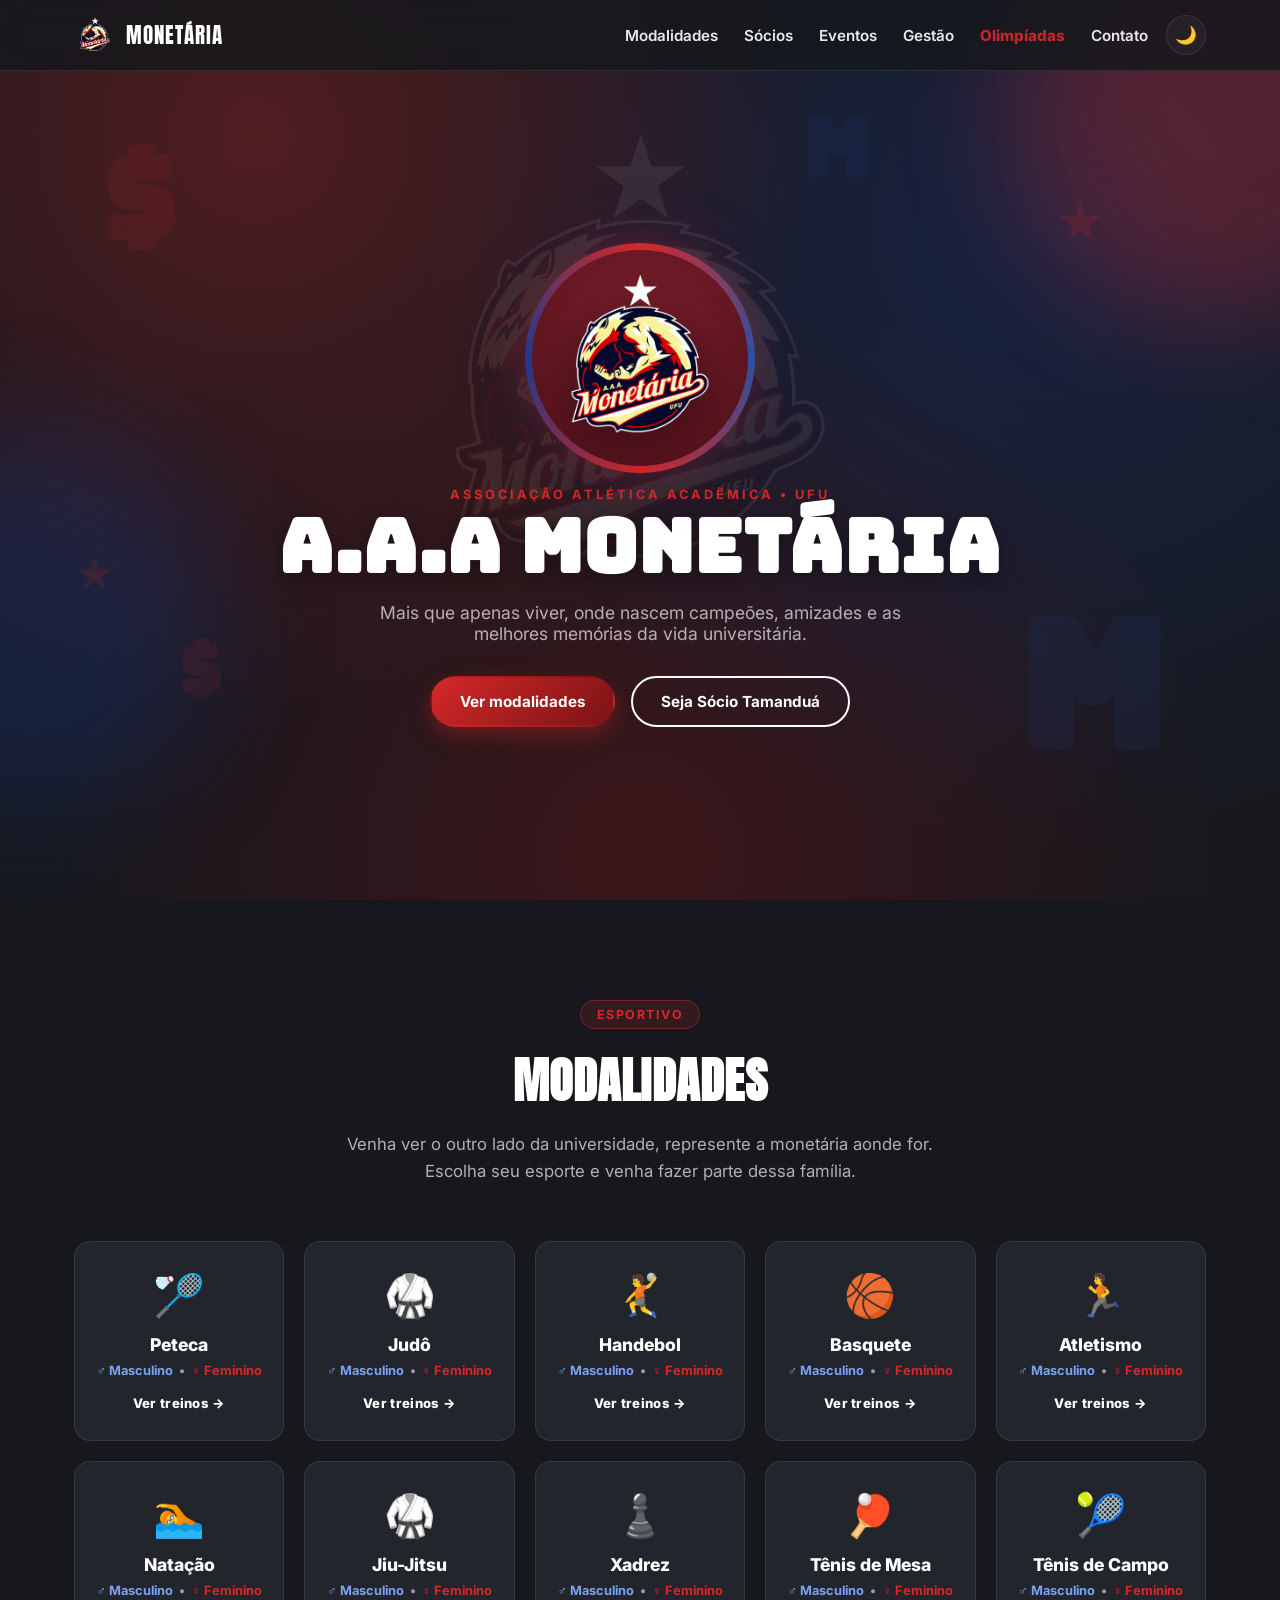
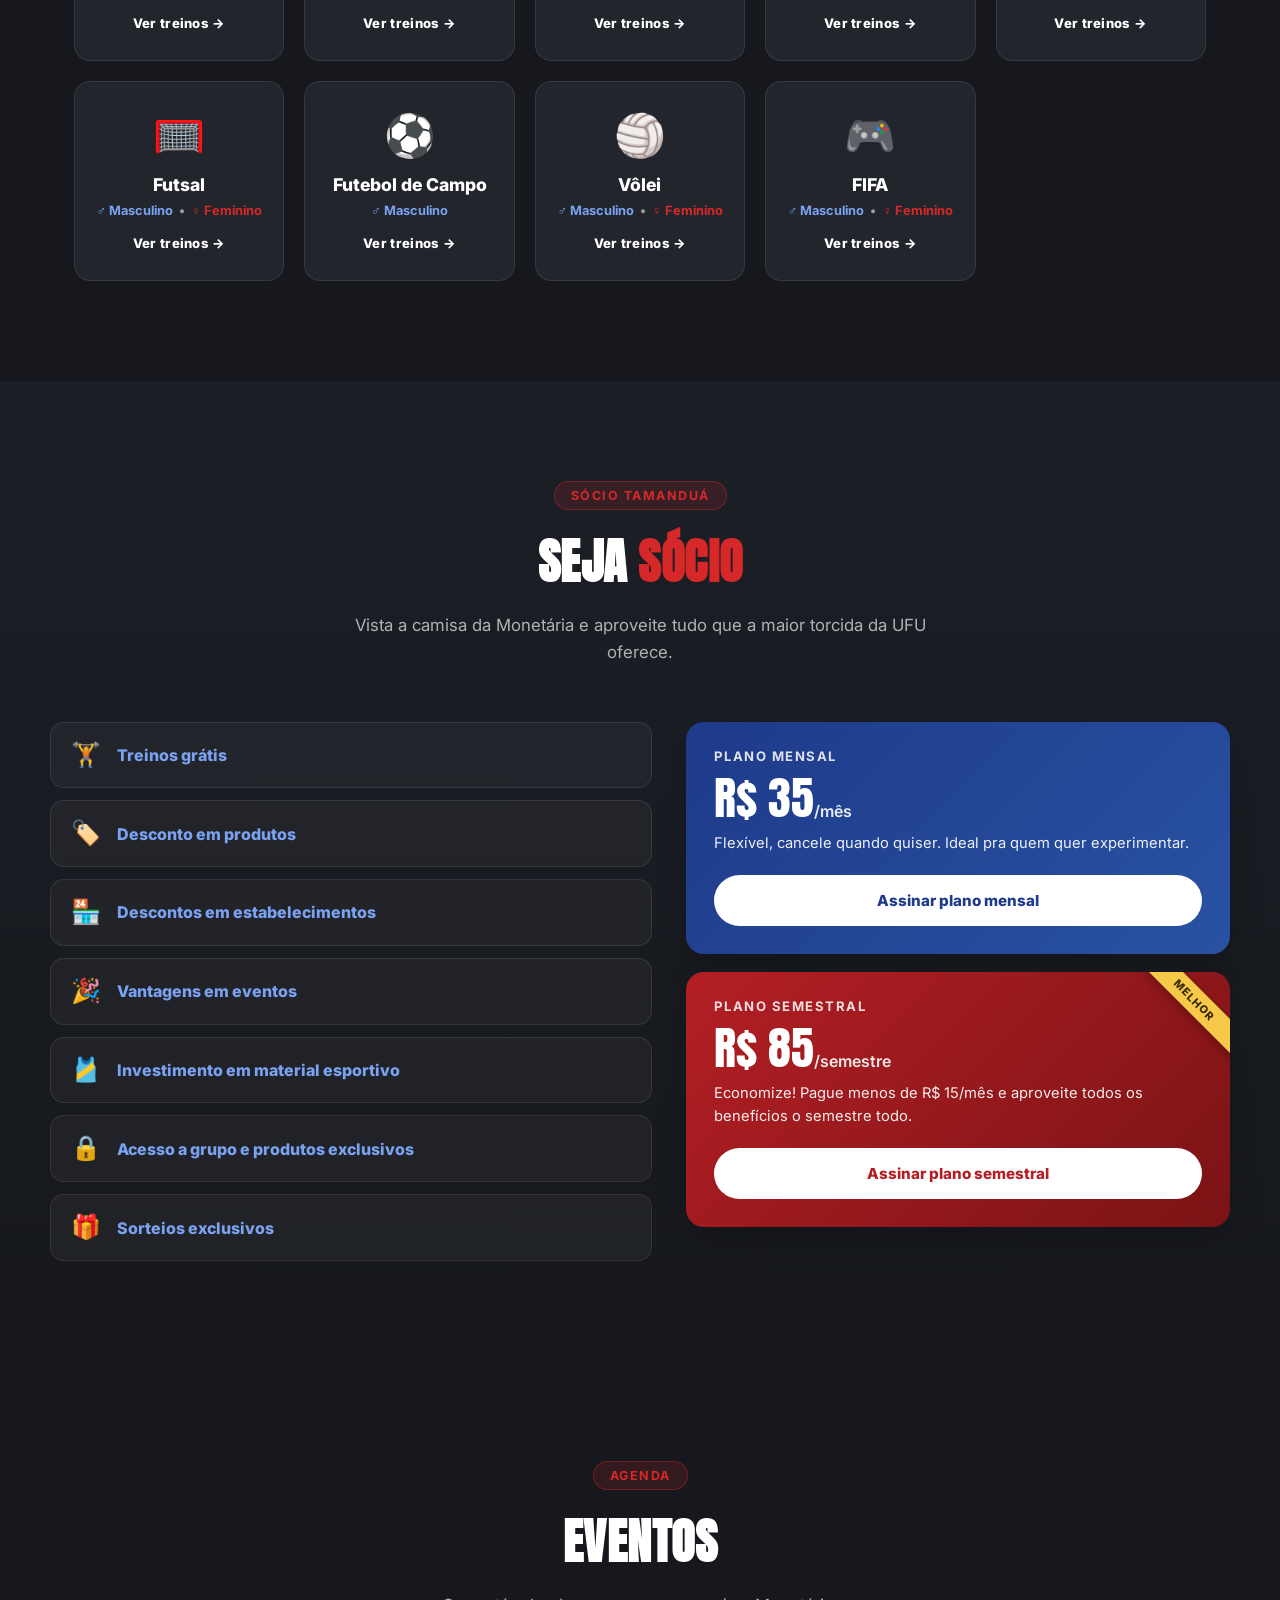
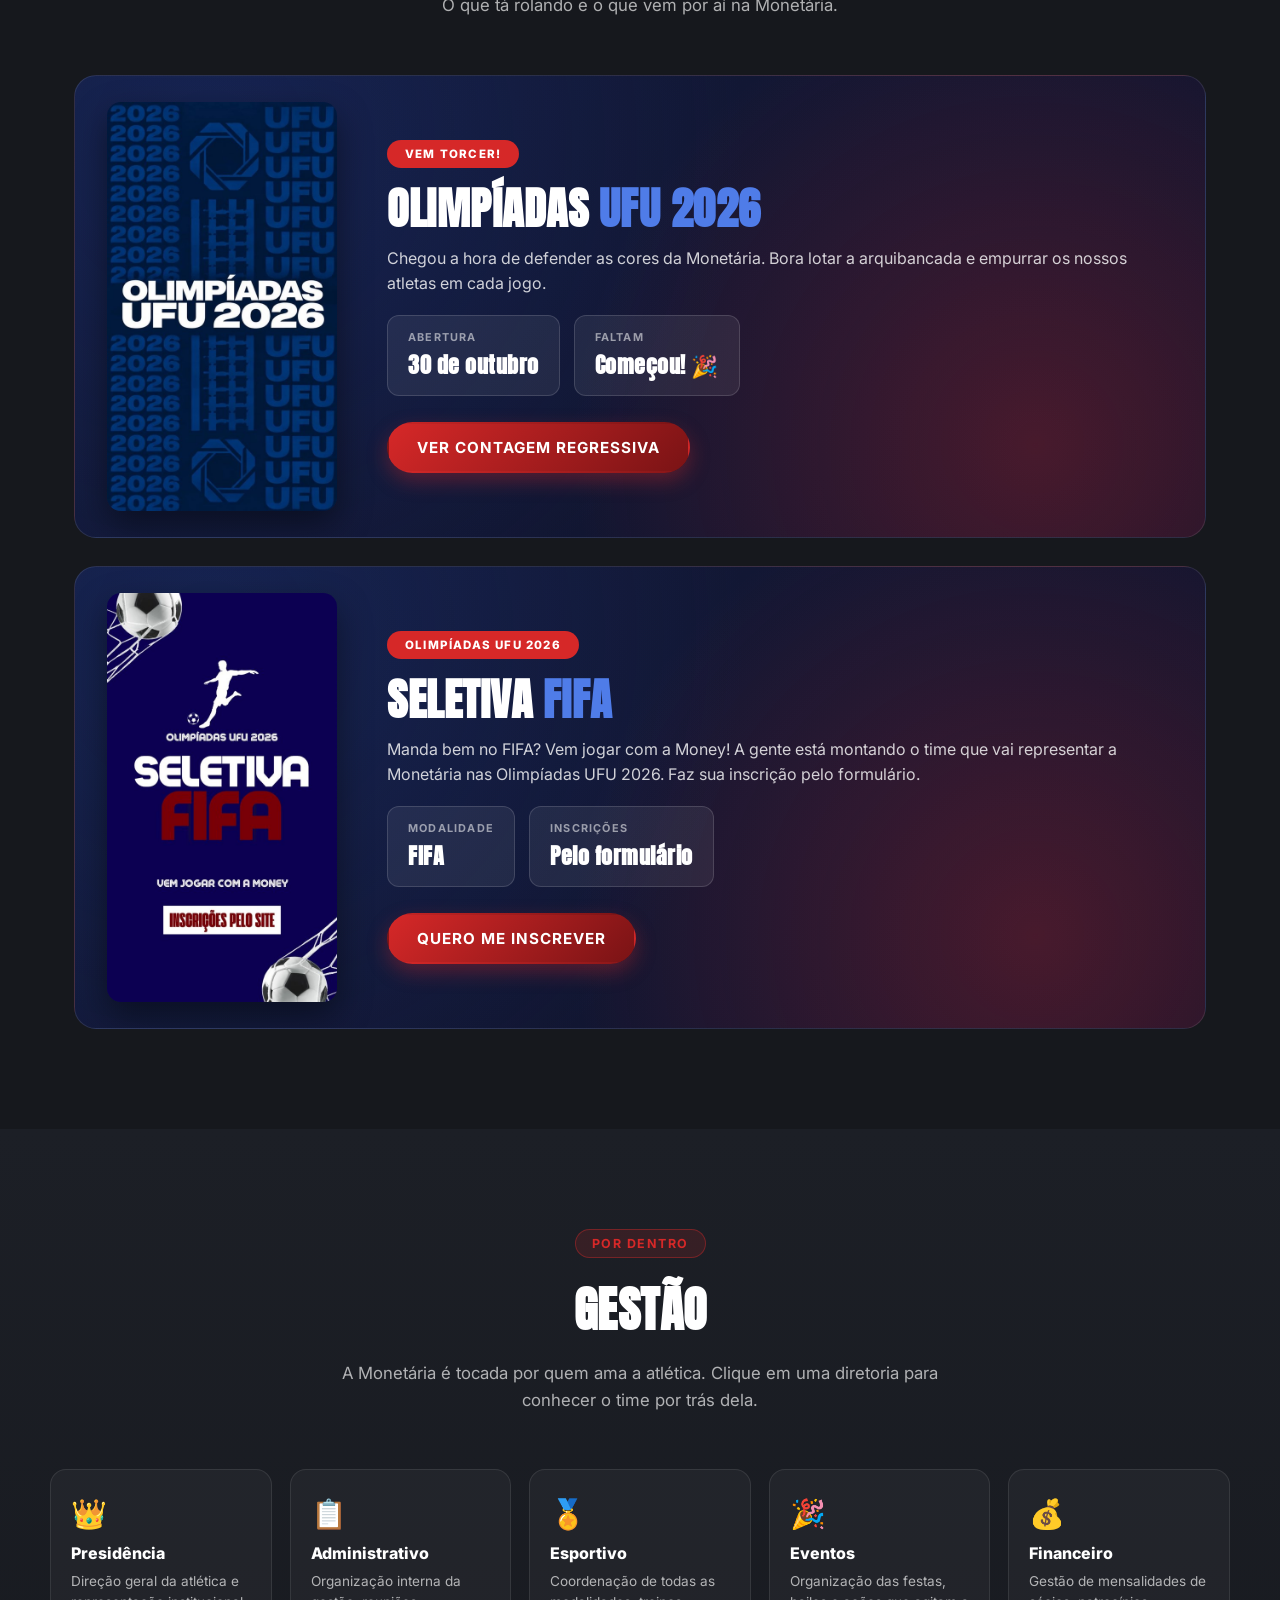
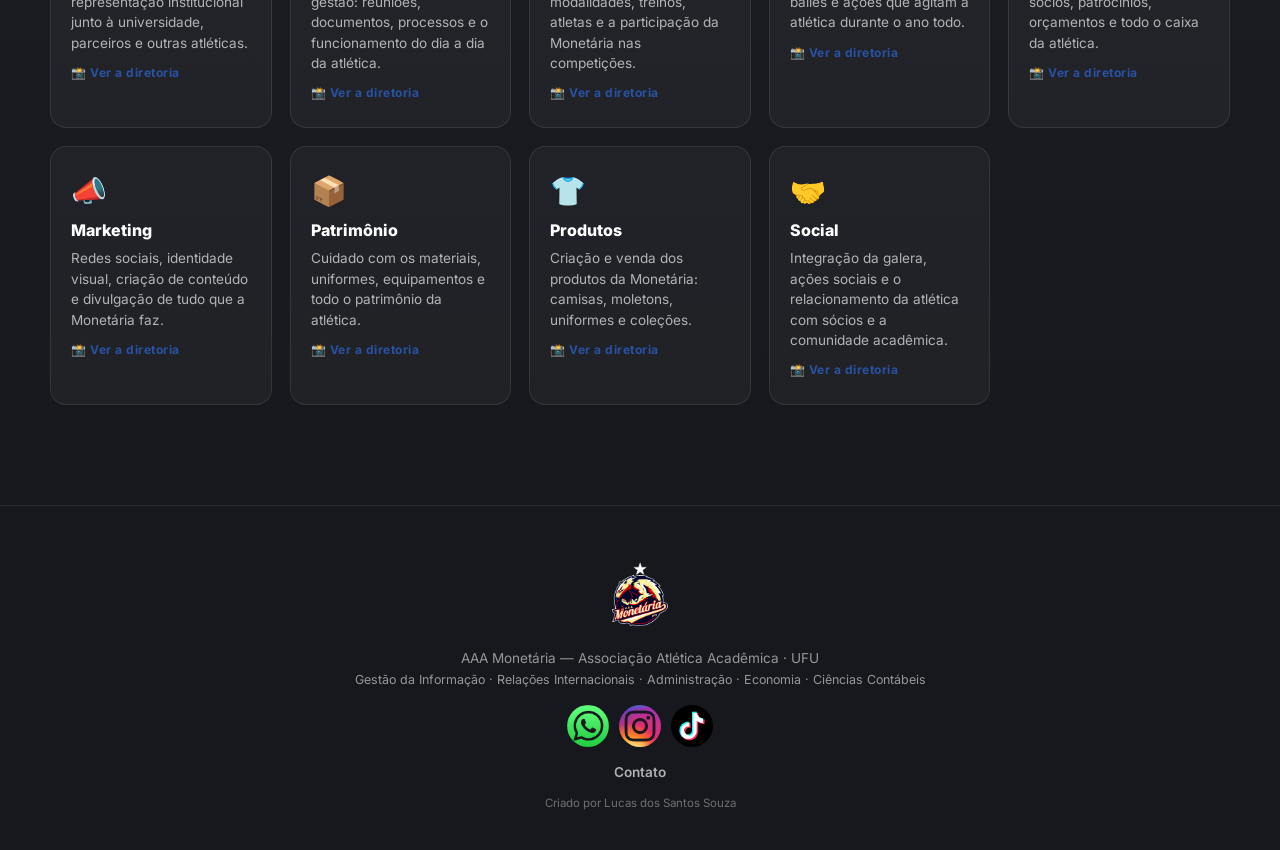
==== commit 421741ff: "Adiciona a Seletiva FIFA das Olimpíadas na aba Eventos - Card com o cartaz da seletiva e botão de in" ====
--- a/index.html
+++ b/index.html
@@ -204,6 +204,28 @@
         <a href="olimpiadas.html" class="btn btn-primary">Ver contagem regressiva</a>
       </div>
     </div>
+
+    <div class="evento-card evento-ps evento-olimp">
+      <a href="https://forms.gle/4HNFQoajovgf9n9V8" target="_blank" rel="noopener" class="ol-card-banner">
+        <img src="imagens/seletiva-fifa.jpg" alt="Seletiva FIFA - Olimpíadas UFU 2026" width="540" height="960">
+      </a>
+      <div class="evento-info">
+        <span class="evento-pill">Olimpíadas UFU 2026</span>
+        <h3>Seletiva <span class="txt-blue">FIFA</span></h3>
+        <p>Manda bem no FIFA? Vem jogar com a Money! A gente está montando o time que vai representar a Monetária nas Olimpíadas UFU 2026. Faz sua inscrição pelo formulário.</p>
+        <div class="evento-boxes">
+          <div class="evento-box">
+            <span>Modalidade</span>
+            <strong>FIFA</strong>
+          </div>
+          <div class="evento-box">
+            <span>Inscrições</span>
+            <strong>Pelo formulário</strong>
+          </div>
+        </div>
+        <a href="https://forms.gle/4HNFQoajovgf9n9V8" target="_blank" rel="noopener" class="btn btn-primary">Quero me inscrever</a>
+      </div>
+    </div>
   </div>
 </section>
 
